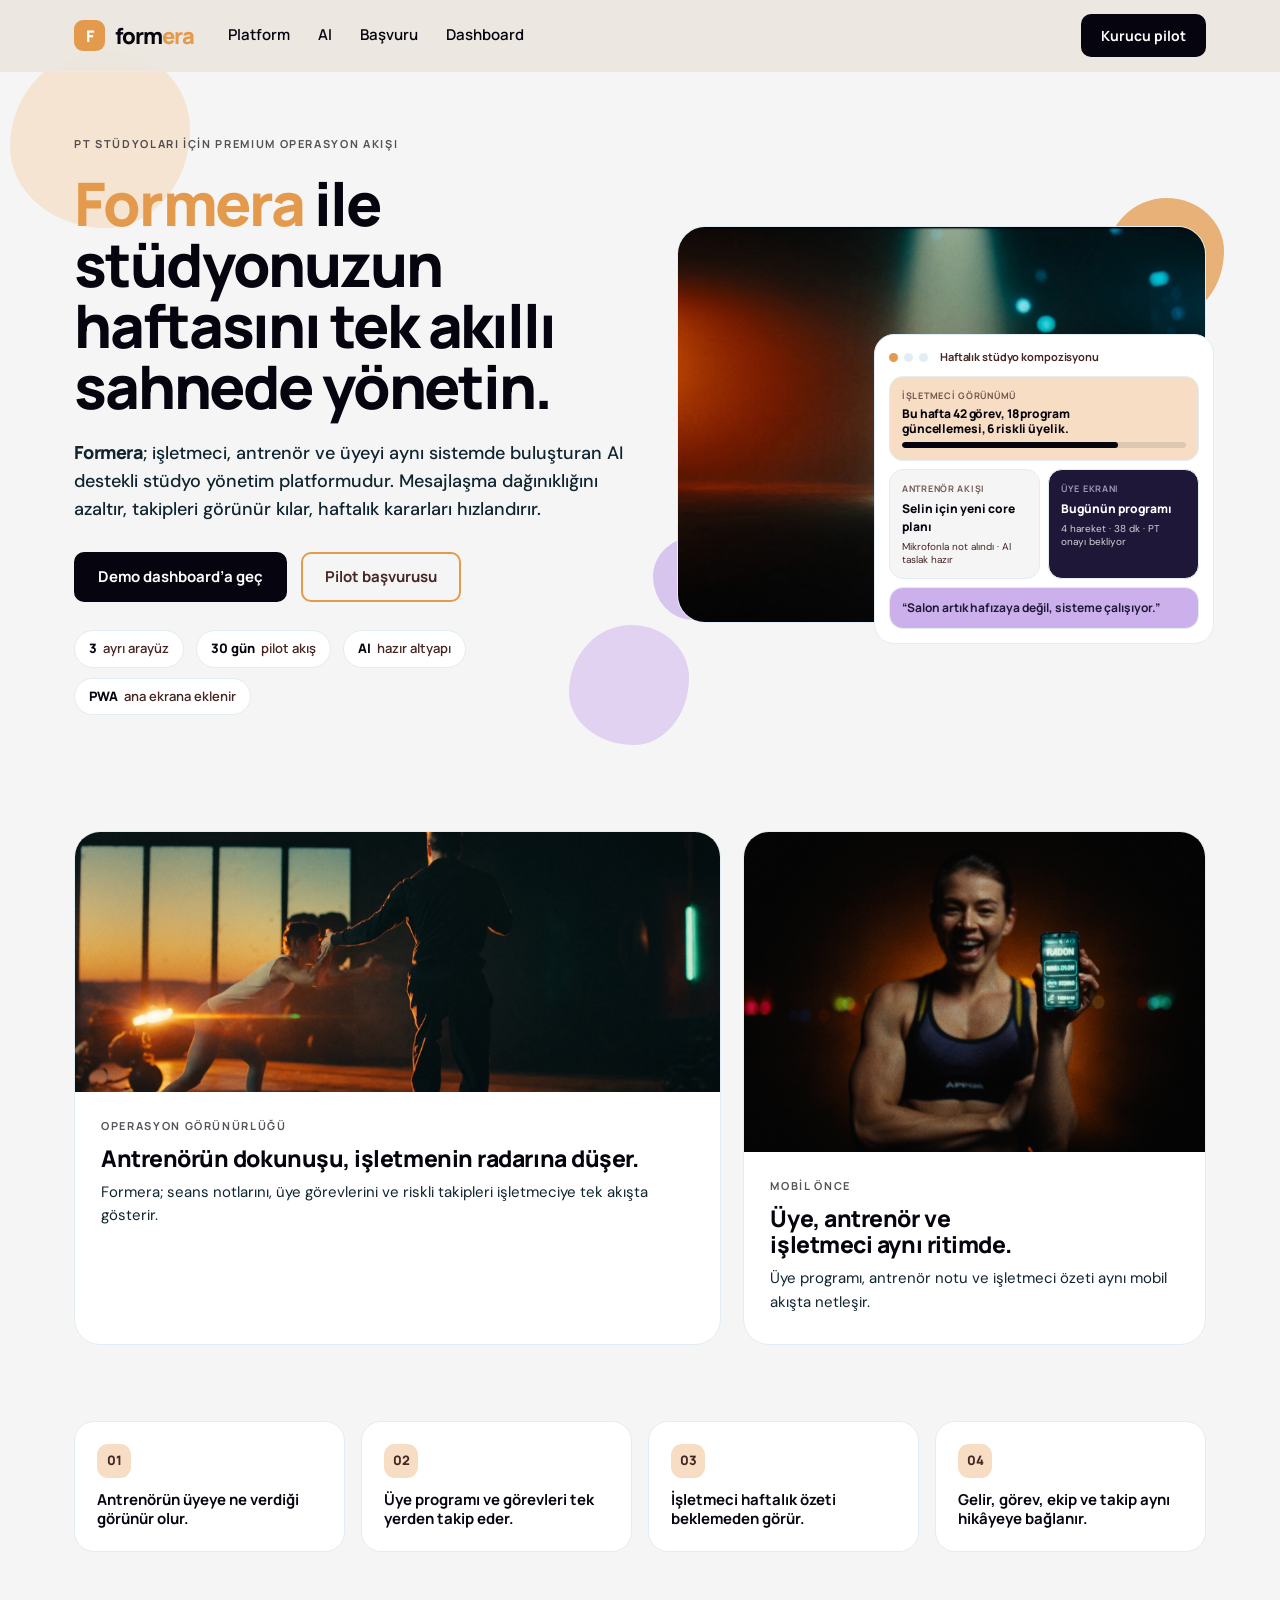
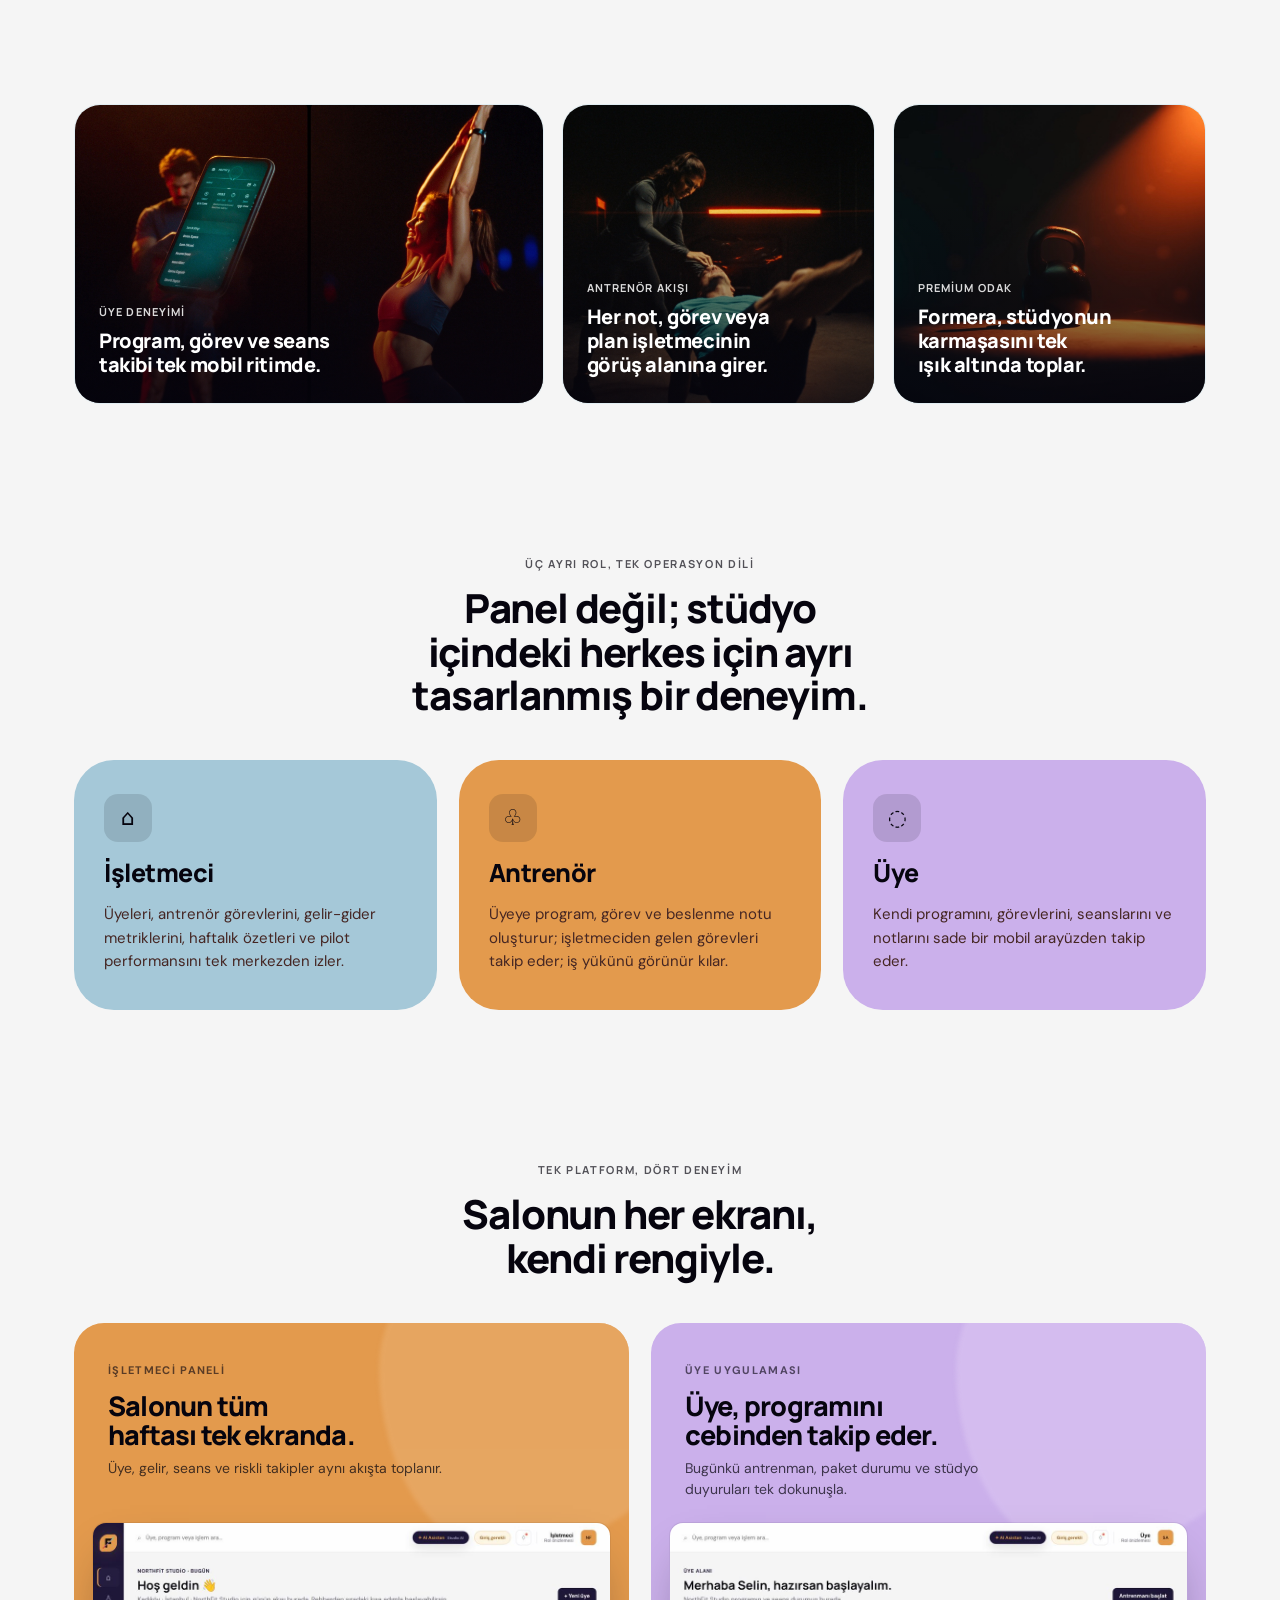
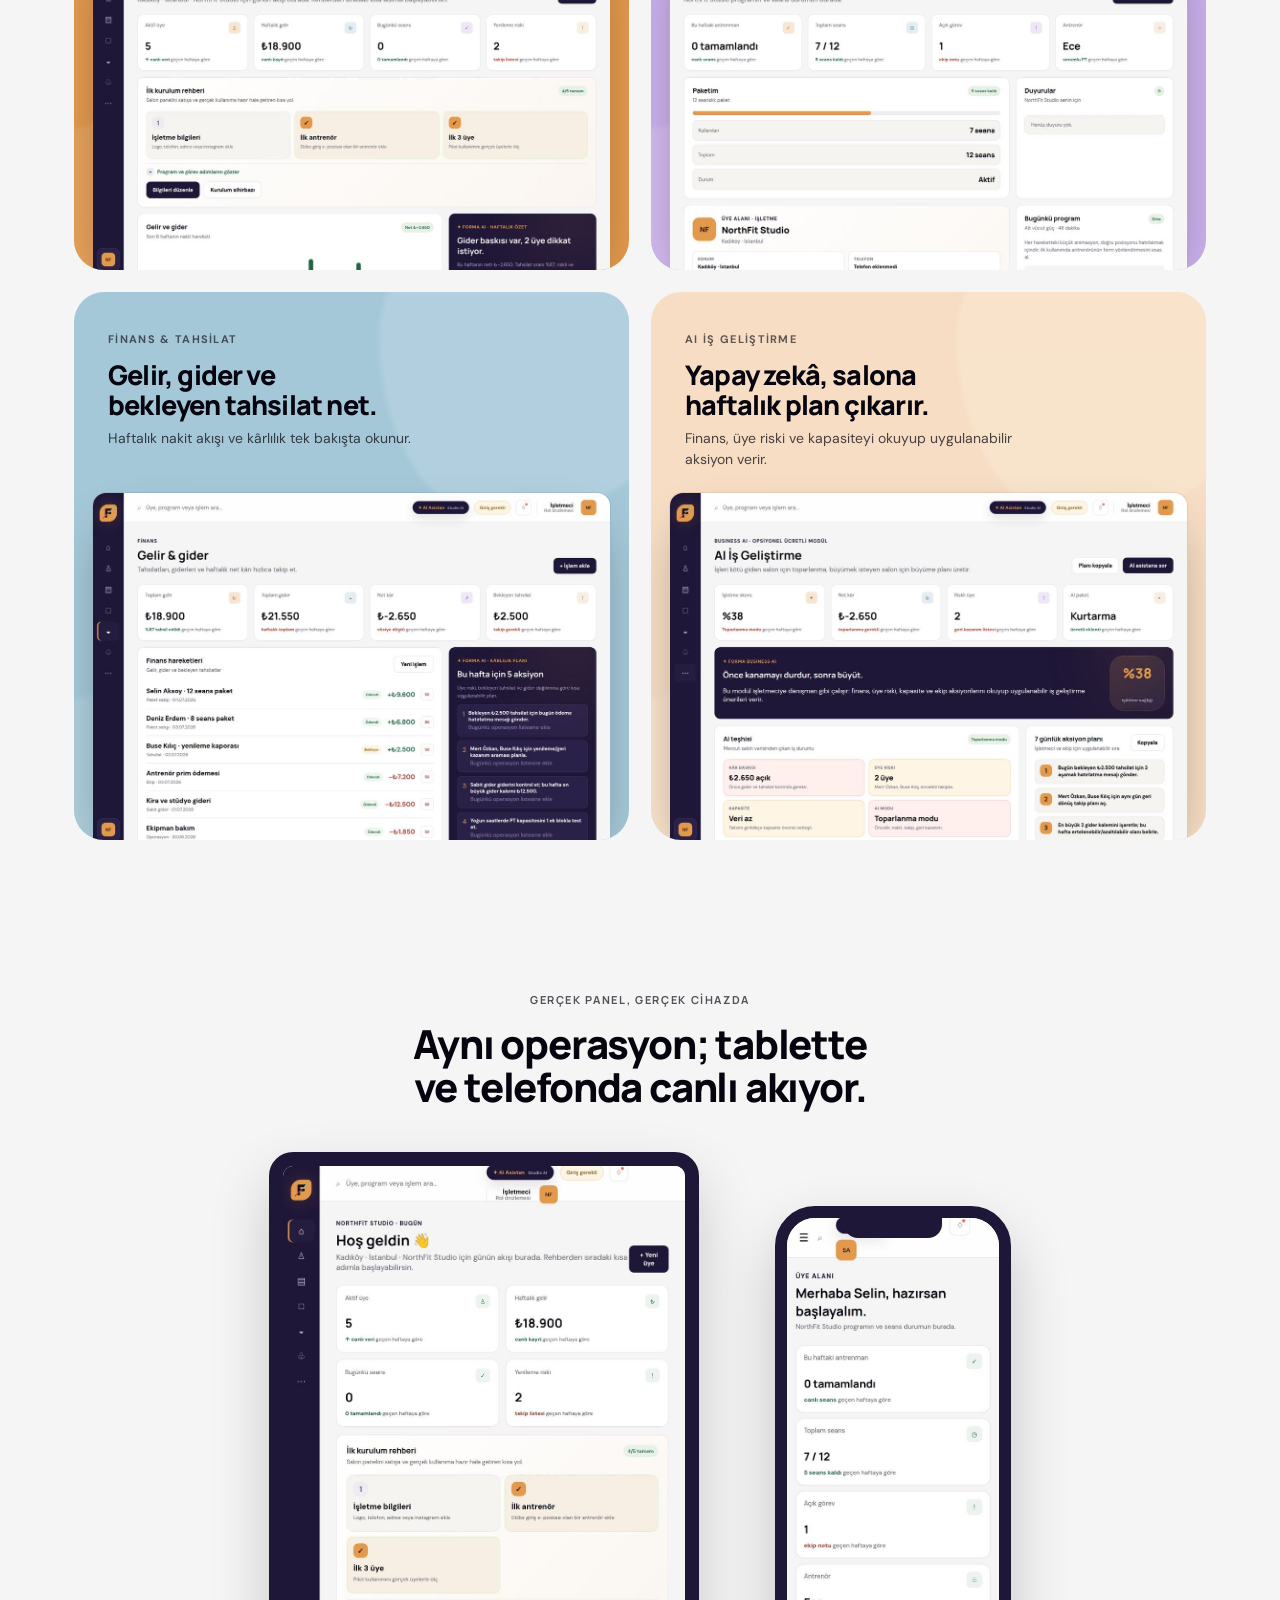
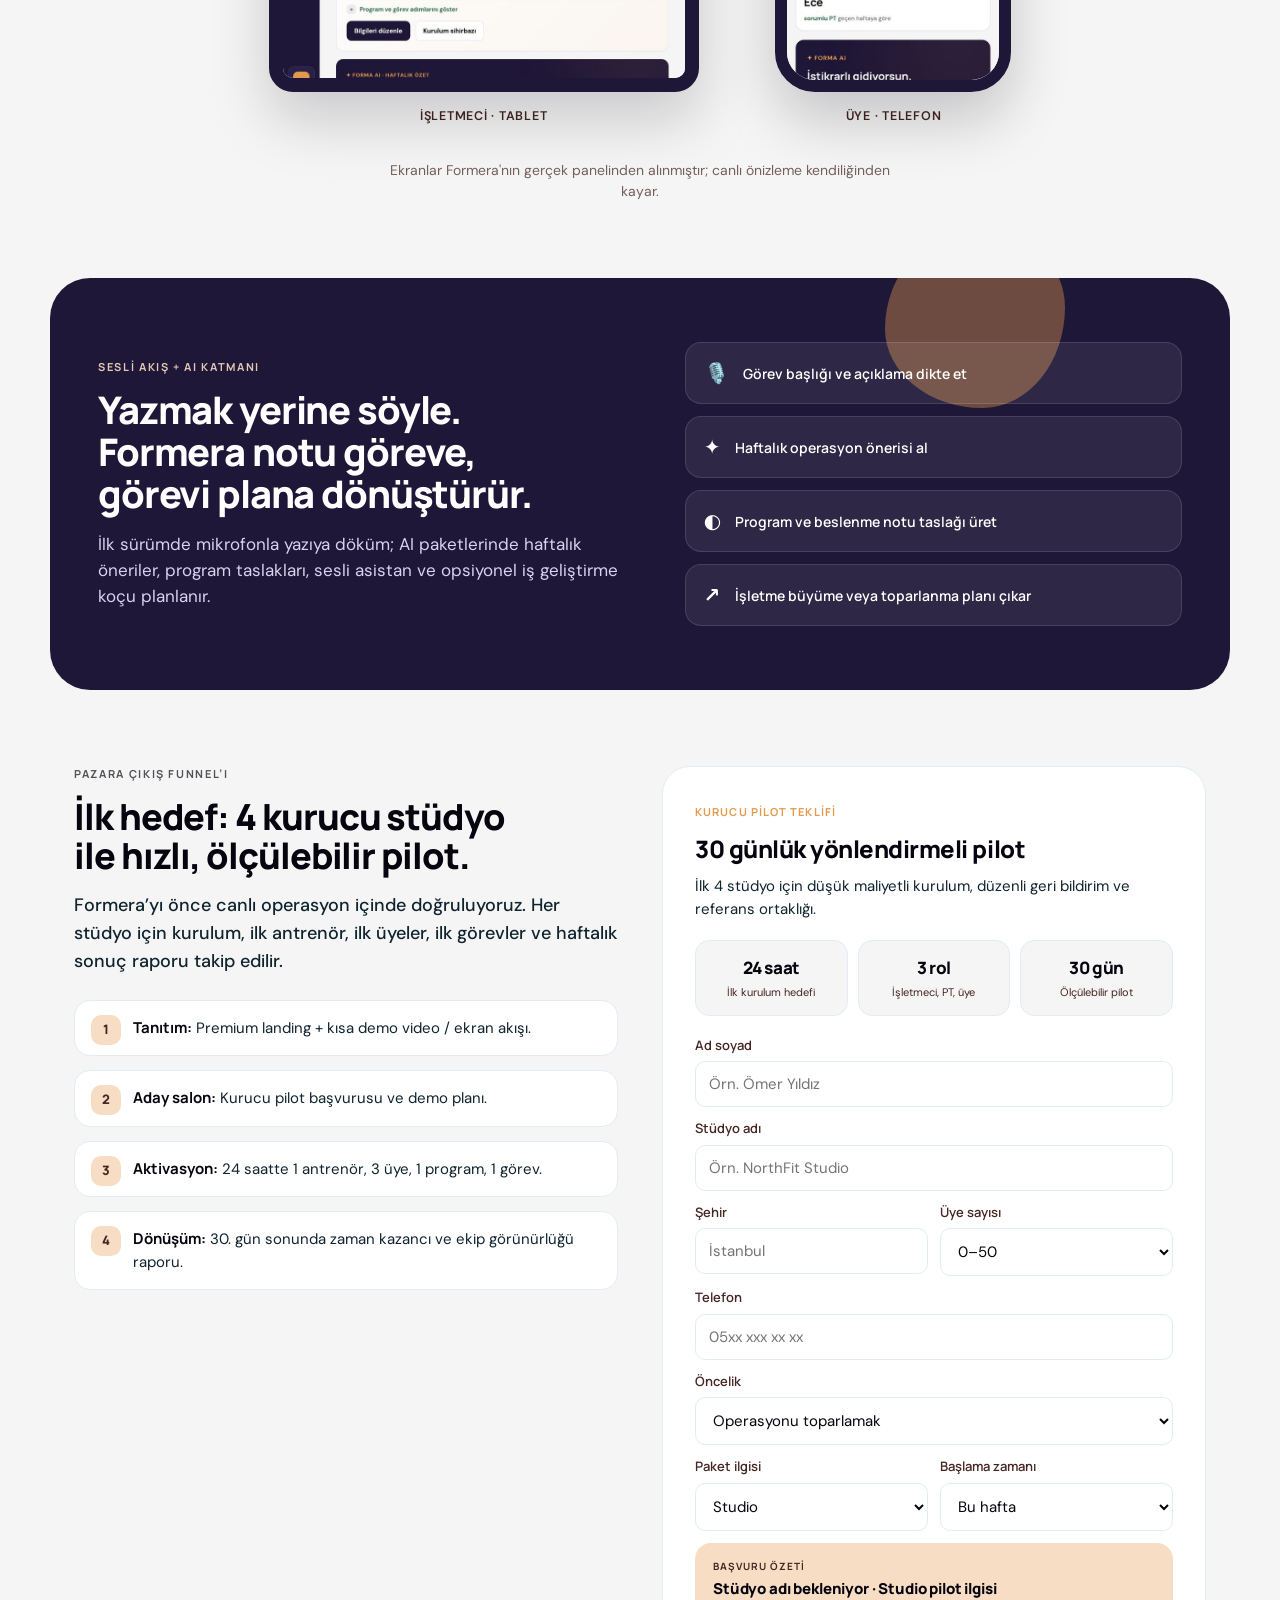
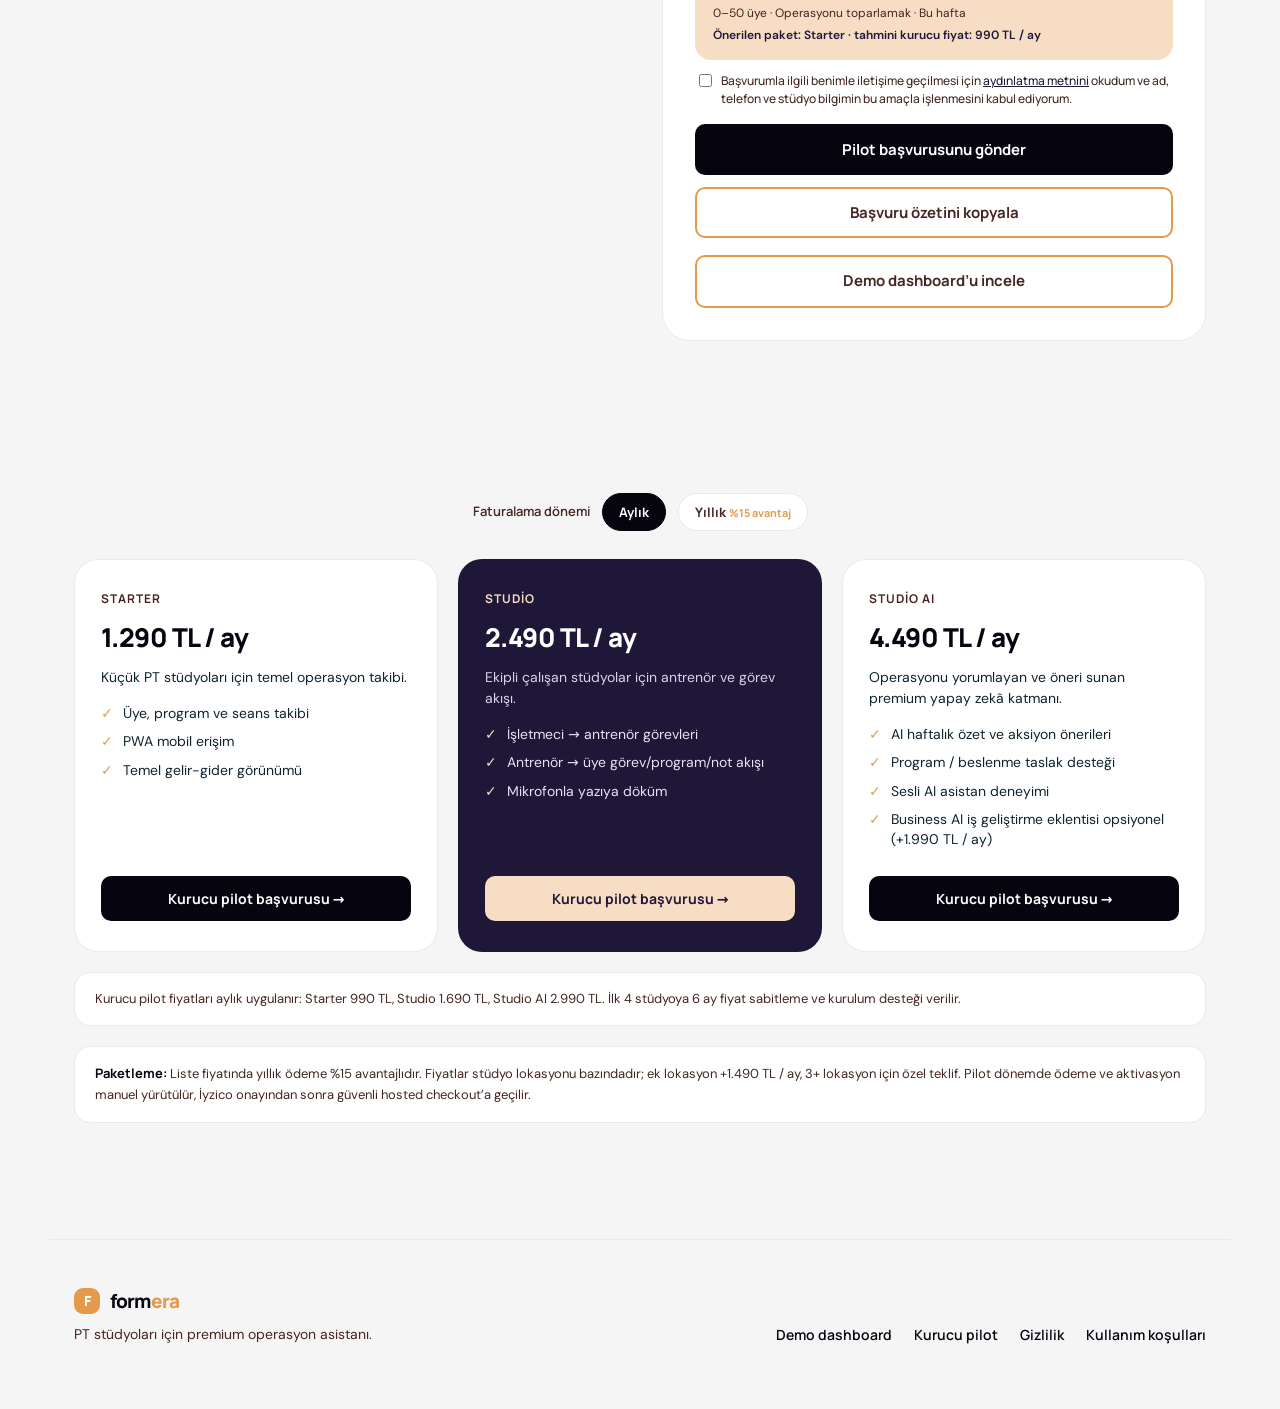
==== index.html @ 99219052 "feat(landing): Podia tarzı renkli ürün kartları — gerçek panel görselleri + blob Landing'e '#platfor" ====
<!doctype html>
<html lang="tr">
<head>
  <meta charset="UTF-8" />
  <meta name="viewport" content="width=device-width, initial-scale=1.0" />
  <meta name="theme-color" content="#f5f5f5" />
  <meta name="description" content="Formera, PT stüdyoları için işletmeci, antrenör ve üyeyi aynı akışta buluşturan AI destekli premium yönetim platformudur." />
  <meta name="apple-mobile-web-app-capable" content="yes" />
  <meta name="apple-mobile-web-app-title" content="Formera" />
  <meta name="apple-mobile-web-app-status-bar-style" content="black-translucent" />
  <title>Formera — PT Stüdyoları İçin Operasyon Asistanı</title>
  <link rel="canonical" href="https://formera.me/" />

  <!-- Link önizlemesi: WhatsApp / Instagram DM / LinkedIn paylaşımlarında
       başlık, açıklama ve görsel çıkması için. Bunlar olmadan paylaşılan
       bağlantı boş bir kart olarak görünüyordu. -->
  <meta property="og:type" content="website" />
  <meta property="og:site_name" content="Formera" />
  <meta property="og:locale" content="tr_TR" />
  <meta property="og:url" content="https://formera.me/" />
  <meta property="og:title" content="Formera — PT stüdyoları için operasyon asistanı" />
  <meta property="og:description" content="İşletmeci, antrenör ve üyeyi tek akışta buluşturan panel: üye takibi, program, seans planı, gelir-gider ve haftalık rapor." />
  <meta property="og:image" content="https://formera.me/assets/kettlebell-stage.jpg" />
  <meta property="og:image:width" content="1800" />
  <meta property="og:image:height" content="1012" />
  <meta property="og:image:alt" content="Formera panelinin tanıtım görseli" />
  <meta name="twitter:card" content="summary_large_image" />
  <meta name="twitter:title" content="Formera — PT stüdyoları için operasyon asistanı" />
  <meta name="twitter:description" content="İşletmeci, antrenör ve üyeyi tek akışta buluşturan panel: üye takibi, program, seans planı, gelir-gider ve haftalık rapor." />
  <meta name="twitter:image" content="https://formera.me/assets/kettlebell-stage.jpg" />

  <link rel="manifest" href="manifest.webmanifest?v=20260726-2" />
  <link rel="icon" href="favicon.svg?v=20260828-5" type="image/svg+xml" />
  <link rel="shortcut icon" href="favicon.svg?v=20260828-5" type="image/svg+xml" />
  <link rel="apple-touch-icon" href="favicon.svg?v=20260828-5" />

  <!-- Yazı tipleri kendi origin'imizden; Google Fonts hotlink'i KVKK gereği kaldırıldı. -->
  <link rel="preload" as="font" type="font/woff2" href="assets/fonts/dm-sans-latin-ext-400-normal.woff2" crossorigin>
  <link rel="stylesheet" href="assets/fonts/fonts.css?v=20260818-1">
  <link rel="stylesheet" href="landing.css?v=20260828-5" />
  <script>try{if(window.matchMedia&&!matchMedia("(prefers-reduced-motion:reduce)").matches)document.documentElement.classList.add("reveal-ready")}catch(e){}</script>
</head>
<body>
  <div class="noise" aria-hidden="true"></div>
  <header class="site-header">
    <a class="brand wordmark" href="./" aria-label="Formera ana sayfa">
      <span class="brand-mark" aria-hidden="true">F</span>
      <span class="brand-word-logo">form<b>era</b></span>
    </a>
    <nav aria-label="Tanıtım menüsü">
      <a href="#platform">Platform</a>
      <a href="#ai">AI</a>
      <a href="#pilot">Başvuru</a>
      <a href="dashboard.html">Dashboard</a>
    </nav>
    <a class="header-cta" href="#pilot">Kurucu pilot</a>
  </header>

  <main>
    <section class="hero">
      <div class="hero-copy" data-reveal>
        <span class="eyebrow">PT STÜDYOLARI İÇİN PREMIUM OPERASYON AKIŞI</span>
        <h1><span class="brand-word">Formera</span> ile stüdyonuzun haftasını tek akıllı sahnede yönetin.</h1>
        <p><span class="brand-word small">Formera</span>; işletmeci, antrenör ve üyeyi aynı sistemde buluşturan AI destekli stüdyo yönetim platformudur. Mesajlaşma dağınıklığını azaltır, takipleri görünür kılar, haftalık kararları hızlandırır.</p>
        <div class="hero-actions">
          <a class="primary" href="dashboard.html?demo=1">Demo dashboard’a geç</a>
          <a class="secondary" href="#pilot">Pilot başvurusu</a>
        </div>
        <div class="trust-row" aria-label="Öne çıkan metrikler">
          <span><strong>3</strong> ayrı arayüz</span>
          <span><strong>30 gün</strong> pilot akış</span>
          <span><strong>AI</strong> hazır altyapı</span>
          <span><strong>PWA</strong> ana ekrana eklenir</span>
        </div>
      </div>

      <div class="hero-stage" data-reveal data-reveal-d="1" aria-label="Formera ürün sahnesi">
        <div class="hero-media" aria-hidden="true">
          <!-- Video koşullu yüklenir: 7 MB'lık dosya dar ekranda, veri
               tasarrufu açıkken, yavaş bağlantıda veya hareket azaltma
               tercihinde hiç indirilmez; poster görüntüsü gösterilir.
               Yükleme mantığı landing.js > setupHeroVideo. -->
          <video id="heroVideo" muted loop playsinline preload="none"
                 poster="assets/kettlebell-stage.jpg"
                 data-src="assets/formera-hero.mp4" aria-hidden="true"></video>
        </div>
        <div class="light-orb orb-one"></div>
        <div class="light-orb orb-two"></div>
        <div class="motion-strip strip-one" aria-hidden="true"><span></span><span></span><span></span><span></span><span></span></div>
        <div class="motion-strip strip-two" aria-hidden="true"><span></span><span></span><span></span><span></span><span></span></div>
        <div class="cinema-frame">
          <div class="frame-top">
            <span></span><span></span><span></span>
            <b>Haftalık stüdyo kompozisyonu</b>
          </div>
          <div class="screen-grid">
            <article class="glass-card wide">
              <small>İşletmeci görünümü</small>
              <h3>Bu hafta 42 görev, 18 program güncellemesi, 6 riskli üyelik.</h3>
              <div class="meter"><span style="width:76%"></span></div>
            </article>
            <article class="glass-card">
              <small>Antrenör akışı</small>
              <strong>Selin için yeni core planı</strong>
              <p>Mikrofonla not alındı · AI taslak hazır</p>
            </article>
            <article class="glass-card dark">
              <small>Üye ekranı</small>
              <strong>Bugünün programı</strong>
              <p>4 hareket · 38 dk · PT onayı bekliyor</p>
            </article>
            <article class="glass-card quote">
              <span>“Salon artık hafızaya değil, sisteme çalışıyor.”</span>
            </article>
          </div>
        </div>
      </div>
    </section>

    <section class="visual-story" data-reveal aria-label="Formera görsel hikaye alanı">
      <article class="visual-card studio-still">
        <figure class="visual-photo">
          <img src="assets/studio-flow.jpg" alt="Antrenör eşliğinde butik stüdyo antrenmanı" loading="lazy">
        </figure>
        <div>
          <span class="eyebrow">OPERASYON GÖRÜNÜRLÜĞÜ</span>
          <h3>Antrenörün dokunuşu, işletmenin radarına düşer.</h3>
          <p>Formera; seans notlarını, üye görevlerini ve riskli takipleri işletmeciye tek akışta gösterir.</p>
        </div>
      </article>
      <article class="visual-card phone-still">
        <figure class="visual-photo portrait">
          <img src="assets/member-app.jpg" alt="Üye mobil uygulama deneyimini gösteriyor" loading="lazy">
        </figure>
        <div>
          <span class="eyebrow">MOBİL ÖNCE</span>
          <h3>Üye, antrenör ve işletmeci aynı ritimde.</h3>
          <p>Üye programı, antrenör notu ve işletmeci özeti aynı mobil akışta netleşir.</p>
        </div>
      </article>
    </section>

    <section class="problem-strip" data-reveal aria-label="Formera'nın çözdüğü problemler">
      <div><span>01</span>Antrenörün üyeye ne verdiği görünür olur.</div>
      <div><span>02</span>Üye programı ve görevleri tek yerden takip eder.</div>
      <div><span>03</span>İşletmeci haftalık özeti beklemeden görür.</div>
      <div><span>04</span>Gelir, görev, ekip ve takip aynı hikâyeye bağlanır.</div>
    </section>

    <section class="brand-gallery" data-reveal aria-label="Formera marka atmosferi">
      <article class="gallery-card large">
        <img src="assets/app-split.jpg" alt="Mobil uygulama ve antrenman akışı" loading="lazy">
        <span>Üye deneyimi</span>
        <h3>Program, görev ve seans takibi tek mobil ritimde.</h3>
      </article>
      <article class="gallery-card">
        <img src="assets/coach-session.jpg" alt="Antrenörün üyeyi yönlendirdiği stüdyo sahnesi" loading="lazy">
        <span>Antrenör akışı</span>
        <h3>Her not, görev veya plan işletmecinin görüş alanına girer.</h3>
      </article>
      <article class="gallery-card">
        <img src="assets/kettlebell-spot.jpg" alt="Spot ışığında kettlebell" loading="lazy">
        <span>Premium odak</span>
        <h3>Formera, stüdyonun karmaşasını tek ışık altında toplar.</h3>
      </article>
    </section>

    <section class="section" id="platform">
      <div class="section-head">
        <span class="eyebrow">ÜÇ AYRI ROL, TEK OPERASYON DİLİ</span>
        <h2>Panel değil; stüdyo içindeki herkes için ayrı tasarlanmış bir deneyim.</h2>
      </div>
      <div class="role-grid" data-reveal>
        <article>
          <span class="role-icon">⌂</span>
          <h3>İşletmeci</h3>
          <p>Üyeleri, antrenör görevlerini, gelir-gider metriklerini, haftalık özetleri ve pilot performansını tek merkezden izler.</p>
        </article>
        <article>
          <span class="role-icon">♧</span>
          <h3>Antrenör</h3>
          <p>Üyeye program, görev ve beslenme notu oluşturur; işletmeciden gelen görevleri takip eder; iş yükünü görünür kılar.</p>
        </article>
        <article>
          <span class="role-icon">◌</span>
          <h3>Üye</h3>
          <p>Kendi programını, görevlerini, seanslarını ve notlarını sade bir mobil arayüzden takip eder.</p>
        </article>
      </div>
    </section>

    <section class="product-cards section" id="ekranlar" data-reveal aria-label="Formera panel ekranları">
      <div class="section-head">
        <span class="eyebrow">TEK PLATFORM, DÖRT DENEYİM</span>
        <h2>Salonun her ekranı, kendi rengiyle.</h2>
      </div>
      <div class="pc-grid">
        <article class="pc-card pc-card--terracotta" data-reveal data-reveal-d="1">
          <span class="pc-blob"></span><span class="pc-blob two"></span>
          <div class="pc-copy">
            <span class="pc-tag">İşletmeci paneli</span>
            <h3>Salonun tüm haftası tek ekranda.</h3>
            <p>Üye, gelir, seans ve riskli takipler aynı akışta toplanır.</p>
          </div>
          <figure class="pc-shot"><img src="assets/screen-owner.jpg?v=20260828-1" alt="Formera işletmeci paneli ekranı" loading="lazy"></figure>
        </article>

        <article class="pc-card pc-card--lavender" data-reveal data-reveal-d="2">
          <span class="pc-blob"></span><span class="pc-blob two"></span>
          <div class="pc-copy">
            <span class="pc-tag">Üye uygulaması</span>
            <h3>Üye, programını cebinden takip eder.</h3>
            <p>Bugünkü antrenman, paket durumu ve stüdyo duyuruları tek dokunuşla.</p>
          </div>
          <figure class="pc-shot"><img src="assets/screen-member.jpg?v=20260828-1" alt="Formera üye uygulaması ekranı" loading="lazy"></figure>
        </article>

        <article class="pc-card pc-card--sky" data-reveal data-reveal-d="1">
          <span class="pc-blob"></span><span class="pc-blob two"></span>
          <div class="pc-copy">
            <span class="pc-tag">Finans & tahsilat</span>
            <h3>Gelir, gider ve bekleyen tahsilat net.</h3>
            <p>Haftalık nakit akışı ve kârlılık tek bakışta okunur.</p>
          </div>
          <figure class="pc-shot"><img src="assets/screen-finance.jpg?v=20260828-1" alt="Formera finans ekranı" loading="lazy"></figure>
        </article>

        <article class="pc-card pc-card--cream" data-reveal data-reveal-d="2">
          <span class="pc-blob"></span><span class="pc-blob two"></span>
          <div class="pc-copy">
            <span class="pc-tag">AI iş geliştirme</span>
            <h3>Yapay zekâ, salona haftalık plan çıkarır.</h3>
            <p>Finans, üye riski ve kapasiteyi okuyup uygulanabilir aksiyon verir.</p>
          </div>
          <figure class="pc-shot"><img src="assets/screen-growth.jpg?v=20260828-1" alt="Formera AI iş geliştirme ekranı" loading="lazy"></figure>
        </article>
      </div>
    </section>

    <section class="device-showcase section" id="showcase" data-reveal aria-label="Formera panelinin cihazlardaki canlı görünümü">
      <div class="section-head">
        <span class="eyebrow">GERÇEK PANEL, GERÇEK CİHAZDA</span>
        <h2>Aynı operasyon; tablette ve telefonda canlı akıyor.</h2>
      </div>
      <div class="device-stage">
        <figure class="device tablet" data-reveal data-reveal-d="1" aria-label="İşletmeci paneli tablet görünümü">
          <div class="device-screen">
            <div class="device-scroll" role="img" aria-label="İşletmeci panelinin tablette kayan önizlemesi" style="background-image:url(assets/mockup-tablet.jpg?v=20260828-1)"></div>
          </div>
          <figcaption>İşletmeci · Tablet</figcaption>
        </figure>
        <figure class="device phone" data-reveal data-reveal-d="2" aria-label="Üye uygulaması telefon görünümü">
          <div class="device-notch" aria-hidden="true"></div>
          <div class="device-screen">
            <div class="device-scroll phone-scroll" role="img" aria-label="Üye uygulamasının telefonda kayan önizlemesi" style="background-image:url(assets/mockup-mobile.jpg?v=20260828-1)"></div>
          </div>
          <figcaption>Üye · Telefon</figcaption>
        </figure>
      </div>
      <p class="device-note">Ekranlar Formera'nın gerçek panelinden alınmıştır; canlı önizleme kendiliğinden kayar.</p>
    </section>

    <section class="cinematic-band" id="ai" data-reveal>
      <div>
        <span class="eyebrow">SESLİ AKIŞ + AI KATMANI</span>
        <h2>Yazmak yerine söyle. Formera notu göreve, görevi plana dönüştürür.</h2>
        <p>İlk sürümde mikrofonla yazıya döküm; AI paketlerinde haftalık öneriler, program taslakları, sesli asistan ve opsiyonel iş geliştirme koçu planlanır.</p>
      </div>
      <div class="ai-stack">
        <div><b>🎙️</b><span>Görev başlığı ve açıklama dikte et</span></div>
        <div><b>✦</b><span>Haftalık operasyon önerisi al</span></div>
        <div><b>◐</b><span>Program ve beslenme notu taslağı üret</span></div>
        <div><b>↗</b><span>İşletme büyüme veya toparlanma planı çıkar</span></div>
      </div>
      <div class="voice-orbit" aria-hidden="true">
        <span></span><span></span><span></span><span></span>
      </div>
    </section>

    <section class="funnel" id="pilot" data-reveal>
      <div class="funnel-copy">
        <span class="eyebrow">PAZARA ÇIKIŞ FUNNEL’I</span>
        <h2>İlk hedef: 4 kurucu stüdyo ile hızlı, ölçülebilir pilot.</h2>
        <p>Formera’yı önce canlı operasyon içinde doğruluyoruz. Her stüdyo için kurulum, ilk antrenör, ilk üyeler, ilk görevler ve haftalık sonuç raporu takip edilir.</p>
        <ol>
          <li><strong>Tanıtım:</strong> Premium landing + kısa demo video / ekran akışı.</li>
          <li><strong>Aday salon:</strong> Kurucu pilot başvurusu ve demo planı.</li>
          <li><strong>Aktivasyon:</strong> 24 saatte 1 antrenör, 3 üye, 1 program, 1 görev.</li>
          <li><strong>Dönüşüm:</strong> 30. gün sonunda zaman kazancı ve ekip görünürlüğü raporu.</li>
        </ol>
      </div>
      <aside class="pilot-card">
        <span>Kurucu pilot teklifi</span>
        <h3>30 günlük yönlendirmeli pilot</h3>
        <p data-placeholder="pilot-kontenjani">İlk 4 stüdyo için düşük maliyetli kurulum, düzenli geri bildirim ve referans ortaklığı.</p>
        <div class="pilot-benefits" aria-label="Pilot kazanımları">
          <div data-placeholder="kurulum-suresi"><strong>24 saat</strong><small>İlk kurulum hedefi</small></div>
          <div><strong>3 rol</strong><small>İşletmeci, PT, üye</small></div>
          <div><strong>30 gün</strong><small>Ölçülebilir pilot</small></div>
        </div>
        <form class="lead-form" id="pilotLeadForm">
          <label>Ad soyad<input name="name" required placeholder="Örn. Ömer Yıldız"></label>
          <label>Stüdyo adı<input name="studio" required placeholder="Örn. NorthFit Studio"></label>
          <div class="lead-grid">
            <label>Şehir<input name="city" placeholder="İstanbul"></label>
            <label>Üye sayısı<select name="members"><option>0–50</option><option>51–150</option><option>151–300</option><option>300+</option></select></label>
          </div>
          <label>Telefon<input name="phone" inputmode="tel" placeholder="05xx xxx xx xx"></label>
          <label>Öncelik<select name="goal"><option>Operasyonu toparlamak</option><option>Antrenör takibini görünür yapmak</option><option>Üye program takibini artırmak</option><option>Gelir-gider ve raporları izlemek</option><option>AI destekli pilot denemek</option></select></label>
          <div class="lead-grid">
            <label>Paket ilgisi<select name="package"><option>Studio</option><option>Starter</option><option>Studio AI</option><option>Emin değilim</option></select></label>
            <label>Başlama zamanı<select name="timeline"><option>Bu hafta</option><option>1–2 hafta içinde</option><option>Bu ay</option><option>Sadece bilgi almak istiyorum</option></select></label>
          </div>
          <div class="lead-preview" aria-live="polite">
            <span>Başvuru özeti</span>
            <strong id="leadPreviewTitle">Stüdyo bilgilerini gir, pilot özetini hazırlayalım.</strong>
            <small id="leadPreviewMeta">Başvuru özeti, demo ve pilot akışına göre hazırlanır.</small>
            <small class="lead-recommendation" id="leadPreviewRecommendation">Paket önerisi üye sayısı ve önceliğe göre hesaplanır.</small>
          </div>
          <label class="lead-consent">
            <input type="checkbox" name="consent" id="leadConsent" required>
            <span>Başvurumla ilgili benimle iletişime geçilmesi için
              <a href="privacy.html" target="_blank" rel="noopener">aydınlatma metnini</a>
              okudum ve ad, telefon ve stüdyo bilgimin bu amaçla işlenmesini kabul ediyorum.</span>
          </label>
          <button class="primary full" type="submit">Pilot başvurusunu gönder</button>
          <button class="secondary full" type="button" id="copyLeadMessage">Başvuru özetini kopyala</button>
          <p class="lead-status" id="leadStatus" role="status"></p>
        </form>
        <a class="secondary full" href="dashboard.html?demo=1">Demo dashboard’u incele</a>
      </aside>
    </section>

    <section class="pricing-teaser" id="pricing" data-reveal aria-label="Paket taslağı">
      <div class="pricing-controls" role="group" aria-label="Faturalama dönemi">
        <span>Faturalama dönemi</span>
        <button class="billing-toggle is-active" type="button" data-billing="monthly" aria-pressed="true">Aylık</button>
        <button class="billing-toggle" type="button" data-billing="yearly" aria-pressed="false">Yıllık <small>%15 avantaj</small></button>
      </div>
      <article>
        <span>Starter</span>
        <h3 data-price-plan="Starter" data-monthly="1.290 TL / ay" data-yearly="13.158 TL / yıl">1.290 TL / ay</h3>
        <p>Küçük PT stüdyoları için temel operasyon takibi.</p>
        <ul>
          <li>Üye, program ve seans takibi</li>
          <li>PWA mobil erişim</li>
          <li>Temel gelir-gider görünümü</li>
        </ul>
        <button class="price-cta" type="button" data-plan-select="Starter">Kurucu pilot başvurusu →</button>
      </article>
      <article class="featured">
        <span>Studio</span>
        <h3 data-price-plan="Studio" data-monthly="2.490 TL / ay" data-yearly="25.398 TL / yıl">2.490 TL / ay</h3>
        <p>Ekipli çalışan stüdyolar için antrenör ve görev akışı.</p>
        <ul>
          <li>İşletmeci → antrenör görevleri</li>
          <li>Antrenör → üye görev/program/not akışı</li>
          <li>Mikrofonla yazıya döküm</li>
        </ul>
        <button class="price-cta" type="button" data-plan-select="Studio">Kurucu pilot başvurusu →</button>
      </article>
      <article>
        <span>Studio AI</span>
        <h3 data-price-plan="Studio AI" data-monthly="4.490 TL / ay" data-yearly="45.798 TL / yıl">4.490 TL / ay</h3>
        <p>Operasyonu yorumlayan ve öneri sunan premium yapay zekâ katmanı.</p>
        <ul>
          <li>AI haftalık özet ve aksiyon önerileri</li>
          <li>Program / beslenme taslak desteği</li>
          <li>Sesli AI asistan deneyimi</li>
          <li>Business AI iş geliştirme eklentisi opsiyonel (+1.990 TL / ay)</li>
        </ul>
        <button class="price-cta" type="button" data-plan-select="Studio AI">Kurucu pilot başvurusu →</button>
      </article>
      <p class="package-note">Kurucu pilot fiyatları aylık uygulanır: Starter 990 TL, Studio 1.690 TL, Studio AI 2.990 TL. İlk 4 stüdyoya 6 ay fiyat sabitleme ve kurulum desteği verilir.</p>
      <p class="payment-note"><strong>Paketleme:</strong> Liste fiyatında yıllık ödeme %15 avantajlıdır. Fiyatlar stüdyo lokasyonu bazındadır; ek lokasyon +1.490 TL / ay, 3+ lokasyon için özel teklif. Pilot dönemde ödeme ve aktivasyon manuel yürütülür, İyzico onayından sonra güvenli hosted checkout’a geçilir.</p>
    </section>
  </main>

  <dialog class="payment-modal" id="planPaymentModal" aria-labelledby="planPaymentTitle">
    <div class="payment-modal-head">
      <div><span class="eyebrow">PİLOT PAKETİ</span><h2 id="planPaymentTitle">Planını seç</h2></div>
      <button class="modal-close" type="button" id="closePlanPayment" aria-label="Kapat">×</button>
    </div>
    <p id="planPaymentSummary">Seçtiğin plan için 30 günlük kurucu pilot başvurusunu başlatalım.</p>
    <div class="payment-status-card"><span>Kurucu pilot fiyatı</span><strong id="planPilotPrice">1.690 TL / ay</strong><small>Görüşme → ödeme teyidi → admin aktivasyonu</small></div>
    <div class="payment-modal-actions">
      <button class="secondary" type="button" id="closePlanPaymentSecondary">Daha sonra</button>
      <button class="primary" type="button" id="continuePlanToPilot">Pilot başvurusuna geç →</button>
    </div>
    <small class="payment-disclaimer">Kurucu pilot aylık faturalandırılır. İyzico hesabı ve ödeme linki hazır olduğunda otomatik checkout, pilot sonrasında yıllık ödeme seçeneğiyle birlikte etkinleştirilecektir.</small>
  </dialog>

  <footer class="site-footer">
    <div>
      <a class="brand wordmark" href="./" aria-label="Formera ana sayfa">
        <span class="brand-mark" aria-hidden="true">F</span>
        <span class="brand-word-logo">form<b>era</b></span>
      </a>
      <p>PT stüdyoları için premium operasyon asistanı.</p>
    </div>
    <div class="footer-actions">
      <a href="dashboard.html?demo=1">Demo dashboard</a>
      <a href="#pilot">Kurucu pilot</a>
      <a href="privacy.html">Gizlilik</a>
      <a href="terms.html">Kullanım koşulları</a>
    </div>
  </footer>
  <!-- config.js landing'de de gerekli: başvuru Supabase'e buradaki bağlantı
       bilgisiyle, WhatsApp'a ise FORMERA_CONTACT.whatsapp ile gidiyor. -->
  <script src="config.js?v=20260817-1"></script>
  <script src="landing.js?v=20260828-1"></script>
  <script src="pwa.js?v=20260726-2"></script>
</body>
</html>
---- assets/fonts/fonts.css ----
/* Formera yazı tipleri — kendi origin'imizden servis edilir.
   Google Fonts hotlink'i kaldırıldı: her ziyaretçinin IP'si Google'a gidiyordu
   (KVKK/GDPR). Dosyalar @fontsource paketlerinden alındı, lisanslar yanında.
   unicode-range ile latin ve latin-ext ayrı: Türkçe karakterler latin-ext'te. */

/* --- DM Sans (gövde) --- */
@font-face{font-family:"DM Sans";font-style:normal;font-weight:400;font-display:swap;
  src:url("dm-sans-latin-400-normal.woff2") format("woff2");
  unicode-range:U+0000-00FF,U+0131,U+0152-0153,U+02BB-02BC,U+02C6,U+02DA,U+02DC,U+2000-206F,U+2074,U+20AC,U+2122,U+2191,U+2193,U+2212,U+2215,U+FEFF,U+FFFD}
@font-face{font-family:"DM Sans";font-style:normal;font-weight:400;font-display:swap;
  src:url("dm-sans-latin-ext-400-normal.woff2") format("woff2");
  unicode-range:U+0100-024F,U+0259,U+1E00-1EFF,U+2020,U+20A0-20AB,U+20AD-20CF,U+2113,U+2C60-2C7F,U+A720-A7FF}
@font-face{font-family:"DM Sans";font-style:normal;font-weight:500;font-display:swap;
  src:url("dm-sans-latin-500-normal.woff2") format("woff2");
  unicode-range:U+0000-00FF,U+0131,U+0152-0153,U+02BB-02BC,U+02C6,U+02DA,U+02DC,U+2000-206F,U+2074,U+20AC,U+2122,U+2191,U+2193,U+2212,U+2215,U+FEFF,U+FFFD}
@font-face{font-family:"DM Sans";font-style:normal;font-weight:500;font-display:swap;
  src:url("dm-sans-latin-ext-500-normal.woff2") format("woff2");
  unicode-range:U+0100-024F,U+0259,U+1E00-1EFF,U+2020,U+20A0-20AB,U+20AD-20CF,U+2113,U+2C60-2C7F,U+A720-A7FF}
@font-face{font-family:"DM Sans";font-style:normal;font-weight:600;font-display:swap;
  src:url("dm-sans-latin-600-normal.woff2") format("woff2");
  unicode-range:U+0000-00FF,U+0131,U+0152-0153,U+02BB-02BC,U+02C6,U+02DA,U+02DC,U+2000-206F,U+2074,U+20AC,U+2122,U+2191,U+2193,U+2212,U+2215,U+FEFF,U+FFFD}
@font-face{font-family:"DM Sans";font-style:normal;font-weight:600;font-display:swap;
  src:url("dm-sans-latin-ext-600-normal.woff2") format("woff2");
  unicode-range:U+0100-024F,U+0259,U+1E00-1EFF,U+2020,U+20A0-20AB,U+20AD-20CF,U+2113,U+2C60-2C7F,U+A720-A7FF}
@font-face{font-family:"DM Sans";font-style:normal;font-weight:700;font-display:swap;
  src:url("dm-sans-latin-700-normal.woff2") format("woff2");
  unicode-range:U+0000-00FF,U+0131,U+0152-0153,U+02BB-02BC,U+02C6,U+02DA,U+02DC,U+2000-206F,U+2074,U+20AC,U+2122,U+2191,U+2193,U+2212,U+2215,U+FEFF,U+FFFD}
@font-face{font-family:"DM Sans";font-style:normal;font-weight:700;font-display:swap;
  src:url("dm-sans-latin-ext-700-normal.woff2") format("woff2");
  unicode-range:U+0100-024F,U+0259,U+1E00-1EFF,U+2020,U+20A0-20AB,U+20AD-20CF,U+2113,U+2C60-2C7F,U+A720-A7FF}

/* --- Manrope (başlık) --- */
@font-face{font-family:"Manrope";font-style:normal;font-weight:500;font-display:swap;
  src:url("manrope-latin-500-normal.woff2") format("woff2");
  unicode-range:U+0000-00FF,U+0131,U+0152-0153,U+02BB-02BC,U+02C6,U+02DA,U+02DC,U+2000-206F,U+2074,U+20AC,U+2122,U+2191,U+2193,U+2212,U+2215,U+FEFF,U+FFFD}
@font-face{font-family:"Manrope";font-style:normal;font-weight:500;font-display:swap;
  src:url("manrope-latin-ext-500-normal.woff2") format("woff2");
  unicode-range:U+0100-024F,U+0259,U+1E00-1EFF,U+2020,U+20A0-20AB,U+20AD-20CF,U+2113,U+2C60-2C7F,U+A720-A7FF}
@font-face{font-family:"Manrope";font-style:normal;font-weight:600;font-display:swap;
  src:url("manrope-latin-600-normal.woff2") format("woff2");
  unicode-range:U+0000-00FF,U+0131,U+0152-0153,U+02BB-02BC,U+02C6,U+02DA,U+02DC,U+2000-206F,U+2074,U+20AC,U+2122,U+2191,U+2193,U+2212,U+2215,U+FEFF,U+FFFD}
@font-face{font-family:"Manrope";font-style:normal;font-weight:600;font-display:swap;
  src:url("manrope-latin-ext-600-normal.woff2") format("woff2");
  unicode-range:U+0100-024F,U+0259,U+1E00-1EFF,U+2020,U+20A0-20AB,U+20AD-20CF,U+2113,U+2C60-2C7F,U+A720-A7FF}
@font-face{font-family:"Manrope";font-style:normal;font-weight:700;font-display:swap;
  src:url("manrope-latin-700-normal.woff2") format("woff2");
  unicode-range:U+0000-00FF,U+0131,U+0152-0153,U+02BB-02BC,U+02C6,U+02DA,U+02DC,U+2000-206F,U+2074,U+20AC,U+2122,U+2191,U+2193,U+2212,U+2215,U+FEFF,U+FFFD}
@font-face{font-family:"Manrope";font-style:normal;font-weight:700;font-display:swap;
  src:url("manrope-latin-ext-700-normal.woff2") format("woff2");
  unicode-range:U+0100-024F,U+0259,U+1E00-1EFF,U+2020,U+20A0-20AB,U+20AD-20CF,U+2113,U+2C60-2C7F,U+A720-A7FF}
@font-face{font-family:"Manrope";font-style:normal;font-weight:800;font-display:swap;
  src:url("manrope-latin-800-normal.woff2") format("woff2");
  unicode-range:U+0000-00FF,U+0131,U+0152-0153,U+02BB-02BC,U+02C6,U+02DA,U+02DC,U+2000-206F,U+2074,U+20AC,U+2122,U+2191,U+2193,U+2212,U+2215,U+FEFF,U+FFFD}
@font-face{font-family:"Manrope";font-style:normal;font-weight:800;font-display:swap;
  src:url("manrope-latin-ext-800-normal.woff2") format("woff2");
  unicode-range:U+0100-024F,U+0259,U+1E00-1EFF,U+2020,U+20A0-20AB,U+20AD-20CF,U+2113,U+2C60-2C7F,U+A720-A7FF}
---- landing.css ----
/* Formera landing — "papercraft" (Podia esinli) sıcak açık tema.
   Mat, gölgesiz; yükseklik renk ve yarıçapla verilir. Organik lekeler
   atmosfer taşır. Tek aile Manrope (self-hosted), gövde DM Sans.
   Yayın kuralı: harici çalışma-zamanı bağımlılığı yok, fontlar kendi
   origin'imizden, hareket prefers-reduced-motion ile kapanır, JS'siz de
   tüm içerik görünür. */

:root{
  --ink:#06040e;
  --deep-teal:#10242f;
  --graphite:#452623;
  --fog:#f5f5f5;
  --paper:#ffffff;
  --mist:#e1edf2;
  --terracotta:#e39a4d;
  --lavender:#cbb0eb;
  --plum:#1f1738;
  --sky:#a5c8d8;
  --cream:#f6ddc4;

  --maxw:1180px;
  --display:"Manrope", ui-sans-serif, system-ui, -apple-system, "Segoe UI", Roboto, sans-serif;
  --body:"DM Sans", "Manrope", ui-sans-serif, system-ui, -apple-system, sans-serif;
}

*{box-sizing:border-box}
html{-webkit-text-size-adjust:100%; scroll-behavior:smooth}
@media (prefers-reduced-motion:reduce){ html{scroll-behavior:auto} }

body{
  margin:0;
  background:var(--fog);
  color:var(--ink);
  font-family:var(--body);
  font-size:16px;
  line-height:1.5;
  font-weight:400;
  -webkit-font-smoothing:antialiased;
  overflow-x:hidden;
}
a{color:inherit; text-decoration:none}
img{max-width:100%; display:block}
h1,h2,h3,h4{margin:0; font-family:var(--display); font-weight:800; letter-spacing:-0.025em; text-wrap:balance; color:var(--ink)}
p{margin:0}
:focus-visible{outline:3px solid var(--terracotta); outline-offset:3px; border-radius:6px}

/* Matte: eski film greni kapalı. */
.noise{display:none !important}

.eyebrow{
  font-family:var(--display);
  font-size:11px; font-weight:700; letter-spacing:0.15em;
  text-transform:uppercase; color:var(--ink); opacity:.68; display:block;
}
.brand-word{font-family:var(--display); font-weight:800; letter-spacing:-0.03em}

/* Organik leke — imza öğe */
.blob{position:absolute; border-radius:52% 48% 46% 54% / 56% 44% 56% 44%; opacity:.7}

/* ---------- Butonlar ---------- */
.primary,.secondary,.header-cta,.price-cta,.billing-toggle{
  font-family:var(--display); font-weight:700; cursor:pointer;
  border-radius:10px; transition:transform .15s ease, opacity .15s ease, background .15s ease;
}
.primary:active,.secondary:active,.header-cta:active,.price-cta:active{transform:translateY(1px)}
.primary{
  display:inline-flex; align-items:center; justify-content:center; gap:8px;
  background:var(--ink); color:var(--paper); font-size:15px; padding:14px 24px; border:0;
}
.primary:hover{opacity:.9}
.primary.full{width:100%; padding:15px 24px; margin-top:4px}
.secondary{
  display:inline-flex; align-items:center; justify-content:center; gap:8px;
  background:transparent; color:var(--graphite); border:2px solid var(--terracotta);
  font-size:15px; padding:12px 22px;
}
.secondary:hover{background:rgba(227,154,77,.12)}
.secondary.full{width:100%; padding:13px 22px}
.header-cta{background:var(--ink); color:var(--paper); font-size:14px; padding:11px 20px; border:0}
.header-cta:hover{opacity:.9}

/* ---------- Header ---------- */
.site-header{
  position:sticky; top:0; z-index:40;
  display:flex; align-items:center; gap:26px;
  padding:14px max(24px, calc((100% - var(--maxw)) / 2 + 24px));
  background:rgba(235,231,223,.92);
  border-bottom:1px solid var(--mist);
  backdrop-filter:saturate(140%) blur(10px);
}
.site-header .brand{display:flex; align-items:center}
.brand-logo{height:26px; width:auto}
.brand.wordmark{display:inline-flex; align-items:center; gap:10px}
.brand-mark{width:31px; height:31px; border-radius:9px; background:var(--terracotta); color:#fff;
  display:grid; place-items:center; font:800 16px/1 var(--display); letter-spacing:-0.03em}
.brand-word-logo{font:800 22px/1 var(--display); letter-spacing:-0.045em; color:var(--ink)}
.brand-word-logo b{color:var(--terracotta); font-weight:800}
.site-footer .brand-mark{width:26px; height:26px; font-size:14px}
.site-footer .brand-word-logo{font-size:19px}
.site-header nav{display:flex; gap:28px; margin-left:8px}
.site-header nav a{font-family:var(--display); font-size:15px; font-weight:600; color:var(--ink)}
.site-header nav a:hover{opacity:.6}
.site-header .header-cta{margin-left:auto}

/* ---------- Hero ---------- */
.hero{
  position:relative; max-width:var(--maxw); margin:0 auto;
  padding:64px 24px 40px;
  display:grid; grid-template-columns:1.02fr .98fr; gap:52px; align-items:center;
}
.hero::before,.hero::after{content:""; position:absolute; z-index:0; pointer-events:none}
.hero::before{width:180px; height:180px; background:var(--cream); opacity:.7; top:-24px; left:-40px;
  border-radius:54% 46% 47% 53% / 55% 45% 55% 45%}
.hero::after{width:120px; height:120px; background:var(--lavender); opacity:.5; bottom:10px; left:44%;
  border-radius:52% 48% 46% 54% / 56% 44% 56% 44%}
.hero-copy{position:relative; z-index:2}
.hero-copy .eyebrow{margin-bottom:20px}
.hero-copy h1{
  font-size:clamp(38px,5.2vw,60px); line-height:1.02; letter-spacing:-0.035em; font-weight:800;
}
.hero-copy h1 .brand-word{color:var(--terracotta)}
.hero-copy > p{
  font-family:var(--body); font-size:18px; line-height:1.55; color:var(--deep-teal);
  margin:22px 0 0; max-width:46ch; font-weight:500;
}
.hero-actions{display:flex; gap:14px; margin-top:28px; flex-wrap:wrap}
.trust-row{
  display:flex; flex-wrap:wrap; gap:10px 12px; margin-top:28px;
  font-family:var(--display); font-size:13px; color:var(--graphite); font-weight:600;
}
.trust-row span{display:inline-flex; align-items:center; gap:6px;
  background:var(--paper); border:1px solid var(--mist); border-radius:999px; padding:8px 14px}
.trust-row strong{color:var(--ink); font-weight:800}

/* Hero sahne: video kağıt çerçevede + üstte küçük panel kartları */
.hero-stage{position:relative; z-index:2; min-height:400px}
.hero-media{
  position:relative; border-radius:28px; overflow:hidden; background:var(--sky);
  aspect-ratio:4/3; border:1px solid var(--mist); z-index:2;
}
.hero-media video{width:100%; height:100%; object-fit:cover; display:block}
.light-orb{position:absolute; z-index:1; pointer-events:none}
.orb-one{width:120px; height:120px; background:var(--terracotta); opacity:.75; top:-28px; right:-18px;
  border-radius:52% 48% 46% 54% / 56% 44% 56% 44%}
.orb-two{width:84px; height:84px; background:var(--lavender); opacity:.7; bottom:6px; left:-24px;
  border-radius:54% 46% 52% 48% / 48% 56% 44% 52%}
.motion-strip{display:none}

.cinema-frame{
  position:absolute; right:-8px; bottom:-18px; z-index:3;
  width:min(74%,340px); background:var(--paper); border:1px solid var(--mist);
  border-radius:20px; padding:14px;
}
.frame-top{display:flex; align-items:center; gap:6px; margin-bottom:10px}
.frame-top span{width:9px; height:9px; border-radius:50%; background:var(--mist)}
.frame-top span:first-child{background:var(--terracotta)}
.frame-top b{font-family:var(--display); font-size:11px; font-weight:700; color:var(--graphite); margin-left:6px; letter-spacing:-0.01em}
.screen-grid{display:grid; grid-template-columns:1fr 1fr; gap:8px}
.glass-card{
  background:var(--fog); border:1px solid var(--mist); border-radius:14px; padding:12px;
  display:flex; flex-direction:column; gap:4px;
}
.glass-card small{font-family:var(--display); font-size:9px; font-weight:700; letter-spacing:0.08em; text-transform:uppercase; color:var(--graphite); opacity:.75}
.glass-card h3{font-size:12px; line-height:1.25; letter-spacing:-0.01em}
.glass-card strong{font-family:var(--display); font-size:12px; font-weight:800}
.glass-card p{font-size:10px; color:var(--graphite); line-height:1.3}
.glass-card.wide{grid-column:1 / -1; background:var(--cream)}
.glass-card.dark{background:var(--plum)}
.glass-card.dark small{color:#c9c2df}
.glass-card.dark strong,.glass-card.dark p{color:var(--paper)}
.glass-card.dark p{opacity:.8}
.glass-card.quote{grid-column:1 / -1; background:var(--lavender); font-family:var(--display); font-weight:700; font-size:12px; color:var(--plum); line-height:1.35}
.glass-card.quote span{color:var(--plum)}
.meter{height:6px; border-radius:999px; background:rgba(6,4,14,.1); overflow:hidden; margin-top:2px}
.meter span{display:block; height:100%; background:var(--ink); border-radius:999px}

/* ---------- Bölüm iskeleti ---------- */
.section, .visual-story, .problem-strip, .brand-gallery, .cinematic-band, .funnel, .pricing-teaser{
  max-width:var(--maxw); margin:0 auto; padding:76px 24px;
}
.section-head{max-width:44ch; margin:0 auto 44px; text-align:center}
.section-head .eyebrow{margin-bottom:14px}
.section-head h2{font-size:clamp(28px,4vw,40px); line-height:1.08; letter-spacing:-0.03em}

/* ---------- Görsel hikaye ---------- */
.visual-story{display:grid; grid-template-columns:1.4fr 1fr; gap:22px; align-items:stretch}
.visual-card{
  background:var(--paper); border:1px solid var(--mist); border-radius:26px; overflow:hidden;
  display:flex; flex-direction:column;
}
.visual-photo{margin:0; overflow:hidden}
.visual-photo img{width:100%; height:260px; object-fit:cover}
.visual-photo.portrait img{height:320px}
.visual-card > div{padding:26px 26px 30px}
.visual-card .eyebrow{margin-bottom:10px}
.visual-card h3{font-size:23px; line-height:1.14; letter-spacing:-0.02em}
.visual-card p{font-family:var(--body); font-size:15px; color:var(--deep-teal); line-height:1.55; margin-top:10px}

/* ---------- Problem şeridi (gerçek liste → numaralı) ---------- */
.problem-strip{display:grid; grid-template-columns:repeat(4,1fr); gap:16px; padding-top:0}
.problem-strip > div{
  background:var(--paper); border:1px solid var(--mist); border-radius:20px; padding:22px;
  font-family:var(--display); font-weight:700; font-size:15px; line-height:1.3; color:var(--ink);
  display:flex; flex-direction:column; gap:12px;
}
.problem-strip span{
  display:inline-grid; place-items:center; width:34px; height:34px; border-radius:11px;
  background:var(--cream); color:var(--graphite); font-size:13px; font-weight:800;
}

/* ---------- Marka galerisi ---------- */
.brand-gallery{display:grid; grid-template-columns:1.5fr 1fr 1fr; gap:18px}
.gallery-card{
  position:relative; border-radius:26px; overflow:hidden; min-height:300px; border:1px solid var(--mist);
  display:flex; flex-direction:column; justify-content:flex-end; color:var(--paper);
}
.gallery-card img{position:absolute; inset:0; width:100%; height:100%; object-fit:cover; z-index:0}
.gallery-card::after{content:""; position:absolute; inset:0; z-index:1;
  background:linear-gradient(180deg, rgba(6,4,14,0) 30%, rgba(6,4,14,.72) 100%)}
.gallery-card span, .gallery-card h3{position:relative; z-index:2; padding:0 24px}
.gallery-card span{font-family:var(--display); font-size:11px; font-weight:700; letter-spacing:0.1em; text-transform:uppercase; opacity:.85; margin-bottom:8px}
.gallery-card h3{font-size:20px; line-height:1.2; letter-spacing:-0.02em; color:var(--paper); padding-bottom:26px}

/* ---------- Rol üçlüsü (Podia ürün triad'ı) ---------- */
#platform .section-head h2{max-width:none}
.role-grid{display:grid; grid-template-columns:repeat(3,1fr); gap:22px}
.role-grid article{
  border-radius:40px; padding:34px 30px; display:flex; flex-direction:column; gap:12px; min-height:250px;
  border:0;
}
.role-grid article:nth-child(1){background:var(--sky)}
.role-grid article:nth-child(2){background:var(--terracotta)}
.role-grid article:nth-child(3){background:var(--lavender)}
.role-icon{
  display:inline-grid; place-items:center; width:48px; height:48px; border-radius:14px;
  background:rgba(6,4,14,.12); color:var(--ink); font-size:22px;
}
.role-grid h3{font-size:25px; letter-spacing:-0.02em}
.role-grid p{font-family:var(--body); font-size:15px; line-height:1.55; color:var(--graphite)}

/* ---------- AI bandı (koyu vurgu yüzeyi = Plum) ---------- */
.cinematic-band{
  position:relative; background:var(--plum); color:var(--paper); border-radius:40px;
  padding:64px 48px; overflow:hidden; display:grid; grid-template-columns:1.1fr 1fr; gap:40px; align-items:center;
}
.cinematic-band::before{content:""; position:absolute; width:180px; height:180px;
  background:var(--terracotta); opacity:.4; top:-50px; right:14%; border-radius:52% 48% 46% 54% / 56% 44% 56% 44%}
.cinematic-band > div:first-child{position:relative; z-index:2}
.cinematic-band .eyebrow{color:var(--cream); opacity:.9; margin-bottom:14px}
.cinematic-band h2{color:var(--paper); font-size:clamp(26px,3.6vw,38px); line-height:1.1; letter-spacing:-0.03em}
.cinematic-band > div:first-child p{font-family:var(--body); color:#d9d2ec; font-size:17px; line-height:1.55; margin-top:16px}
.ai-stack{position:relative; z-index:2; display:flex; flex-direction:column; gap:12px}
.ai-stack > div{
  display:flex; align-items:center; gap:14px; background:rgba(255,255,255,.07);
  border:1px solid rgba(255,255,255,.12); border-radius:16px; padding:15px 18px;
}
.ai-stack b{font-size:20px}
.ai-stack span{font-family:var(--display); font-weight:600; font-size:14px; color:var(--paper)}
.voice-orbit{display:none}

/* ---------- Funnel + pilot kartı ---------- */
.funnel{display:grid; grid-template-columns:1fr 1fr; gap:44px; align-items:start}
.funnel-copy .eyebrow{margin-bottom:14px}
.funnel-copy h2{font-size:clamp(26px,3.6vw,36px); line-height:1.1; letter-spacing:-0.03em}
.funnel-copy > p{font-family:var(--body); font-size:18px; color:var(--deep-teal); line-height:1.55; margin:16px 0 24px; font-weight:500}
.funnel-copy ol{margin:0; padding:0; list-style:none; display:flex; flex-direction:column; gap:14px; counter-reset:step}
.funnel-copy ol li{
  position:relative; padding:16px 18px 16px 58px; background:var(--paper); border:1px solid var(--mist);
  border-radius:16px; font-family:var(--body); font-size:15px; color:var(--deep-teal); line-height:1.5; counter-increment:step;
}
.funnel-copy ol li::before{
  content:counter(step); position:absolute; left:16px; top:14px;
  width:30px; height:30px; border-radius:10px; background:var(--cream); color:var(--graphite);
  display:grid; place-items:center; font-family:var(--display); font-weight:800; font-size:13px;
}
.funnel-copy ol li strong{color:var(--ink); font-family:var(--display); font-weight:700}

.pilot-card{
  background:var(--paper); border:1px solid var(--mist); border-radius:28px; padding:32px; position:relative;
}
.pilot-card > span{font-family:var(--display); font-size:11px; font-weight:700; letter-spacing:0.1em; text-transform:uppercase; color:var(--terracotta)}
.pilot-card h3{font-size:24px; margin:8px 0 8px; letter-spacing:-0.02em}
.pilot-card > p{font-family:var(--body); font-size:15px; color:var(--deep-teal); line-height:1.55}
.pilot-benefits{display:grid; grid-template-columns:repeat(3,1fr); gap:10px; margin:18px 0 20px}
.pilot-benefits > div{background:var(--fog); border:1px solid var(--mist); border-radius:14px; padding:14px 12px; text-align:center}
.pilot-benefits strong{display:block; font-family:var(--display); font-size:17px; font-weight:800; letter-spacing:-0.02em}
.pilot-benefits small{display:block; font-size:11px; color:var(--graphite); margin-top:4px}

/* ---------- Lead form ---------- */
.lead-form{display:flex; flex-direction:column; gap:12px; margin-top:4px}
.lead-form label{display:flex; flex-direction:column; gap:6px; font-family:var(--display); font-size:13px; font-weight:600; color:var(--graphite)}
.lead-form input,.lead-form select{
  font-family:var(--body); font-size:15px; color:var(--ink); background:var(--paper);
  border:1px solid var(--mist); border-radius:10px; padding:12px 13px; width:100%;
}
.lead-form input:focus,.lead-form select:focus{outline:none; border-color:var(--terracotta); box-shadow:0 0 0 3px rgba(227,154,77,.18)}
.lead-grid{display:grid; grid-template-columns:1fr 1fr; gap:12px}
.lead-preview{background:var(--cream); border-radius:16px; padding:16px 18px; display:flex; flex-direction:column; gap:4px}
.lead-preview > span{font-family:var(--display); font-size:10px; font-weight:700; letter-spacing:0.1em; text-transform:uppercase; color:var(--graphite)}
.lead-preview strong{font-family:var(--display); font-size:15px; font-weight:800; color:var(--ink); letter-spacing:-0.01em}
.lead-preview small{font-size:12px; color:var(--graphite)}
.lead-recommendation{color:var(--plum) !important; font-weight:600}
.lead-consent{flex-direction:row !important; align-items:flex-start; gap:10px; font-size:12px !important; color:var(--graphite) !important; font-weight:400 !important; line-height:1.5}
.lead-consent input{width:auto; flex:0 0 auto; margin-top:2px}
.lead-consent a{color:var(--plum); text-decoration:underline}
.lead-status{font-size:13px; margin-top:4px; min-height:1px}
.lead-status[data-type="success"]{color:#2e7d32}
.lead-status[data-type="warning"]{color:#b06a00}
.lead-status[data-type="info"]{color:var(--deep-teal)}

/* ---------- Fiyatlandırma ---------- */
.pricing-teaser{display:grid; grid-template-columns:repeat(3,1fr); gap:20px}
.pricing-controls{
  grid-column:1 / -1; display:flex; align-items:center; gap:12px; flex-wrap:wrap;
  justify-content:center; margin-bottom:8px;
}
.pricing-controls > span{font-family:var(--display); font-size:13px; font-weight:600; color:var(--graphite)}
.billing-toggle{background:var(--paper); border:1px solid var(--mist) !important; color:var(--graphite); font-size:13px; padding:9px 16px; border-radius:999px}
.billing-toggle small{color:var(--terracotta); font-weight:700}
.billing-toggle.is-active{background:var(--ink); color:var(--paper); border-color:var(--ink) !important}
.billing-toggle.is-active small{color:var(--cream)}
.pricing-teaser > article{
  background:var(--paper); border:1px solid var(--mist); border-radius:24px; padding:30px 26px;
  display:flex; flex-direction:column; gap:10px;
}
.pricing-teaser > article.featured{background:var(--plum); border-color:transparent; color:var(--paper)}
.pricing-teaser > article > span{font-family:var(--display); font-size:12px; font-weight:700; letter-spacing:0.08em; text-transform:uppercase; color:var(--graphite)}
.pricing-teaser > article.featured > span{color:var(--cream)}
.pricing-teaser h3{font-size:26px; letter-spacing:-0.02em}
.pricing-teaser > article.featured h3{color:var(--paper)}
.pricing-teaser > article > p{font-family:var(--body); font-size:14px; color:var(--deep-teal); line-height:1.5}
.pricing-teaser > article.featured > p{color:#d9d2ec}
.pricing-teaser ul{margin:6px 0 auto; padding:0; list-style:none; display:flex; flex-direction:column; gap:9px}
.pricing-teaser li{font-family:var(--body); font-size:14px; color:var(--deep-teal); padding-left:22px; position:relative; line-height:1.4}
.pricing-teaser li::before{content:"✓"; position:absolute; left:0; top:0; color:var(--terracotta); font-weight:800}
.pricing-teaser > article.featured li{color:#e7e2f2}
.pricing-teaser > article.featured li::before{color:var(--cream)}
.price-cta{margin-top:16px; background:var(--ink); color:var(--paper); font-size:14px; padding:13px 18px; width:100%; border:0}
.pricing-teaser > article.featured .price-cta{background:var(--cream); color:var(--plum)}
.price-cta:hover{opacity:.92}
.package-note,.payment-note{grid-column:1 / -1; font-family:var(--body); font-size:13px; color:var(--graphite); line-height:1.6; background:var(--paper); border:1px solid var(--mist); border-radius:16px; padding:16px 20px}
.package-note strong,.payment-note strong{color:var(--ink); font-family:var(--display); font-weight:700}

/* ---------- Ödeme modalı ---------- */
.payment-modal{
  border:0; border-radius:24px; padding:30px; max-width:440px; width:calc(100% - 32px);
  background:var(--paper); color:var(--ink); font-family:var(--body);
}
.payment-modal::backdrop{background:rgba(31,23,56,.4)}
.payment-modal-head{display:flex; justify-content:space-between; align-items:flex-start; gap:16px}
.payment-modal-head h2{font-size:24px; letter-spacing:-0.02em; margin-top:4px}
.payment-modal-head .eyebrow{color:var(--terracotta); opacity:1}
.modal-close{background:var(--fog); border:1px solid var(--mist); border-radius:10px; width:36px; height:36px; font-size:20px; cursor:pointer; color:var(--graphite)}
.payment-modal > p{font-size:15px; color:var(--deep-teal); margin:14px 0}
.payment-status-card{background:var(--cream); border-radius:16px; padding:16px 18px; display:flex; flex-direction:column; gap:4px}
.payment-status-card span{font-family:var(--display); font-size:10px; font-weight:700; letter-spacing:0.1em; text-transform:uppercase; color:var(--graphite)}
.payment-status-card strong{font-family:var(--display); font-size:20px; font-weight:800; letter-spacing:-0.02em}
.payment-status-card small{font-size:12px; color:var(--graphite)}
.payment-modal-actions{display:flex; gap:12px; margin:20px 0 12px}
.payment-modal-actions .secondary{border-color:var(--mist); color:var(--graphite)}
.payment-modal-actions .primary,.payment-modal-actions .secondary{flex:1}
.payment-disclaimer{font-size:12px; color:var(--graphite); line-height:1.5}

/* ---------- Footer ---------- */
.site-footer{
  max-width:var(--maxw); margin:40px auto 0; padding:48px 24px 64px;
  display:flex; justify-content:space-between; align-items:flex-end; gap:24px; flex-wrap:wrap;
  border-top:1px solid var(--mist);
}
.site-footer .brand-logo{height:22px}
.site-footer p{font-family:var(--body); font-size:14px; color:var(--graphite); margin-top:10px}
.footer-actions{display:flex; gap:22px; flex-wrap:wrap; font-family:var(--display); font-size:14px; font-weight:600}
.footer-actions a:hover{color:var(--terracotta)}

/* ---------- Scroll reveal ----------
   .reveal-ready yalnızca JS + hareket izniyle <html>'e eklenir; yoksa
   içerik ilk boyamada görünür (JS'siz / reduced-motion failsafe). */
.reveal-ready [data-reveal]{opacity:0; transform:translateY(26px);
  transition:opacity .7s cubic-bezier(.2,.7,.2,1), transform .7s cubic-bezier(.2,.7,.2,1)}
.reveal-ready [data-reveal].is-in{opacity:1; transform:none}
.reveal-ready [data-reveal][data-reveal-d="1"]{transition-delay:.08s}
.reveal-ready [data-reveal][data-reveal-d="2"]{transition-delay:.16s}
.reveal-ready [data-reveal][data-reveal-d="3"]{transition-delay:.24s}
@media (prefers-reduced-motion:reduce){
  .reveal-ready [data-reveal]{opacity:1 !important; transform:none !important; transition:none !important}
}

/* ---------- Responsive ---------- */
@media (max-width:960px){
  .hero{grid-template-columns:1fr; gap:36px}
  .hero-stage{min-height:340px}
  .visual-story{grid-template-columns:1fr}
  .brand-gallery{grid-template-columns:1fr 1fr}
  .role-grid{grid-template-columns:1fr}
  .cinematic-band{grid-template-columns:1fr; gap:28px; padding:48px 32px}
  .funnel{grid-template-columns:1fr; gap:32px}
  .pricing-teaser{grid-template-columns:1fr}
  .problem-strip{grid-template-columns:1fr 1fr}
}
@media (max-width:640px){
  .site-header nav{display:none}
  .brand-gallery{grid-template-columns:1fr}
  .pilot-benefits{grid-template-columns:1fr 1fr 1fr}
  .lead-grid{grid-template-columns:1fr}
  .cinema-frame{position:static; width:100%; margin-top:14px}
  .hero-copy h1{font-size:clamp(32px,9vw,44px)}
  .section, .visual-story, .problem-strip, .brand-gallery, .cinematic-band, .funnel, .pricing-teaser{padding:52px 20px}
}

/* ---------- Cihaz vitrini (gerçek panelin canlı önizlemesi) ---------- */
.device-showcase{text-align:center}
.device-stage{
  display:flex; align-items:flex-end; justify-content:center;
  gap:clamp(28px,6vw,80px); flex-wrap:wrap; margin-top:4px;
}
.device{margin:0; display:flex; flex-direction:column; align-items:center; gap:15px}
.device figcaption{
  font-family:var(--body); font-weight:600; font-size:12.5px; letter-spacing:.06em;
  text-transform:uppercase; color:var(--graphite);
}
.device-screen{position:relative; overflow:hidden; background:var(--paper)}
.device-scroll{
  width:100%; height:100%;
  background-repeat:no-repeat; background-size:100% auto; background-position:center top;
  will-change:background-position;
}
.device.tablet .device-screen{
  width:min(430px,76vw); height:min(560px,60vh); aspect-ratio:3/4;
  border-radius:24px; border:14px solid var(--plum);
  box-shadow:0 28px 60px rgba(6,4,14,.18);
}
.device.phone{position:relative}
.device.phone .device-screen{
  width:min(236px,60vw); height:min(500px,54vh); aspect-ratio:9/19;
  border-radius:40px; border:12px solid var(--plum);
  box-shadow:0 28px 60px rgba(6,4,14,.2);
}
.device-notch{
  position:absolute; top:12px; left:50%; transform:translateX(-50%);
  width:98px; height:20px; border-radius:0 0 14px 14px; background:var(--plum); z-index:2;
}
.device-note{
  font-family:var(--body); color:var(--graphite); opacity:.72; font-size:14px;
  margin:34px auto 0; max-width:54ch;
}
/* GIF benzeri kendiliğinden kayan hareket — yalnızca hareket izni varsa */
@media (prefers-reduced-motion:no-preference){
  .device.tablet .device-scroll{animation:device-pan 24s cubic-bezier(.42,0,.42,1) infinite alternate}
  .device.phone .device-scroll{animation:device-pan 18s cubic-bezier(.42,0,.42,1) infinite alternate .8s}
}
@keyframes device-pan{
  0%, 9%{background-position:center 0%}
  91%, 100%{background-position:center 100%}
}
@media (max-width:520px){
  .device-stage{gap:32px}
  .device.tablet .device-screen{width:min(430px,86vw); height:52vh}
  .device.phone .device-screen{width:min(236px,66vw); height:50vh}
}

/* ---------- Podia tarzı renkli ürün kartları (gerçek panel görselleri) ---------- */
.product-cards{text-align:center}
.pc-grid{display:grid; grid-template-columns:1fr 1fr; gap:22px; margin-top:8px; text-align:left}
.pc-card{position:relative; overflow:hidden; border-radius:30px; padding:34px 34px 0; min-height:430px; display:flex; flex-direction:column; isolation:isolate}
.pc-card--terracotta{background:var(--terracotta)}
.pc-card--lavender{background:var(--lavender)}
.pc-card--sky{background:var(--sky)}
.pc-card--cream{background:var(--cream)}
.pc-blob{position:absolute; z-index:-1; width:320px; height:320px; border-radius:47% 53% 62% 38% / 42% 45% 55% 58%; filter:blur(2px); opacity:.55; right:-70px; top:-90px}
.pc-card--terracotta .pc-blob{background:#eab072}
.pc-card--lavender .pc-blob{background:#dcc7f2}
.pc-card--sky .pc-blob{background:#bcd6e3}
.pc-card--cream .pc-blob{background:#fbe8d2}
.pc-blob.two{width:220px; height:220px; left:-80px; bottom:-70px; top:auto; right:auto; opacity:.4; border-radius:60% 40% 43% 57% / 51% 58% 42% 49%}
.pc-copy{position:relative; z-index:1; max-width:32ch}
.pc-tag{font:800 11px var(--body); letter-spacing:.12em; text-transform:uppercase; color:rgba(6,4,14,.62)}
.pc-copy h3{font:800 clamp(21px,2.4vw,27px)/1.1 var(--display); letter-spacing:-.03em; margin:10px 0 8px; text-wrap:balance}
.pc-copy p{margin:0; font-size:14px; line-height:1.5; color:rgba(6,4,14,.72)}
.pc-shot{margin:22px -6px 0; flex:1; display:flex; align-items:flex-end; justify-content:center}
.pc-shot img{width:104%; max-width:none; border-radius:14px 14px 0 0; border:1px solid rgba(6,4,14,.08); border-bottom:0; box-shadow:0 24px 50px -20px rgba(6,4,14,.45); display:block}
@media (prefers-reduced-motion:no-preference){
  .pc-blob{animation:pc-float 15s ease-in-out infinite alternate}
  .pc-blob.two{animation-duration:19s}
}
@keyframes pc-float{from{transform:translate(0,0) rotate(0)} to{transform:translate(-16px,14px) rotate(8deg)}}
@media (max-width:820px){
  .pc-grid{grid-template-columns:1fr}
  .pc-card{min-height:0; padding:28px 26px 0}
}
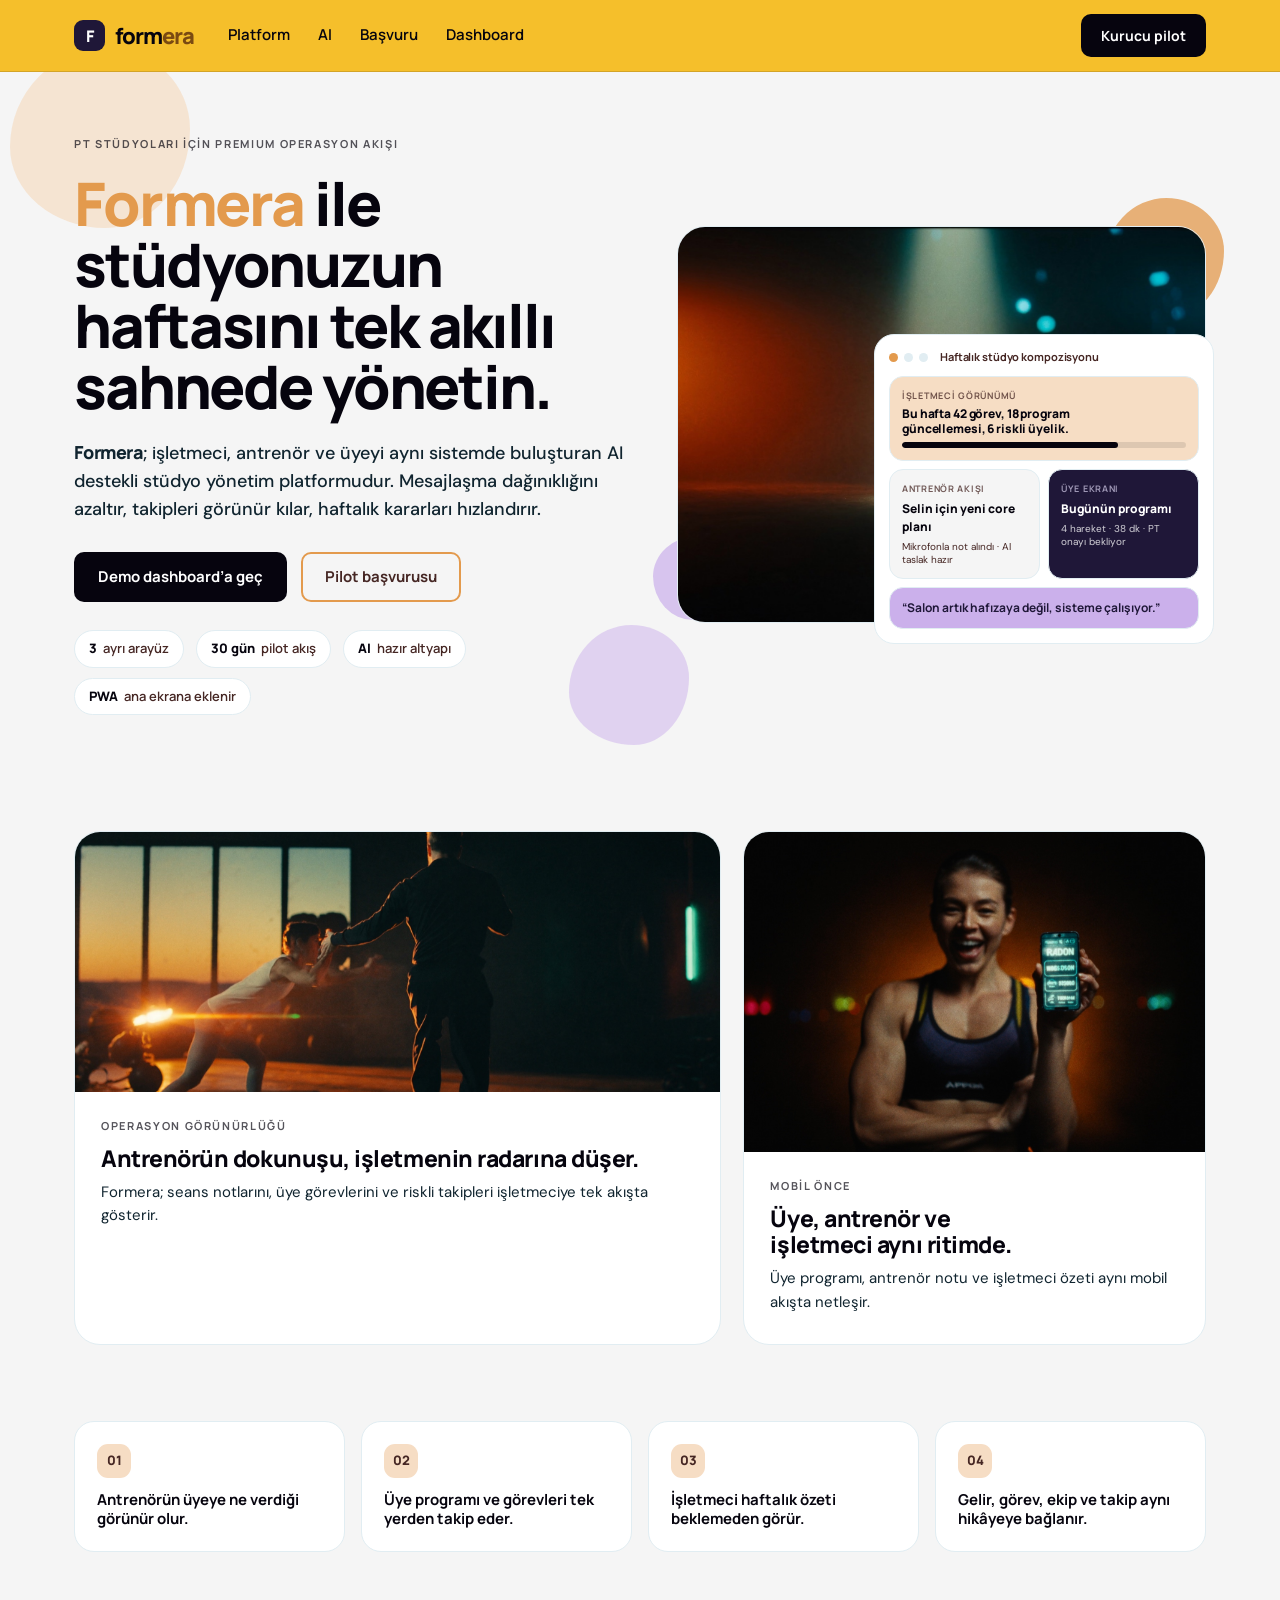
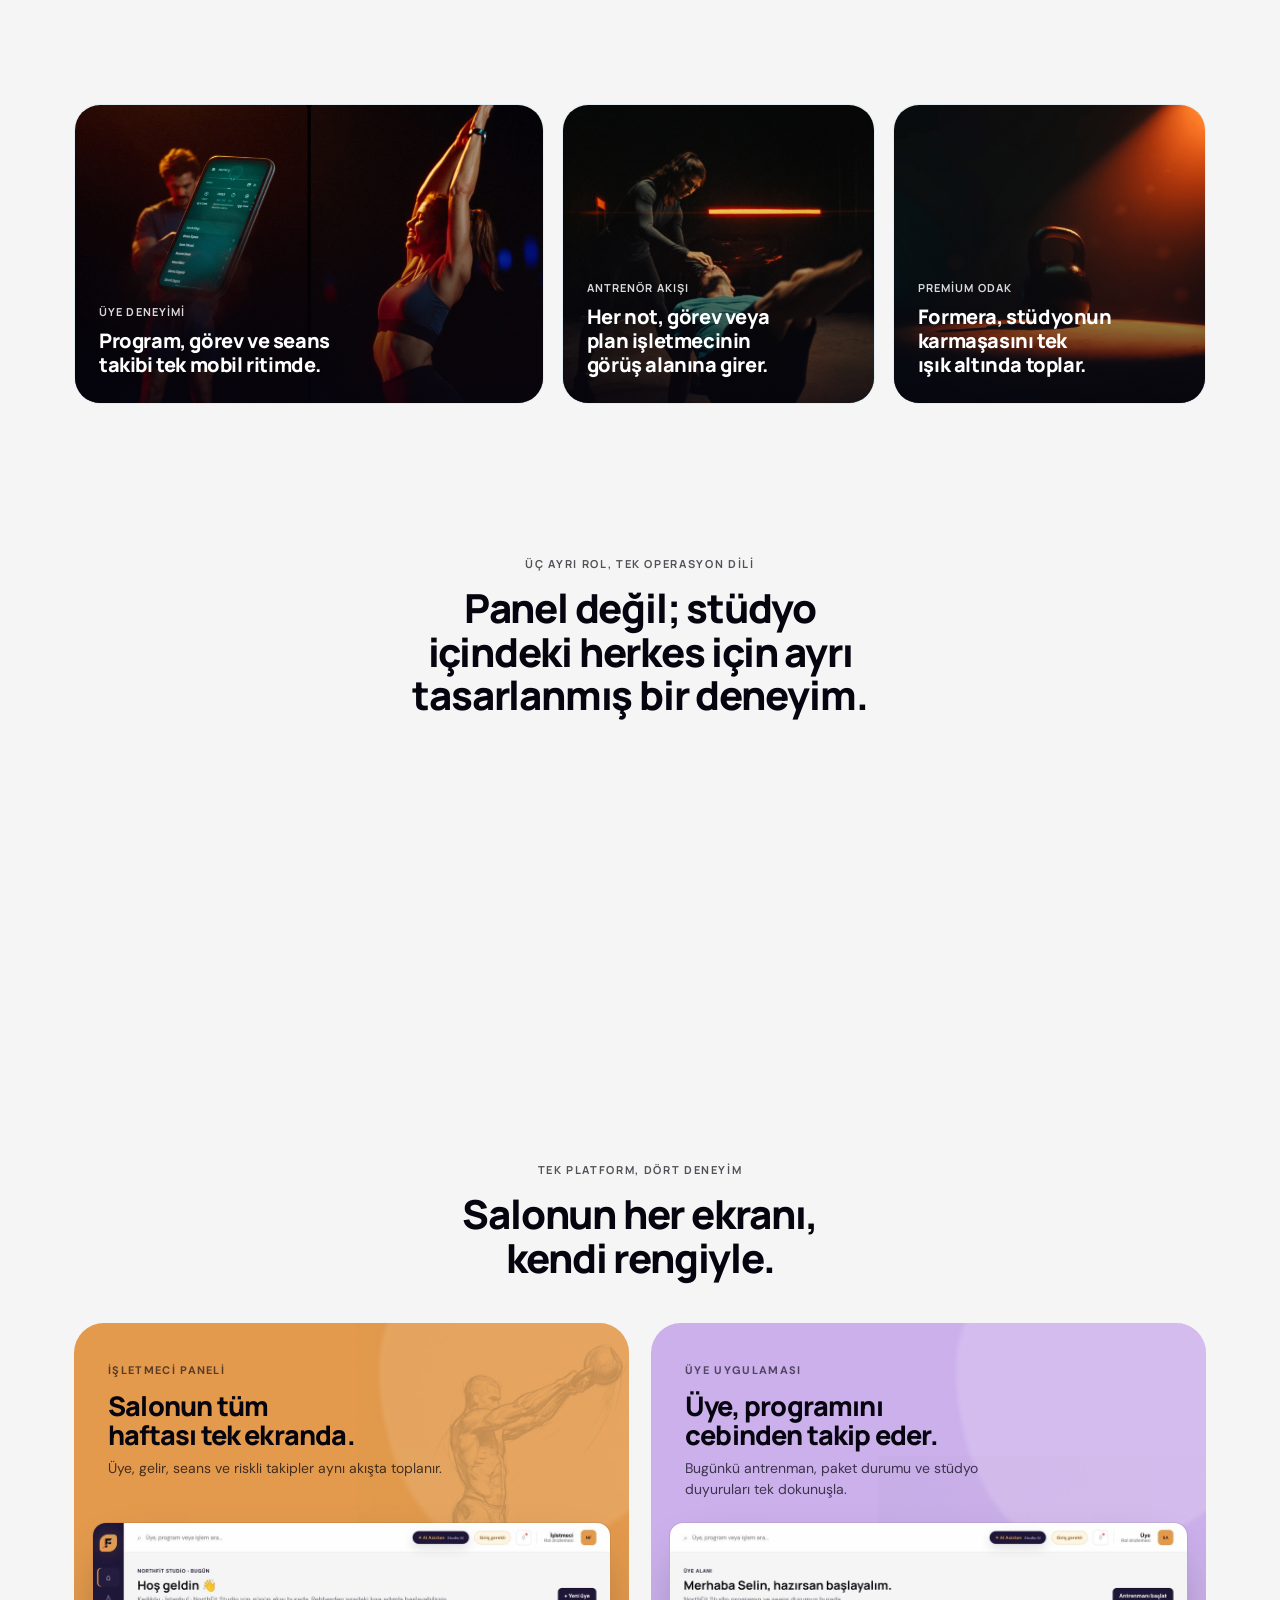
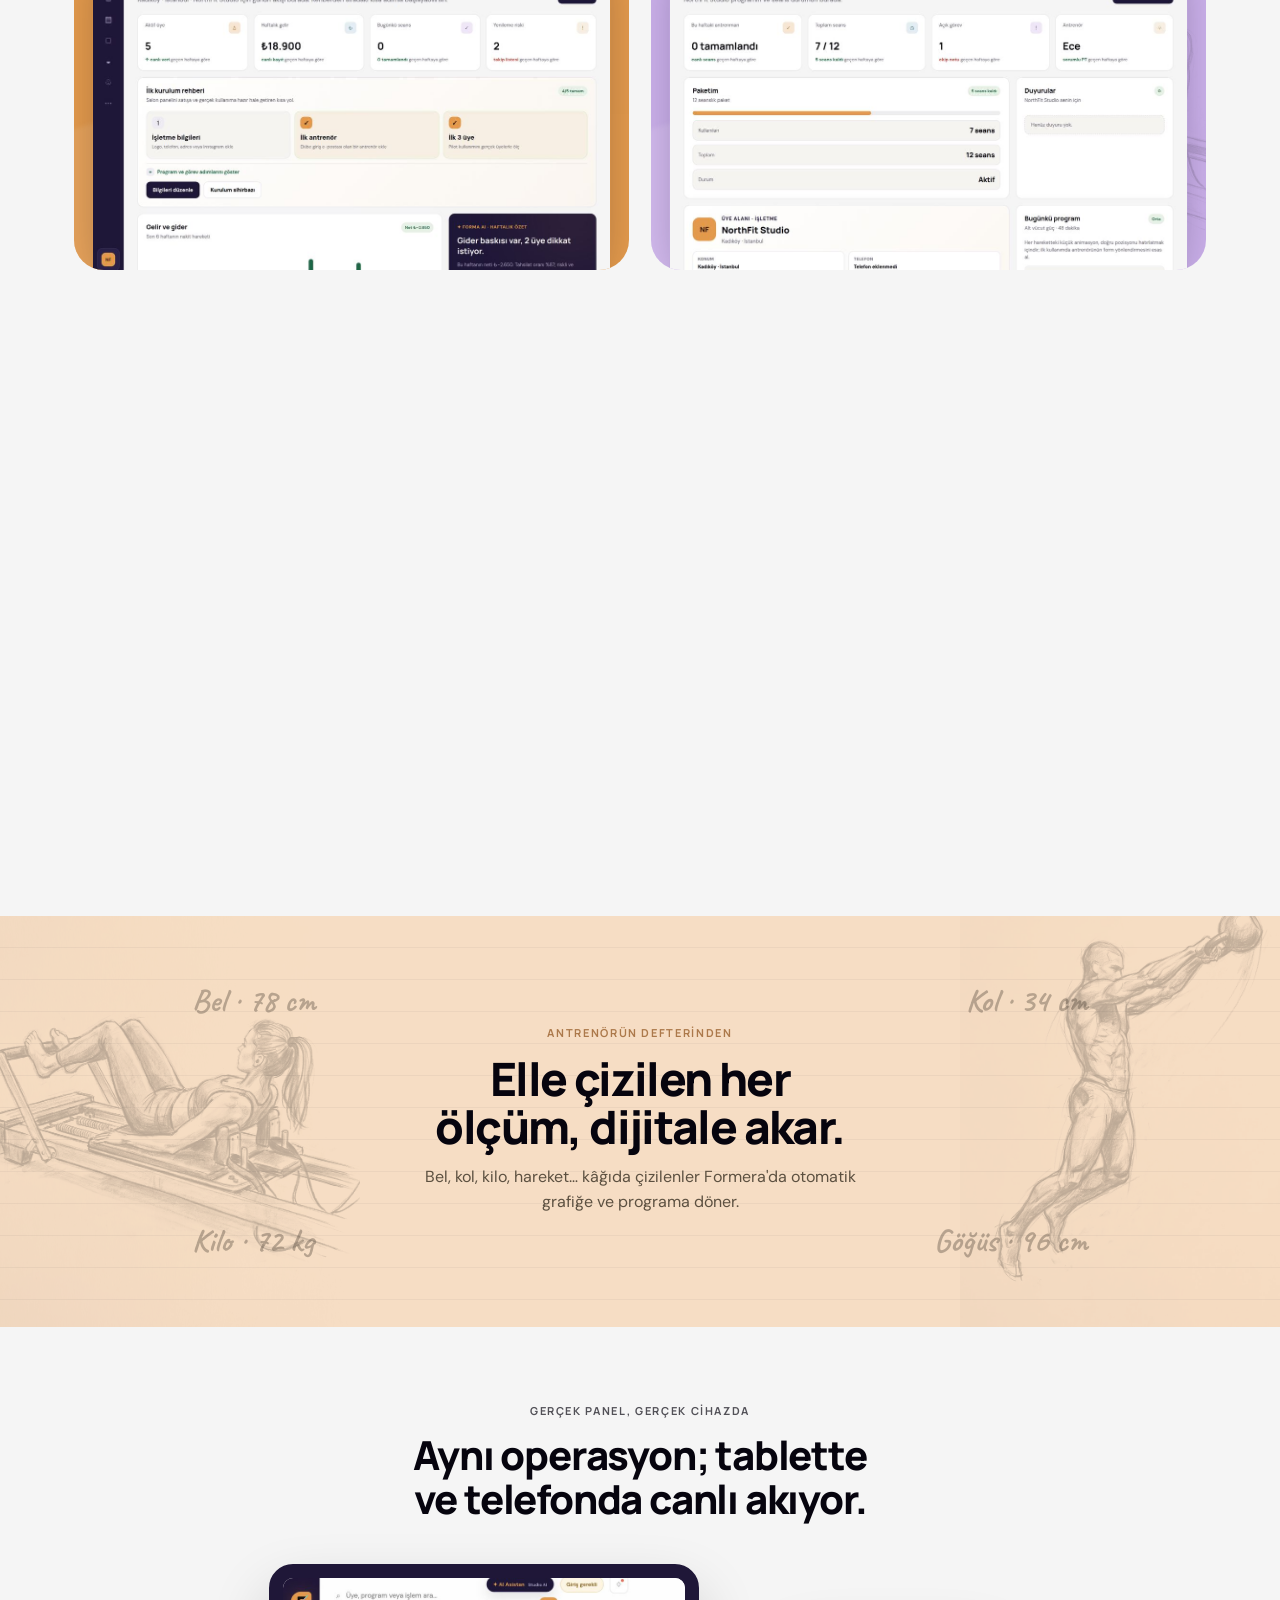
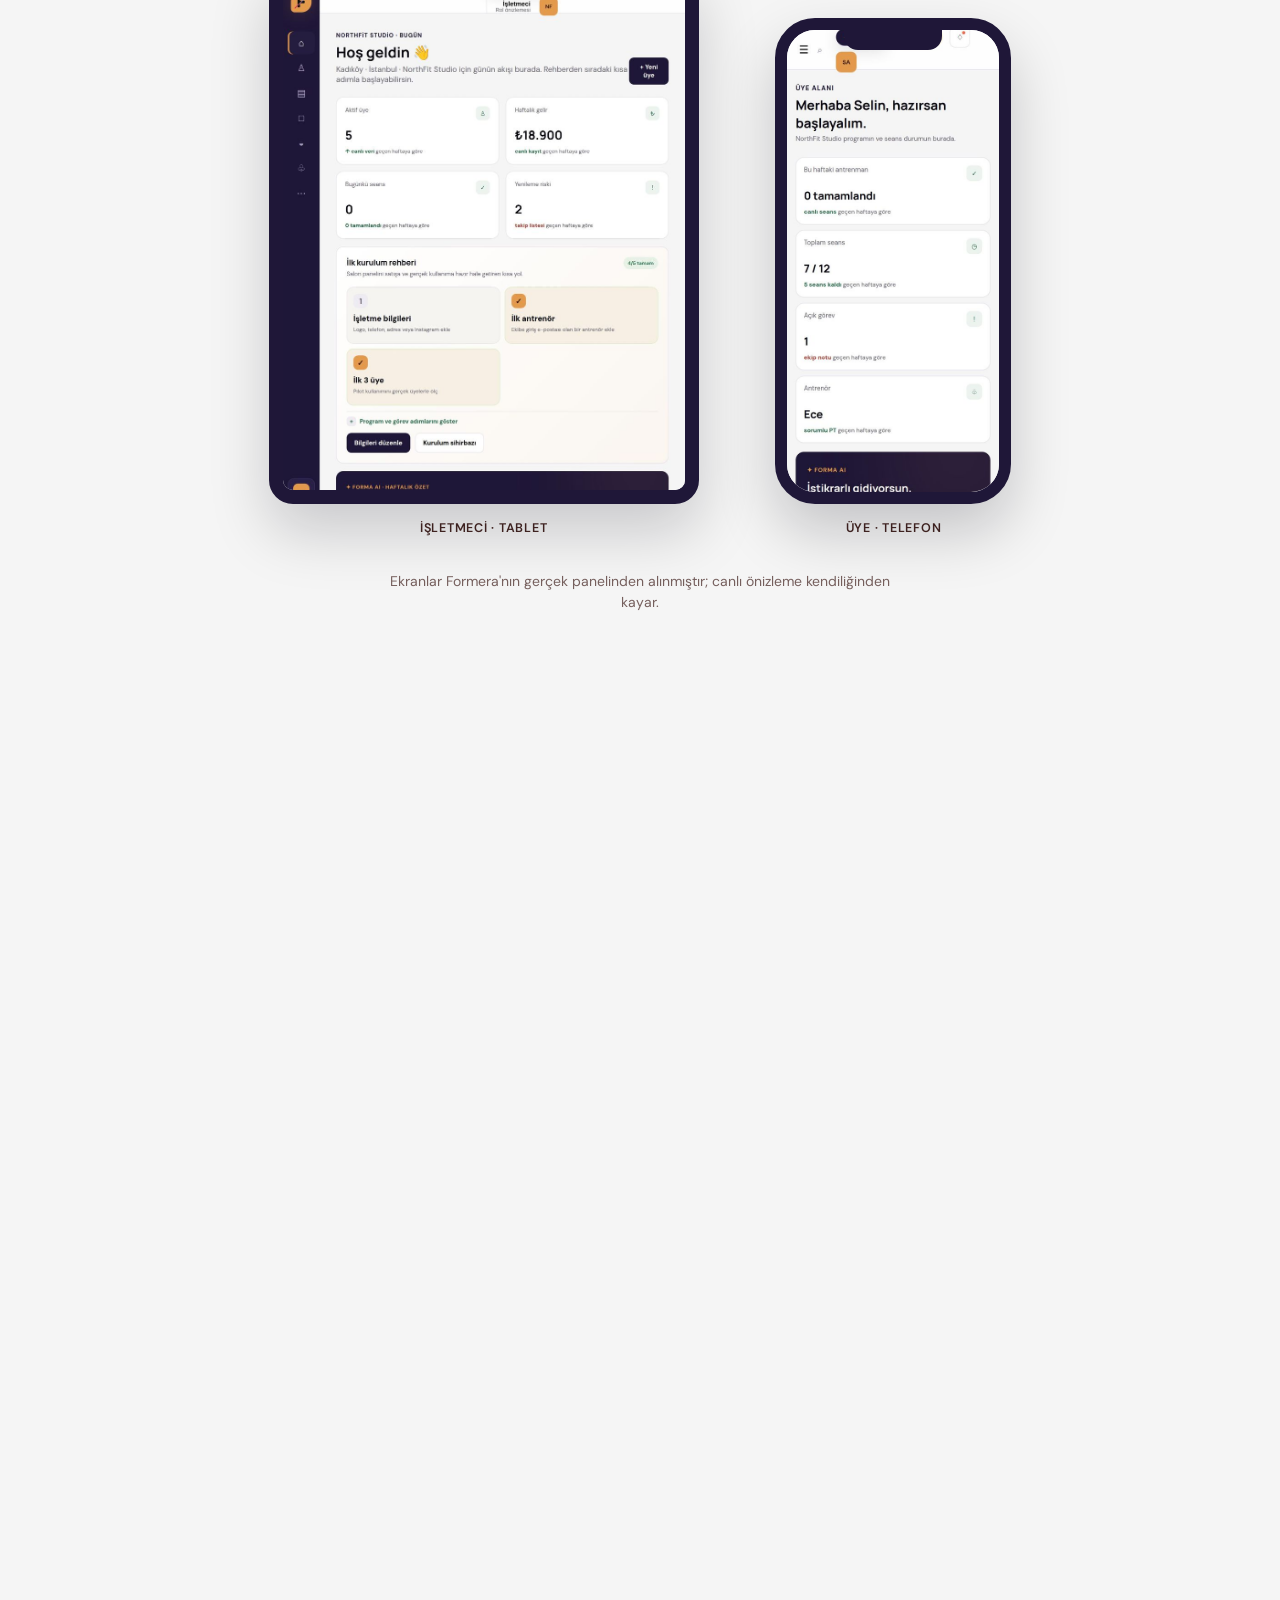
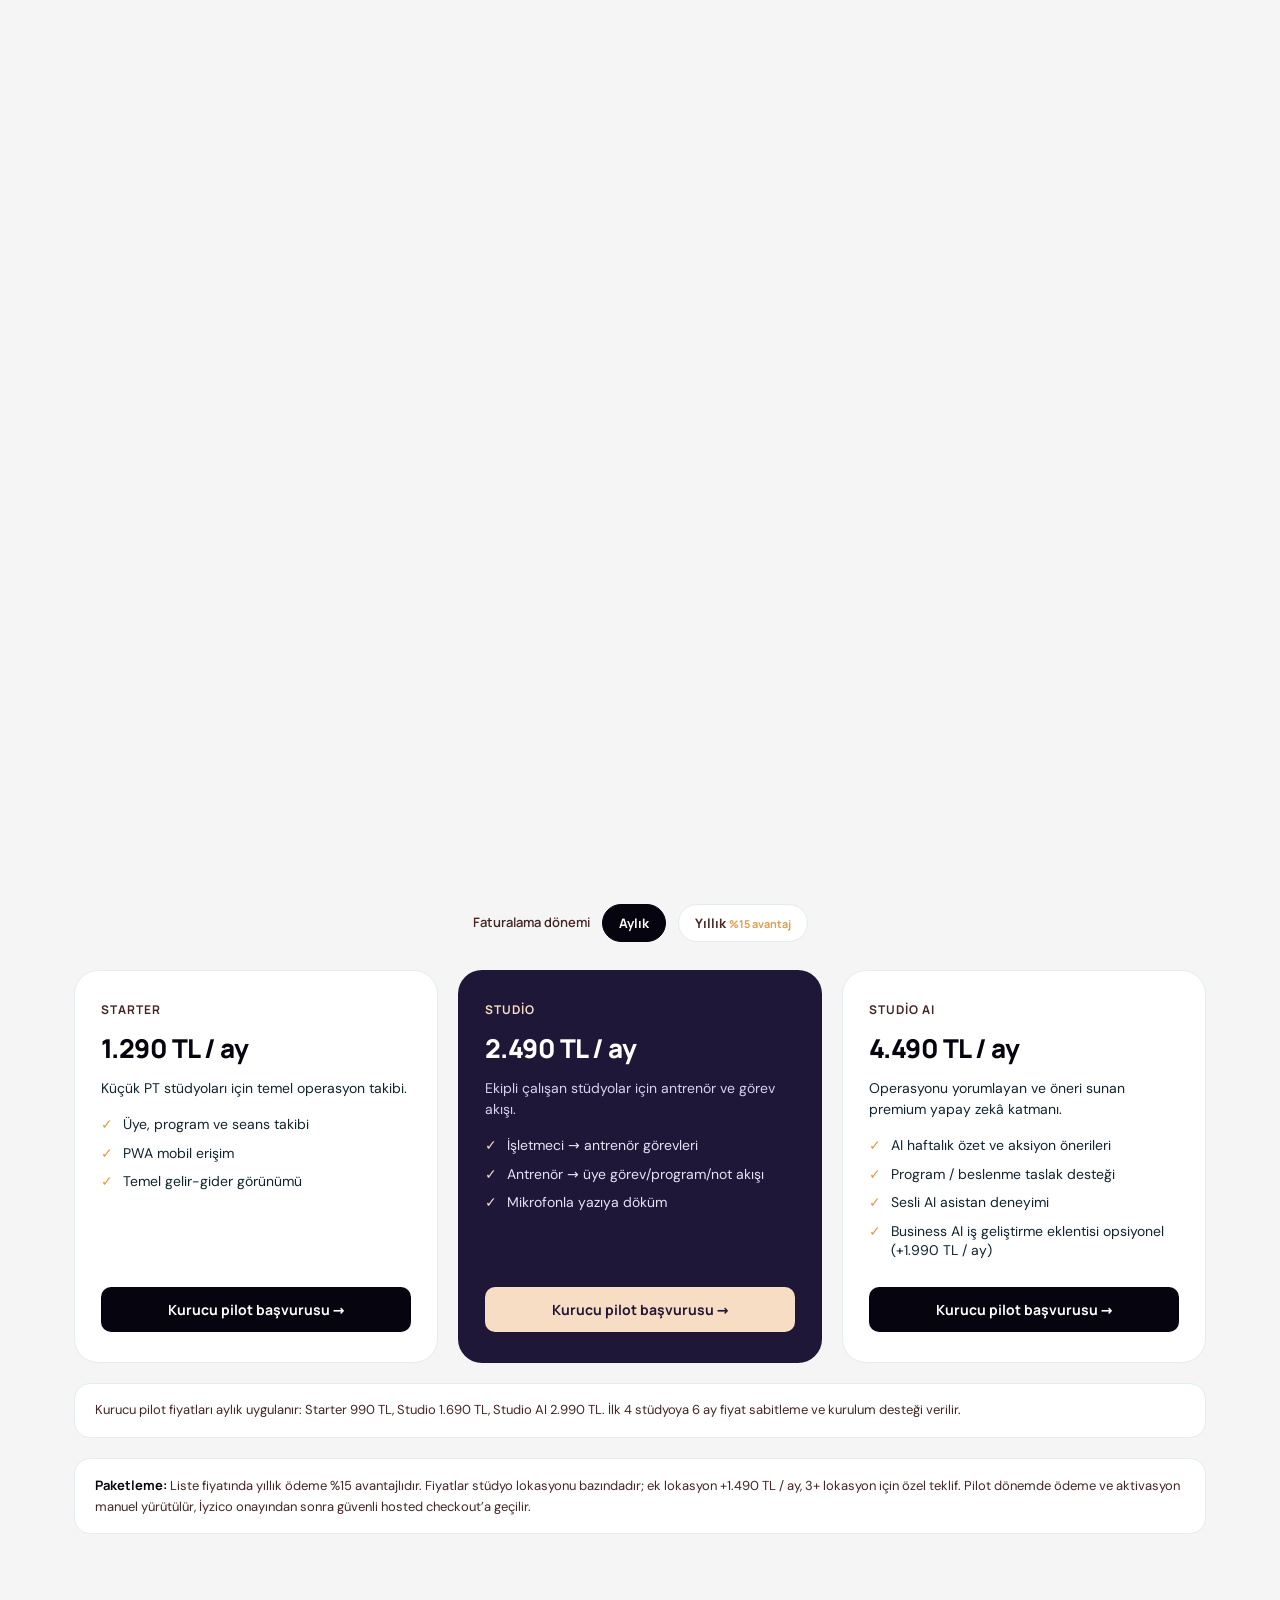
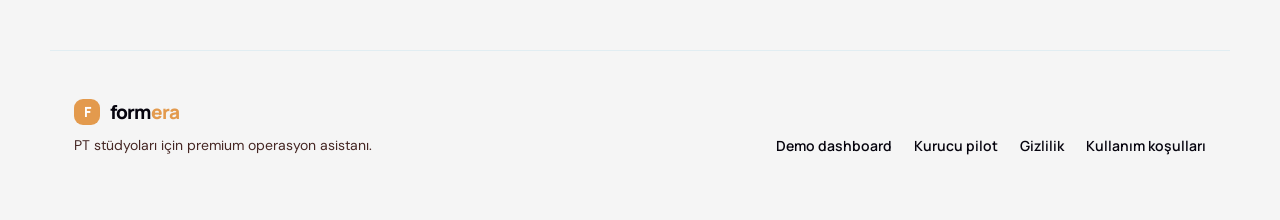
==== commit 98b0bdc7: "feat(landing): sarı üst bar + karakalem spor eskizleri (defter bandı + kart dokunuşu) - Üst bar Podi" ====
--- a/index.html
+++ b/index.html
@@ -36,8 +36,8 @@
 
   <!-- Yazı tipleri kendi origin'imizden; Google Fonts hotlink'i KVKK gereği kaldırıldı. -->
   <link rel="preload" as="font" type="font/woff2" href="assets/fonts/dm-sans-latin-ext-400-normal.woff2" crossorigin>
-  <link rel="stylesheet" href="assets/fonts/fonts.css?v=20260818-1">
-  <link rel="stylesheet" href="landing.css?v=20260828-5" />
+  <link rel="stylesheet" href="assets/fonts/fonts.css?v=20260828-2">
+  <link rel="stylesheet" href="landing.css?v=20260828-6" />
   <script>try{if(window.matchMedia&&!matchMedia("(prefers-reduced-motion:reduce)").matches)document.documentElement.classList.add("reveal-ready")}catch(e){}</script>
 </head>
 <body>
@@ -203,6 +203,7 @@
             <p>Üye, gelir, seans ve riskli takipler aynı akışta toplanır.</p>
           </div>
           <figure class="pc-shot"><img src="assets/screen-owner.jpg?v=20260828-1" alt="Formera işletmeci paneli ekranı" loading="lazy"></figure>
+          <img class="pc-art" src="assets/art-kettlebell.jpg?v=20260828-1" alt="" aria-hidden="true" loading="lazy">
         </article>
 
         <article class="pc-card pc-card--lavender" data-reveal data-reveal-d="2">
@@ -213,6 +214,7 @@
             <p>Bugünkü antrenman, paket durumu ve stüdyo duyuruları tek dokunuşla.</p>
           </div>
           <figure class="pc-shot"><img src="assets/screen-member.jpg?v=20260828-1" alt="Formera üye uygulaması ekranı" loading="lazy"></figure>
+          <img class="pc-art" src="assets/art-reformer.jpg?v=20260828-1" alt="" aria-hidden="true" loading="lazy">
         </article>
 
         <article class="pc-card pc-card--sky" data-reveal data-reveal-d="1">
@@ -223,6 +225,7 @@
             <p>Haftalık nakit akışı ve kârlılık tek bakışta okunur.</p>
           </div>
           <figure class="pc-shot"><img src="assets/screen-finance.jpg?v=20260828-1" alt="Formera finans ekranı" loading="lazy"></figure>
+          <img class="pc-art" src="assets/art-squat.jpg?v=20260828-1" alt="" aria-hidden="true" loading="lazy">
         </article>
 
         <article class="pc-card pc-card--cream" data-reveal data-reveal-d="2">
@@ -233,7 +236,22 @@
             <p>Finans, üye riski ve kapasiteyi okuyup uygulanabilir aksiyon verir.</p>
           </div>
           <figure class="pc-shot"><img src="assets/screen-growth.jpg?v=20260828-1" alt="Formera AI iş geliştirme ekranı" loading="lazy"></figure>
-        </article>
+          <img class="pc-art" src="assets/art-press.jpg?v=20260828-1" alt="" aria-hidden="true" loading="lazy">
+        </article>
+      </div>
+    </section>
+
+    <section class="notebook" data-reveal aria-label="Elle çizilen ölçümler dijitale">
+      <img class="nb-art l" src="assets/art-reformer.jpg?v=20260828-1" alt="" aria-hidden="true" loading="lazy">
+      <img class="nb-art r" src="assets/art-kettlebell.jpg?v=20260828-1" alt="" aria-hidden="true" loading="lazy">
+      <span class="nb-note tl">Bel · 78 cm</span>
+      <span class="nb-note tr">Kol · 34 cm</span>
+      <span class="nb-note bl">Kilo · 72 kg</span>
+      <span class="nb-note br">Göğüs · 96 cm</span>
+      <div class="nb-copy">
+        <span class="eyebrow">ANTRENÖRÜN DEFTERİNDEN</span>
+        <h2>Elle çizilen her ölçüm, dijitale akar.</h2>
+        <p>Bel, kol, kilo, hareket… kâğıda çizilenler Formera'da otomatik grafiğe ve programa döner.</p>
       </div>
     </section>
 
--- a/assets/fonts/fonts.css
+++ b/assets/fonts/fonts.css
@@ -54,3 +54,17 @@
 @font-face{font-family:"Manrope";font-style:normal;font-weight:800;font-display:swap;
   src:url("manrope-latin-ext-800-normal.woff2") format("woff2");
   unicode-range:U+0100-024F,U+0259,U+1E00-1EFF,U+2020,U+20A0-20AB,U+20AD-20CF,U+2113,U+2C60-2C7F,U+A720-A7FF}
+
+/* --- Caveat (el yazısı — ölçüm notları) --- */
+@font-face{font-family:"Caveat";font-style:normal;font-weight:600;font-display:swap;
+  src:url("caveat-latin-600-normal.woff2") format("woff2");
+  unicode-range:U+0000-00FF,U+0131,U+0152-0153,U+02BB-02BC,U+02C6,U+02DA,U+02DC,U+2000-206F,U+2074,U+20AC,U+2122,U+2191,U+2193,U+2212,U+2215,U+FEFF,U+FFFD}
+@font-face{font-family:"Caveat";font-style:normal;font-weight:600;font-display:swap;
+  src:url("caveat-latin-ext-600-normal.woff2") format("woff2");
+  unicode-range:U+0100-024F,U+0259,U+1E00-1EFF,U+2020,U+20A0-20AB,U+20AD-20CF,U+2113,U+2C60-2C7F,U+A720-A7FF}
+@font-face{font-family:"Caveat";font-style:normal;font-weight:700;font-display:swap;
+  src:url("caveat-latin-700-normal.woff2") format("woff2");
+  unicode-range:U+0000-00FF,U+0131,U+0152-0153,U+02BB-02BC,U+02C6,U+02DA,U+02DC,U+2000-206F,U+2074,U+20AC,U+2122,U+2191,U+2193,U+2212,U+2215,U+FEFF,U+FFFD}
+@font-face{font-family:"Caveat";font-style:normal;font-weight:700;font-display:swap;
+  src:url("caveat-latin-ext-700-normal.woff2") format("woff2");
+  unicode-range:U+0100-024F,U+0259,U+1E00-1EFF,U+2020,U+20A0-20AB,U+20AD-20CF,U+2113,U+2C60-2C7F,U+A720-A7FF}
--- a/landing.css
+++ b/landing.css
@@ -84,10 +84,12 @@
   position:sticky; top:0; z-index:40;
   display:flex; align-items:center; gap:26px;
   padding:14px max(24px, calc((100% - var(--maxw)) / 2 + 24px));
-  background:rgba(235,231,223,.92);
-  border-bottom:1px solid var(--mist);
-  backdrop-filter:saturate(140%) blur(10px);
-}
+  background:#f5bf2b;
+  border-bottom:1px solid rgba(6,4,14,.14);
+}
+/* Sarı barda marka kontrastı: plum "F" karesi + koyu "era" */
+.site-header .brand-mark{background:#1f1738; color:#fff}
+.site-header .brand-word-logo b{color:#7a4a12}
 .site-header .brand{display:flex; align-items:center}
 .brand-logo{height:26px; width:auto}
 .brand.wordmark{display:inline-flex; align-items:center; gap:10px}
@@ -487,3 +489,29 @@
   .pc-grid{grid-template-columns:1fr}
   .pc-card{min-height:0; padding:28px 26px 0}
 }
+
+/* ---------- Antrenörün defteri: karakalem bandı (tam genişlik) ---------- */
+.notebook{position:relative; overflow:hidden; padding:104px 24px 112px; text-align:center;
+  background:repeating-linear-gradient(#0000 0 31px, #0603120a 31px 32px), var(--cream)}
+.nb-art{position:absolute; bottom:0; mix-blend-mode:multiply; opacity:.24; pointer-events:none; filter:contrast(1.04)}
+.nb-art.l{left:-30px; height:116%}
+.nb-art.r{right:-24px; height:112%}
+.nb-note{position:absolute; font-family:"Caveat","Segoe Script",cursive; color:#2a2118; opacity:.3;
+  font-weight:700; font-size:clamp(22px,2.6vw,32px); line-height:1; white-space:nowrap}
+.nb-note.tl{left:15%; top:17%} .nb-note.tr{right:15%; top:17%}
+.nb-note.bl{left:15%; bottom:17%} .nb-note.br{right:15%; bottom:17%}
+.nb-copy{position:relative; z-index:2; max-width:40ch; margin:0 auto}
+.nb-copy .eyebrow{color:#8a4b12; margin-bottom:14px; display:inline-block}
+.nb-copy h2{font:800 clamp(28px,4.4vw,46px)/1.05 var(--display); letter-spacing:-.035em; margin:0 0 12px; text-wrap:balance}
+.nb-copy p{color:#5c5040; font-size:16px; line-height:1.6; margin:0 auto; max-width:40ch}
+@media(max-width:820px){
+  .notebook{padding:72px 20px 78px}
+  .nb-art{opacity:.16; height:78%}
+  .nb-art.l{left:-46px; bottom:0; height:60%} .nb-art.r{right:-40px; bottom:0; height:64%}
+  .nb-note{display:none}
+}
+
+/* ---------- Ürün kartlarında soluk karakalem ---------- */
+.pc-shot{position:relative; z-index:1}
+.pc-art{position:absolute; right:-30px; top:-14px; height:74%; mix-blend-mode:multiply; opacity:.16; pointer-events:none; z-index:0}
+.pc-card--lavender .pc-art,.pc-card--cream .pc-art{top:auto; bottom:-24px; height:80%}
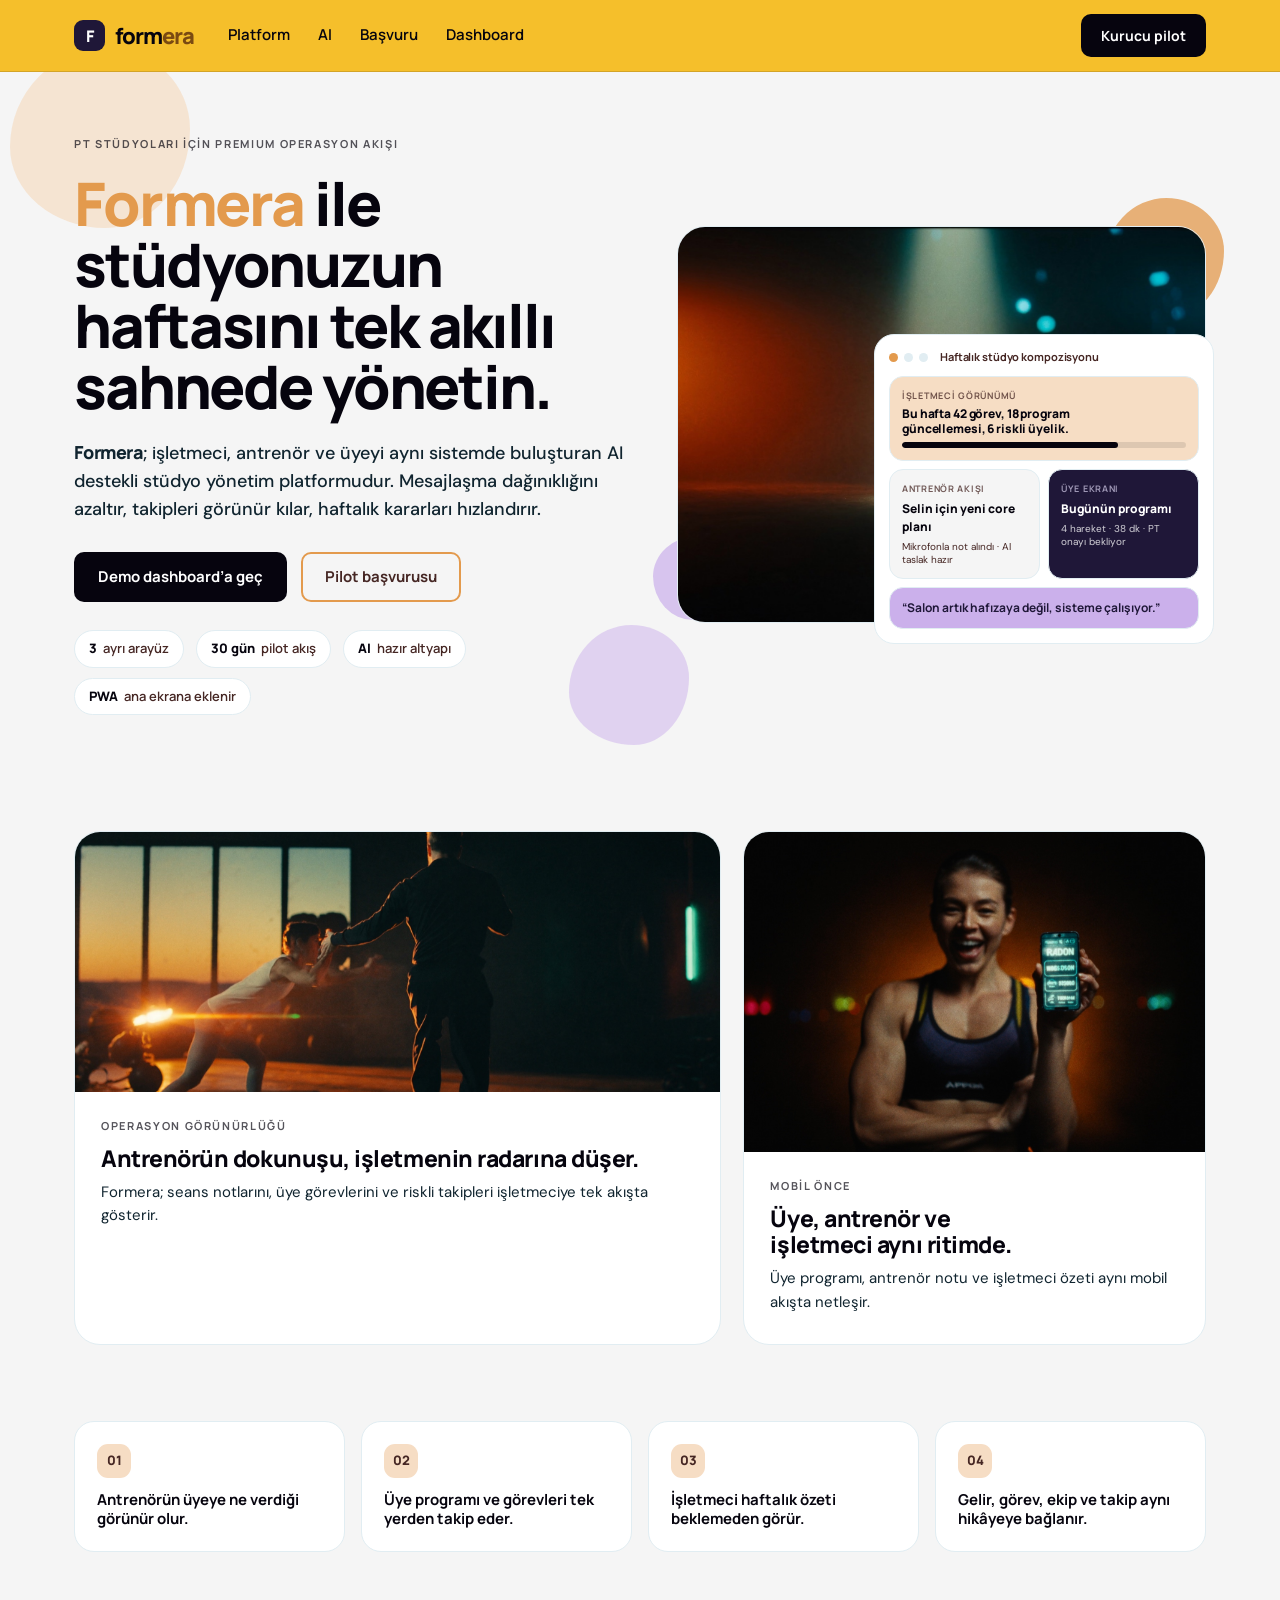
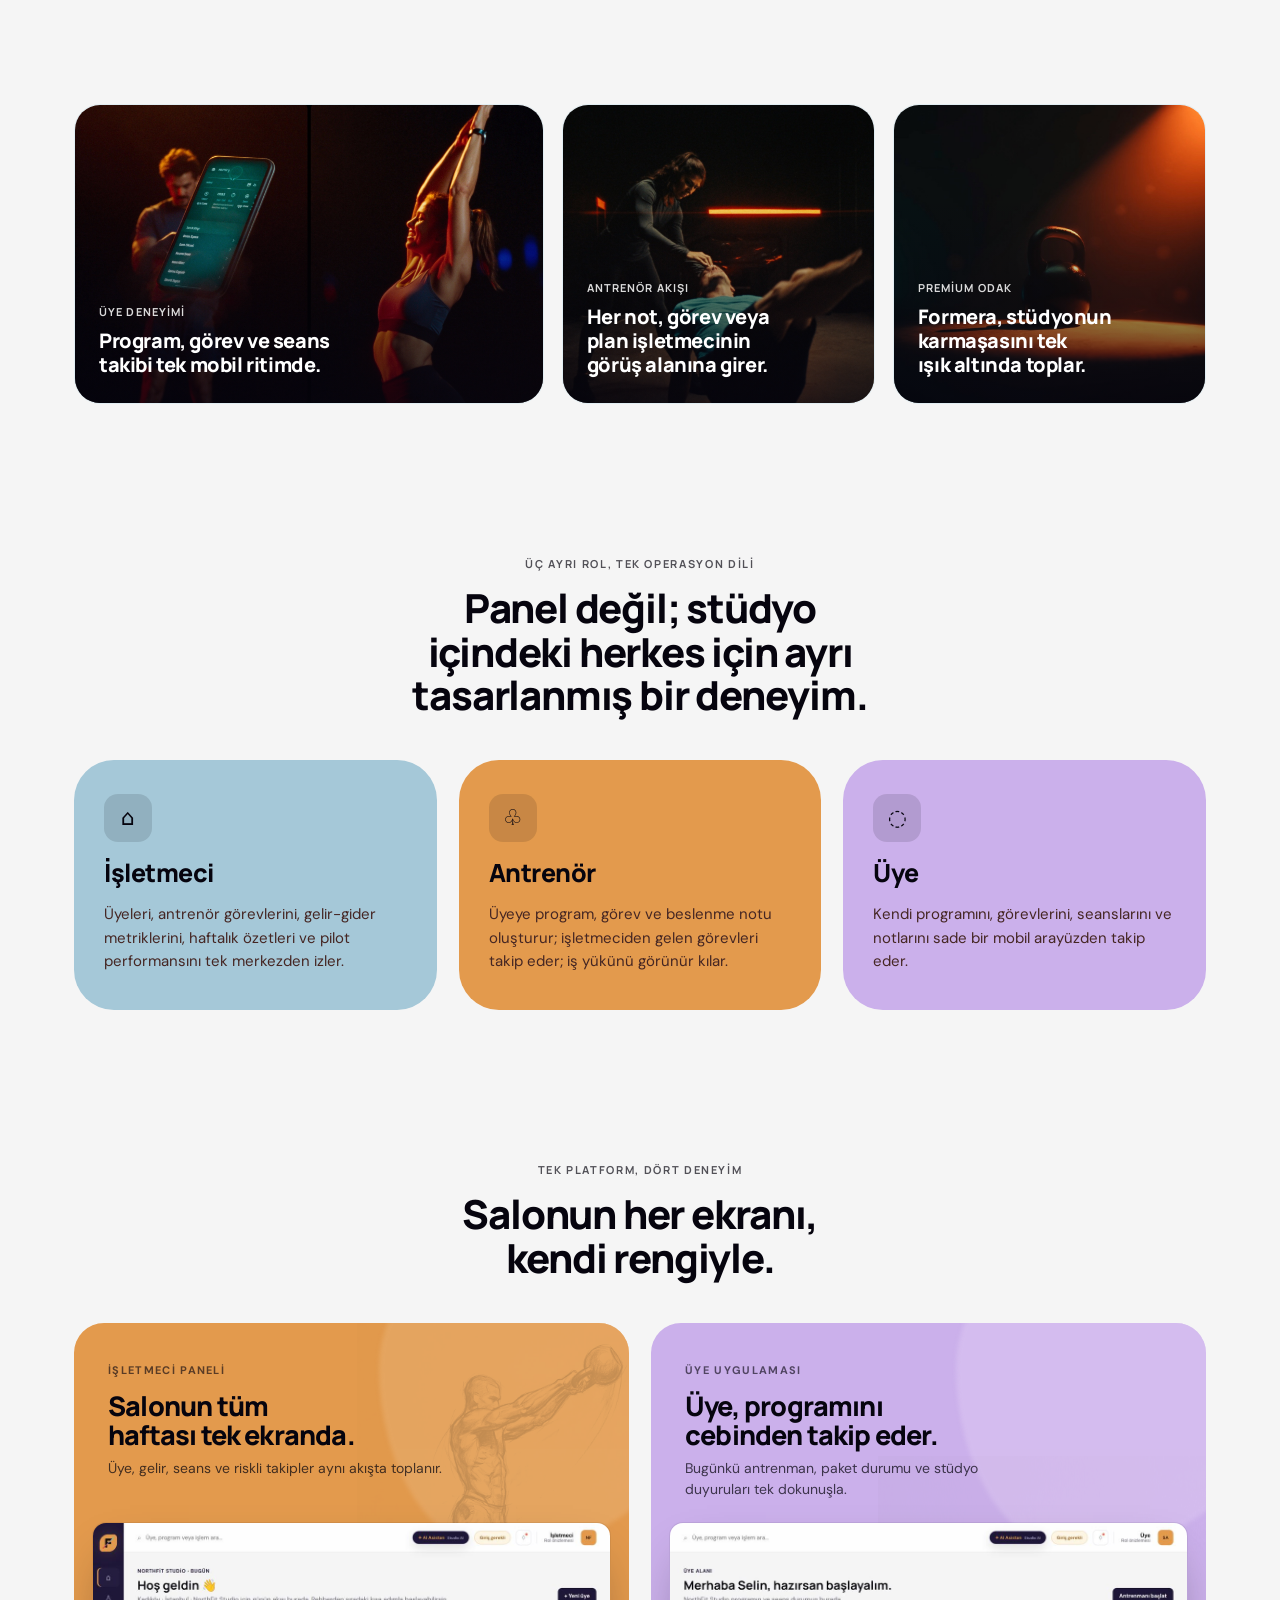
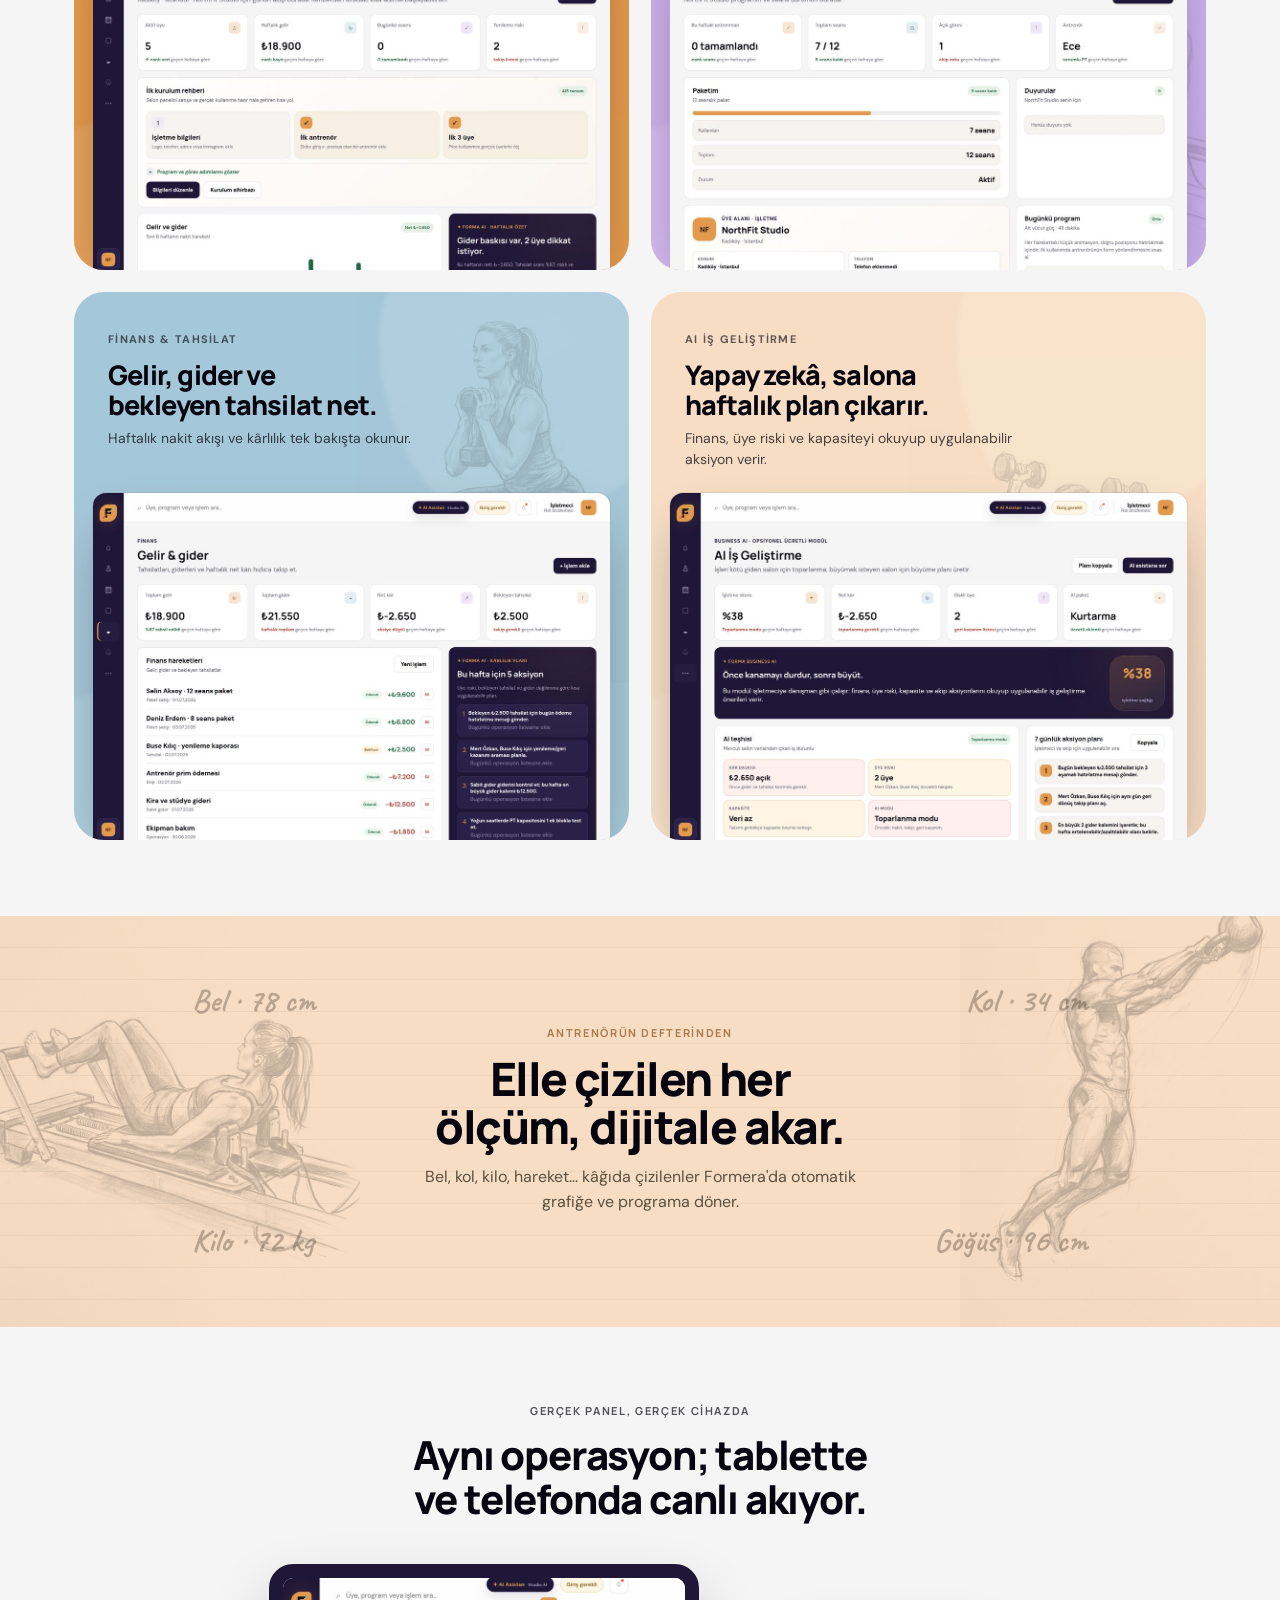
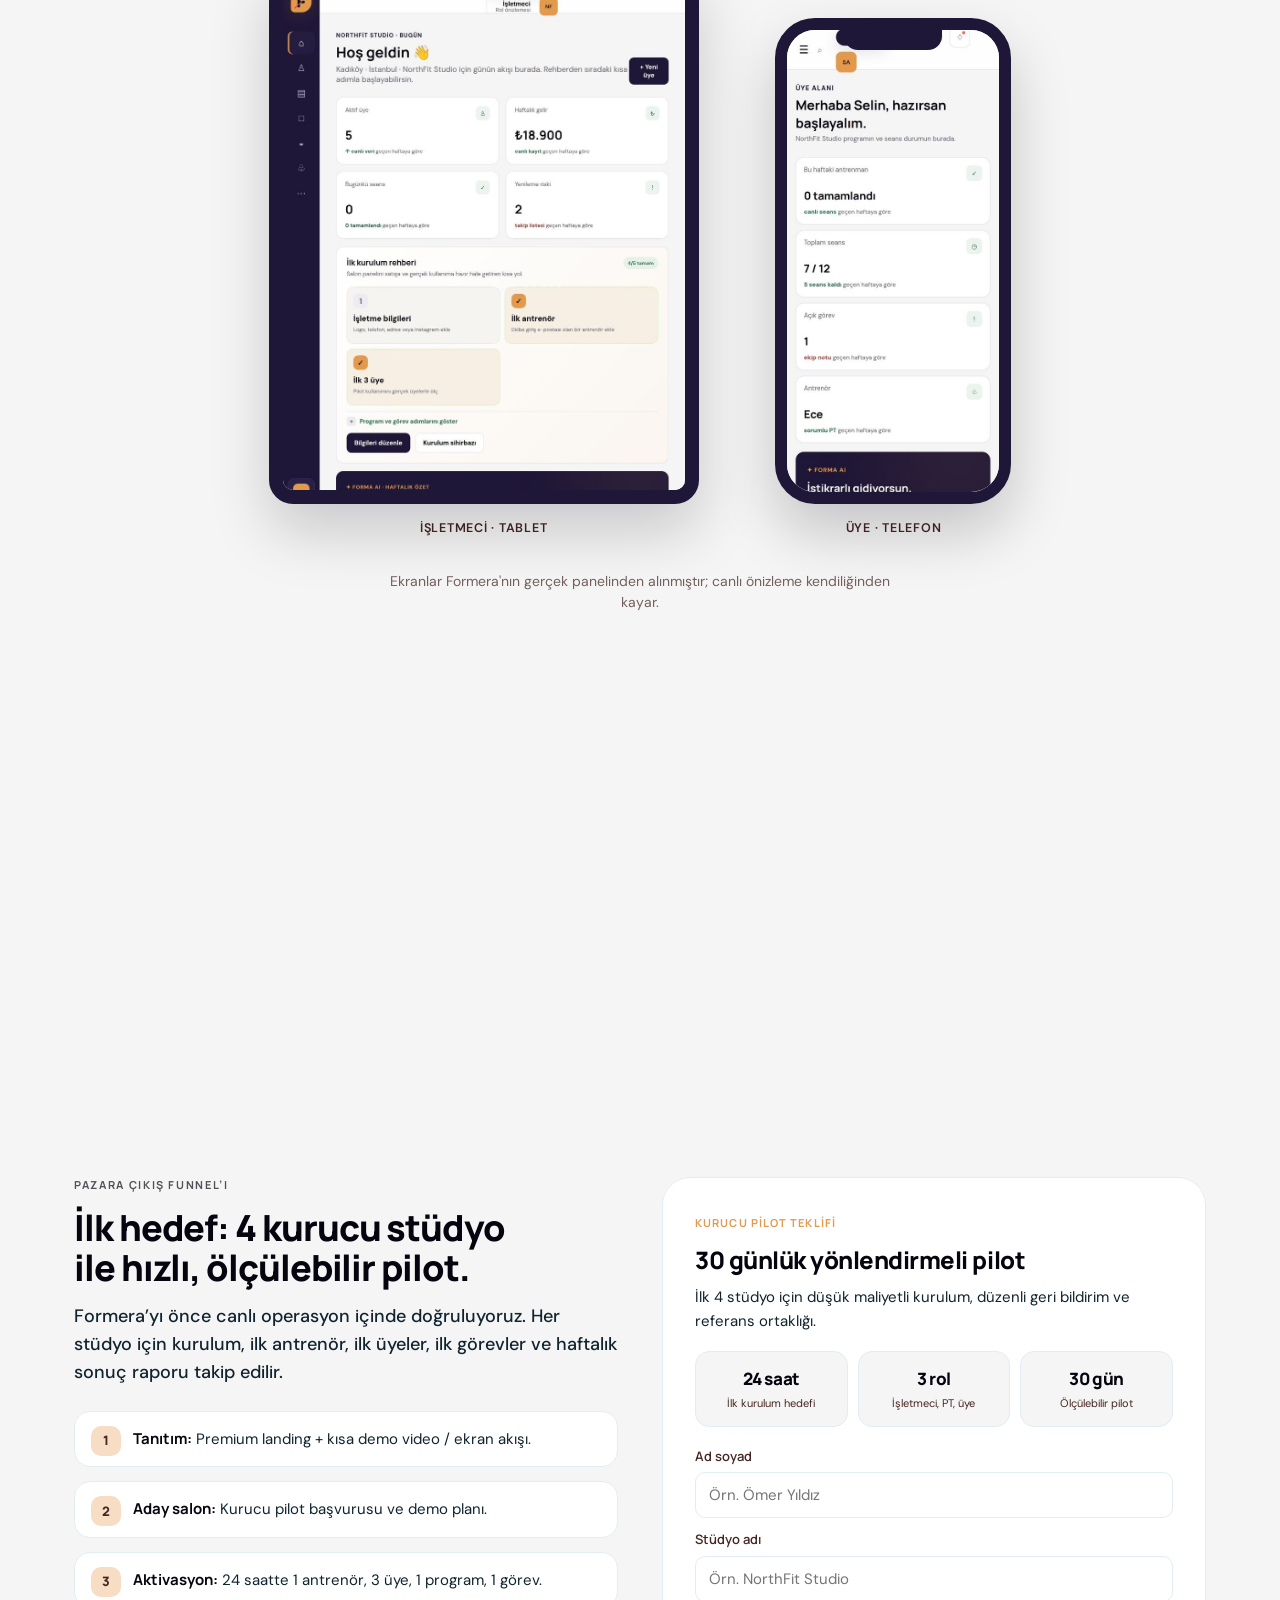
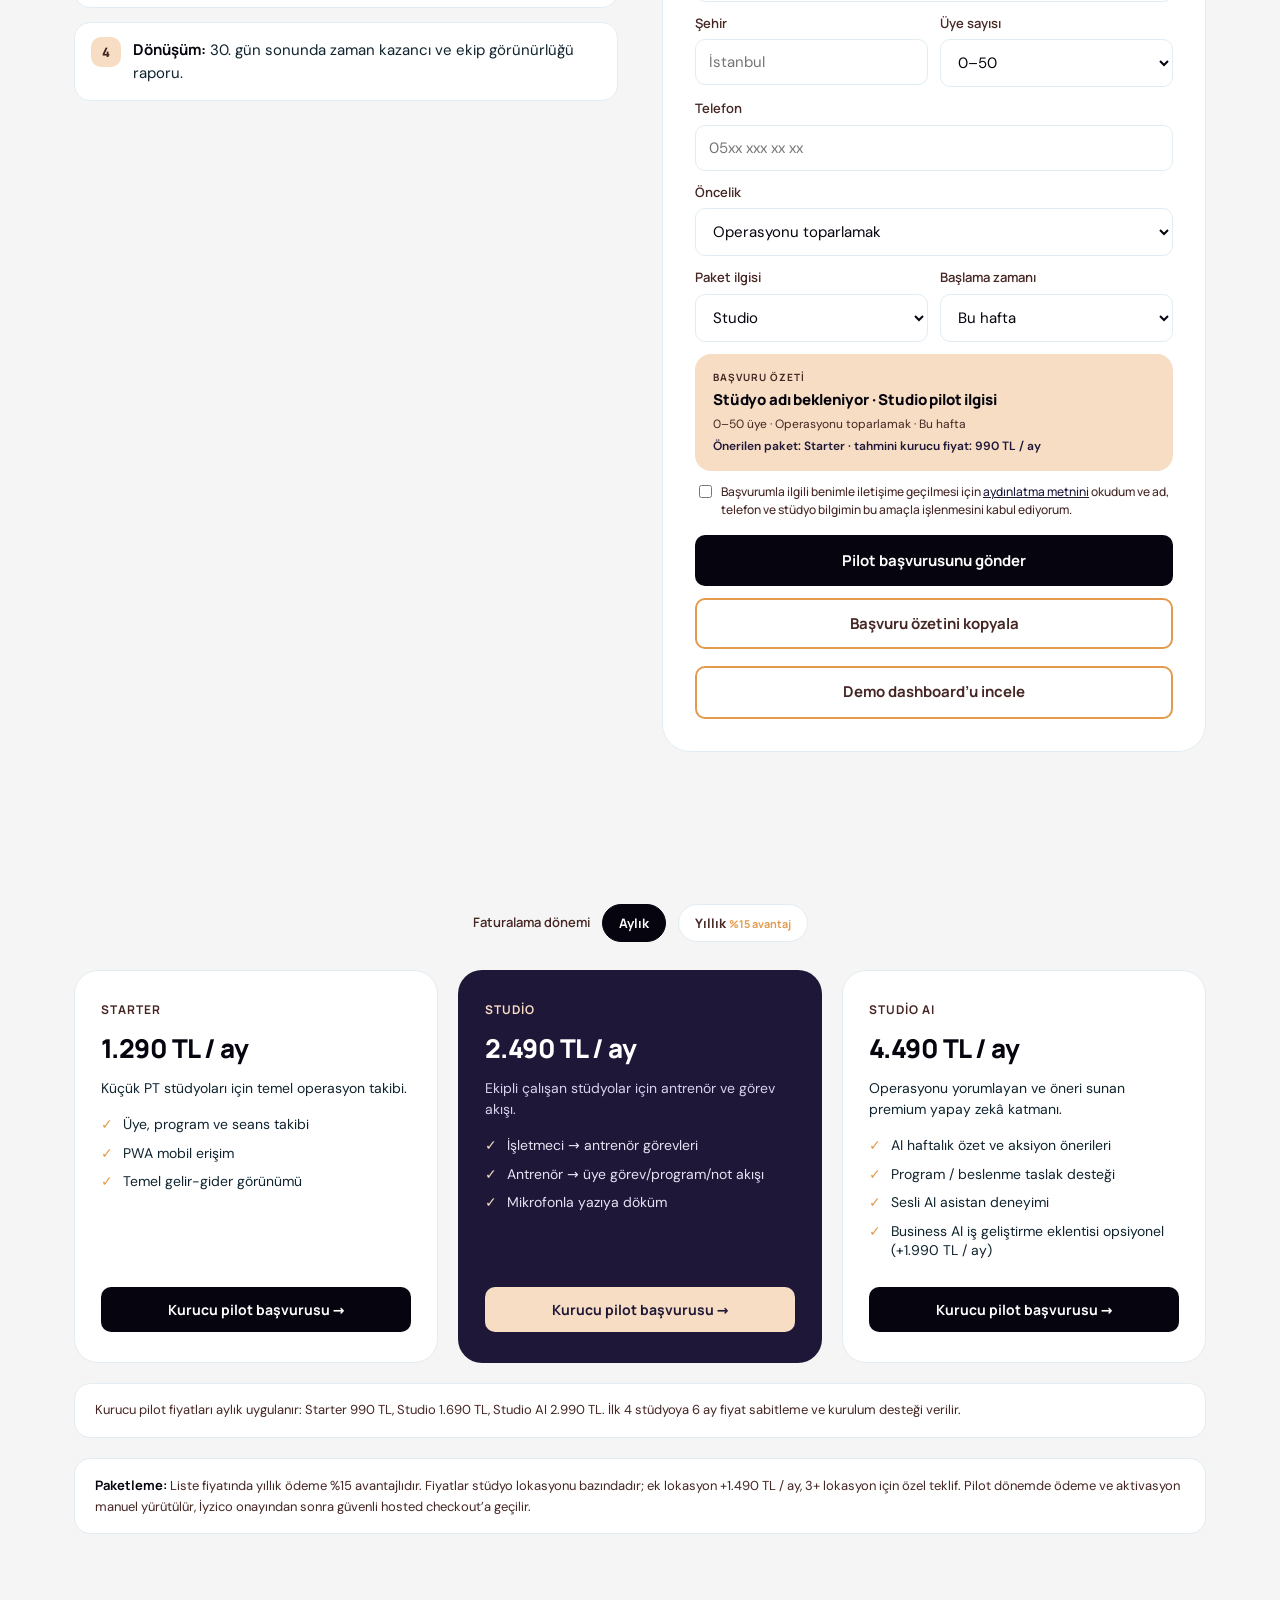
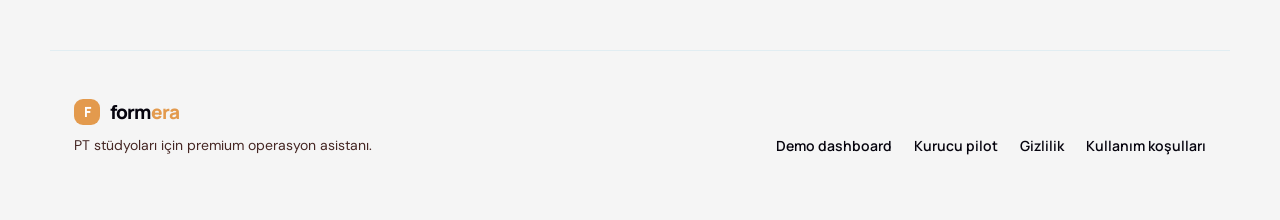
==== commit cb2a7fc2: "feat(landing): dashboard linkleri yeni sekmede açılsın (target=_blank) Landing'deki tüm dashboard.ht" ====
--- a/index.html
+++ b/index.html
@@ -51,7 +51,7 @@
       <a href="#platform">Platform</a>
       <a href="#ai">AI</a>
       <a href="#pilot">Başvuru</a>
-      <a href="dashboard.html">Dashboard</a>
+      <a href="dashboard.html" target="_blank" rel="noopener">Dashboard</a>
     </nav>
     <a class="header-cta" href="#pilot">Kurucu pilot</a>
   </header>
@@ -63,7 +63,7 @@
         <h1><span class="brand-word">Formera</span> ile stüdyonuzun haftasını tek akıllı sahnede yönetin.</h1>
         <p><span class="brand-word small">Formera</span>; işletmeci, antrenör ve üyeyi aynı sistemde buluşturan AI destekli stüdyo yönetim platformudur. Mesajlaşma dağınıklığını azaltır, takipleri görünür kılar, haftalık kararları hızlandırır.</p>
         <div class="hero-actions">
-          <a class="primary" href="dashboard.html?demo=1">Demo dashboard’a geç</a>
+          <a class="primary" href="dashboard.html?demo=1" target="_blank" rel="noopener">Demo dashboard’a geç</a>
           <a class="secondary" href="#pilot">Pilot başvurusu</a>
         </div>
         <div class="trust-row" aria-label="Öne çıkan metrikler">
@@ -345,7 +345,7 @@
           <button class="secondary full" type="button" id="copyLeadMessage">Başvuru özetini kopyala</button>
           <p class="lead-status" id="leadStatus" role="status"></p>
         </form>
-        <a class="secondary full" href="dashboard.html?demo=1">Demo dashboard’u incele</a>
+        <a class="secondary full" href="dashboard.html?demo=1" target="_blank" rel="noopener">Demo dashboard’u incele</a>
       </aside>
     </section>
 
@@ -417,7 +417,7 @@
       <p>PT stüdyoları için premium operasyon asistanı.</p>
     </div>
     <div class="footer-actions">
-      <a href="dashboard.html?demo=1">Demo dashboard</a>
+      <a href="dashboard.html?demo=1" target="_blank" rel="noopener">Demo dashboard</a>
       <a href="#pilot">Kurucu pilot</a>
       <a href="privacy.html">Gizlilik</a>
       <a href="terms.html">Kullanım koşulları</a>
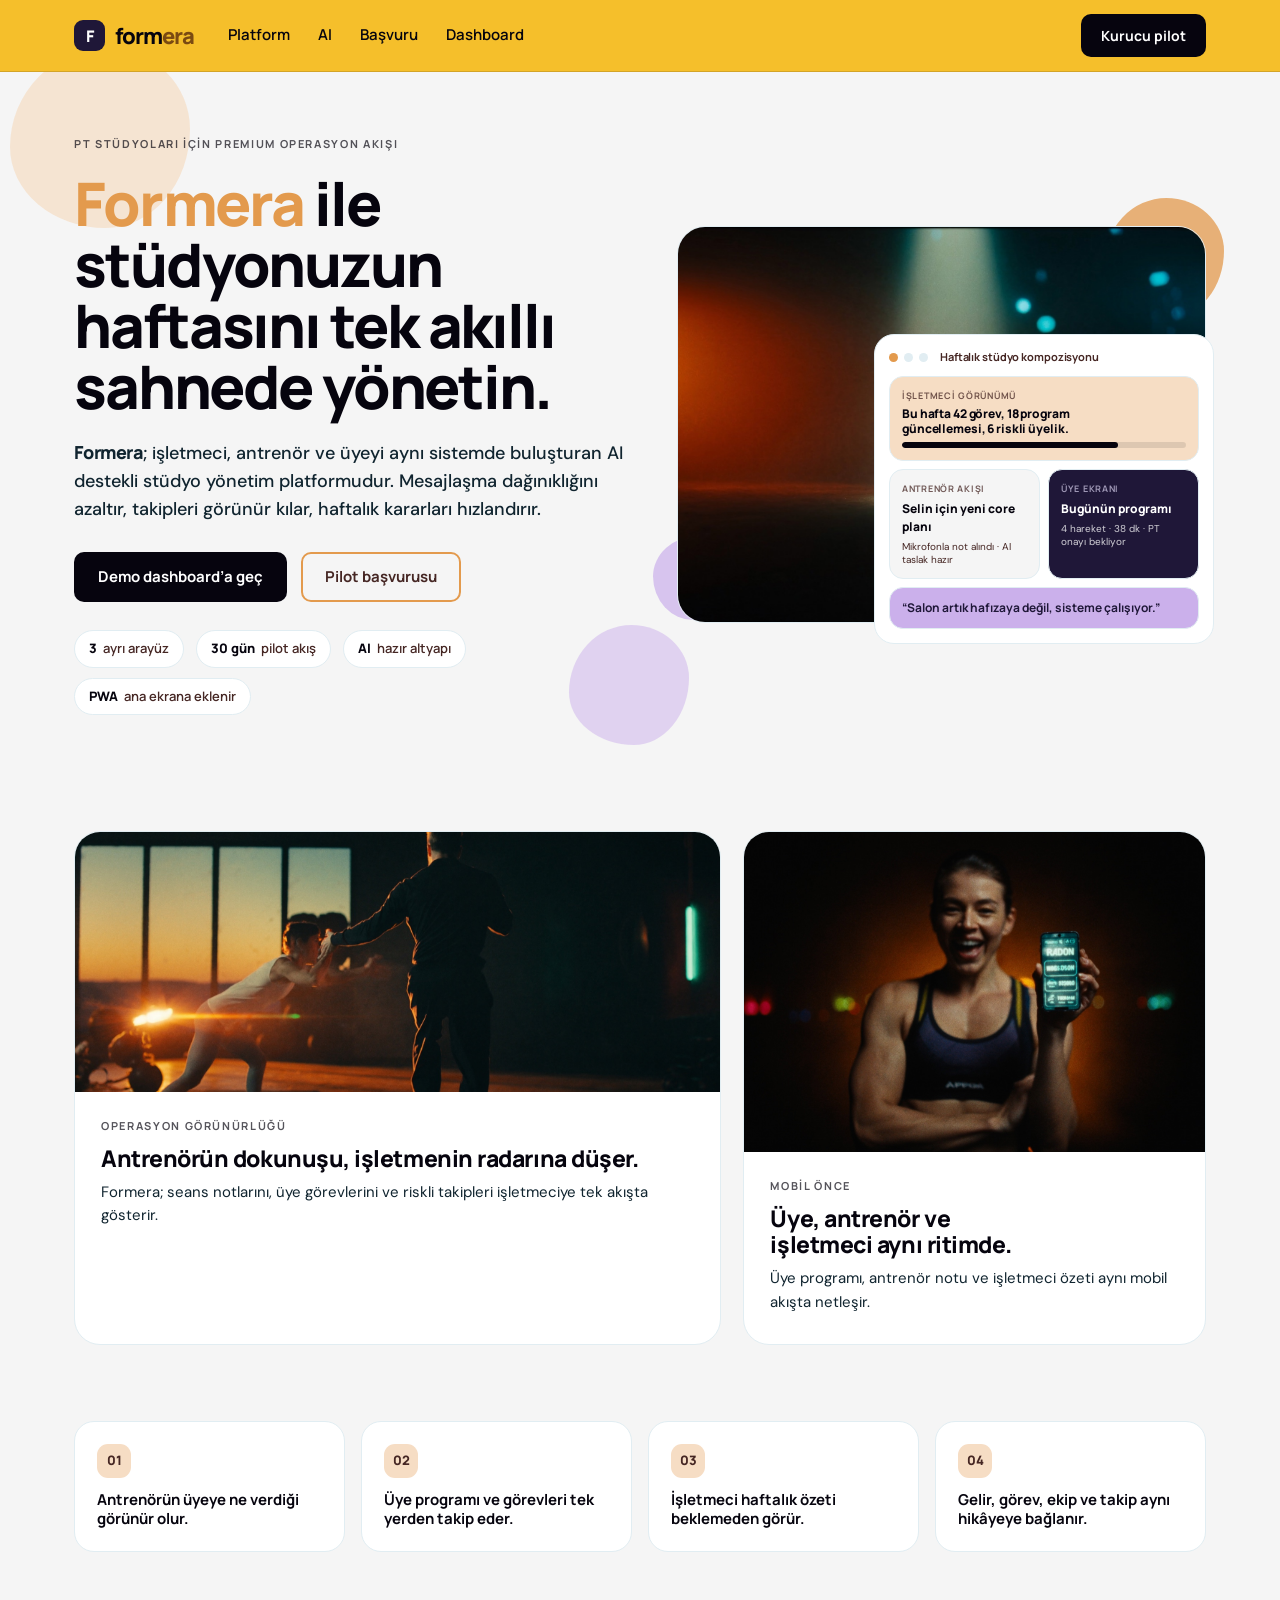
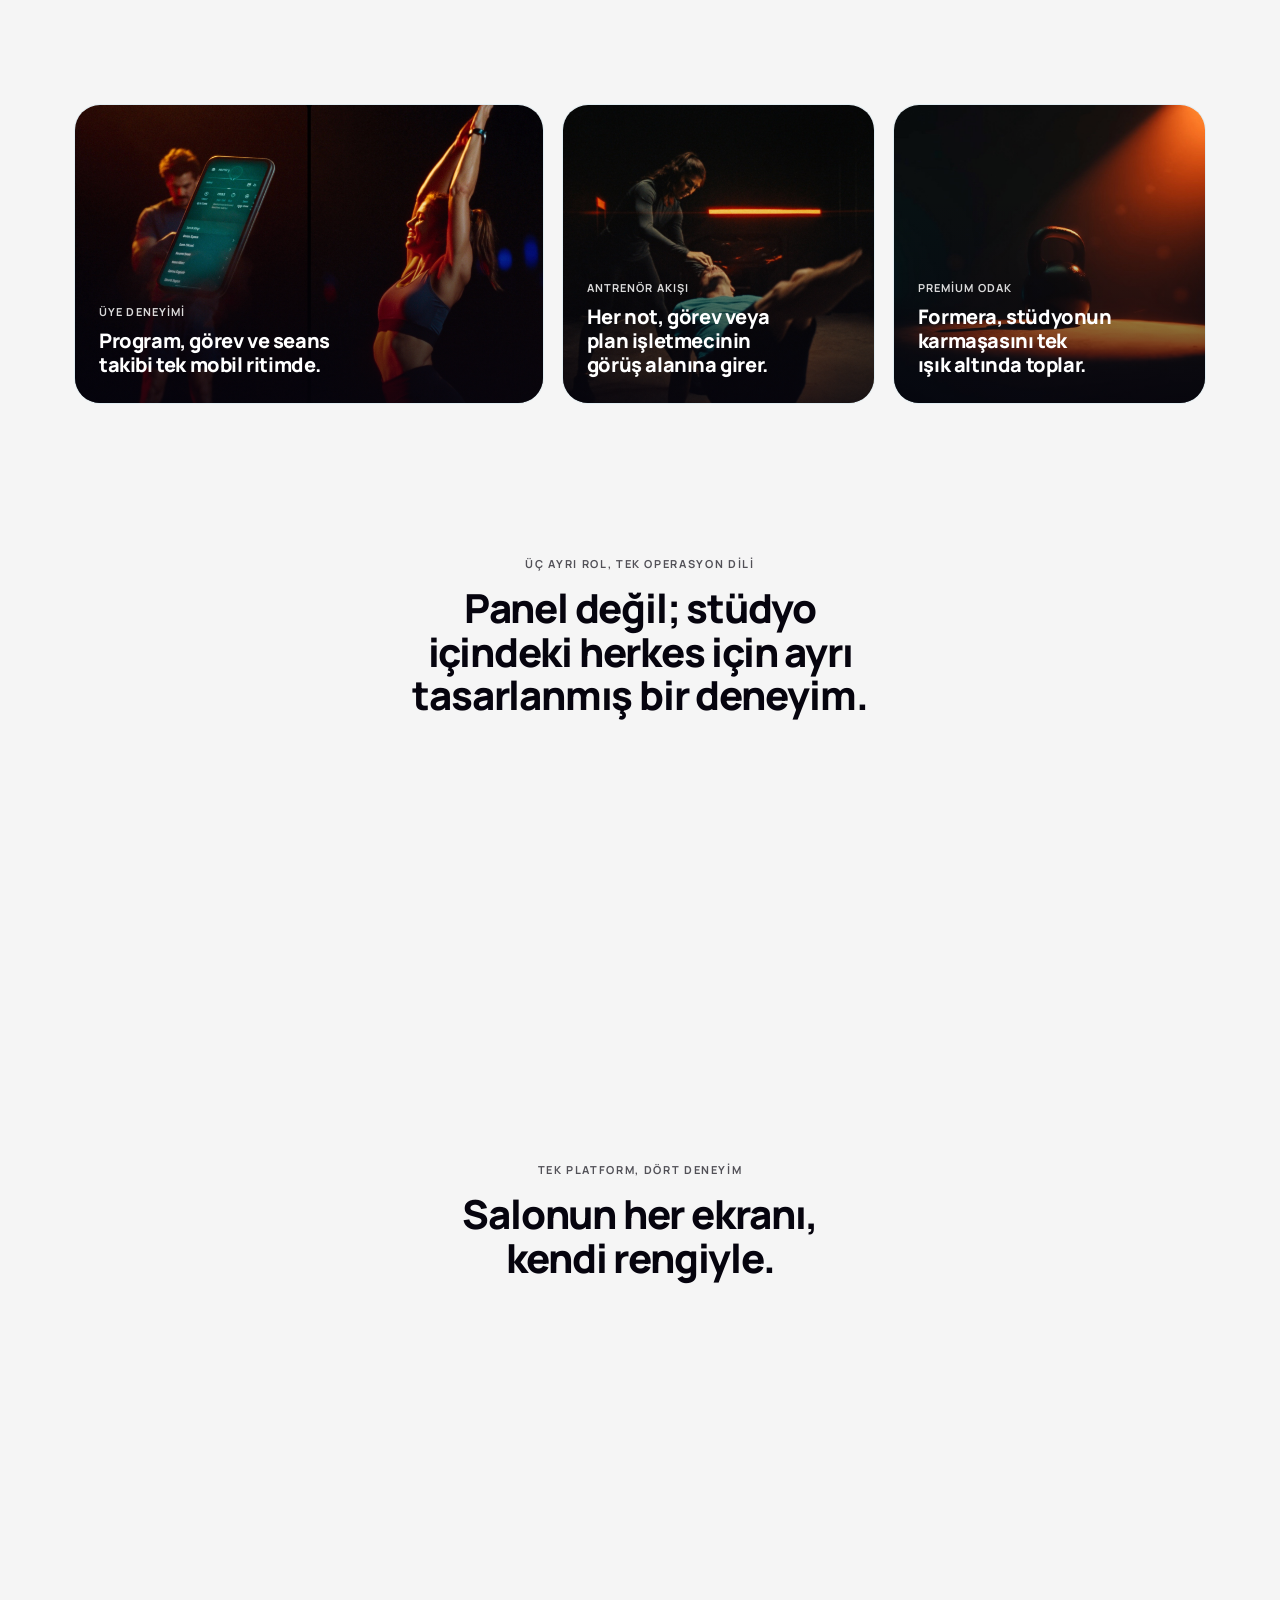
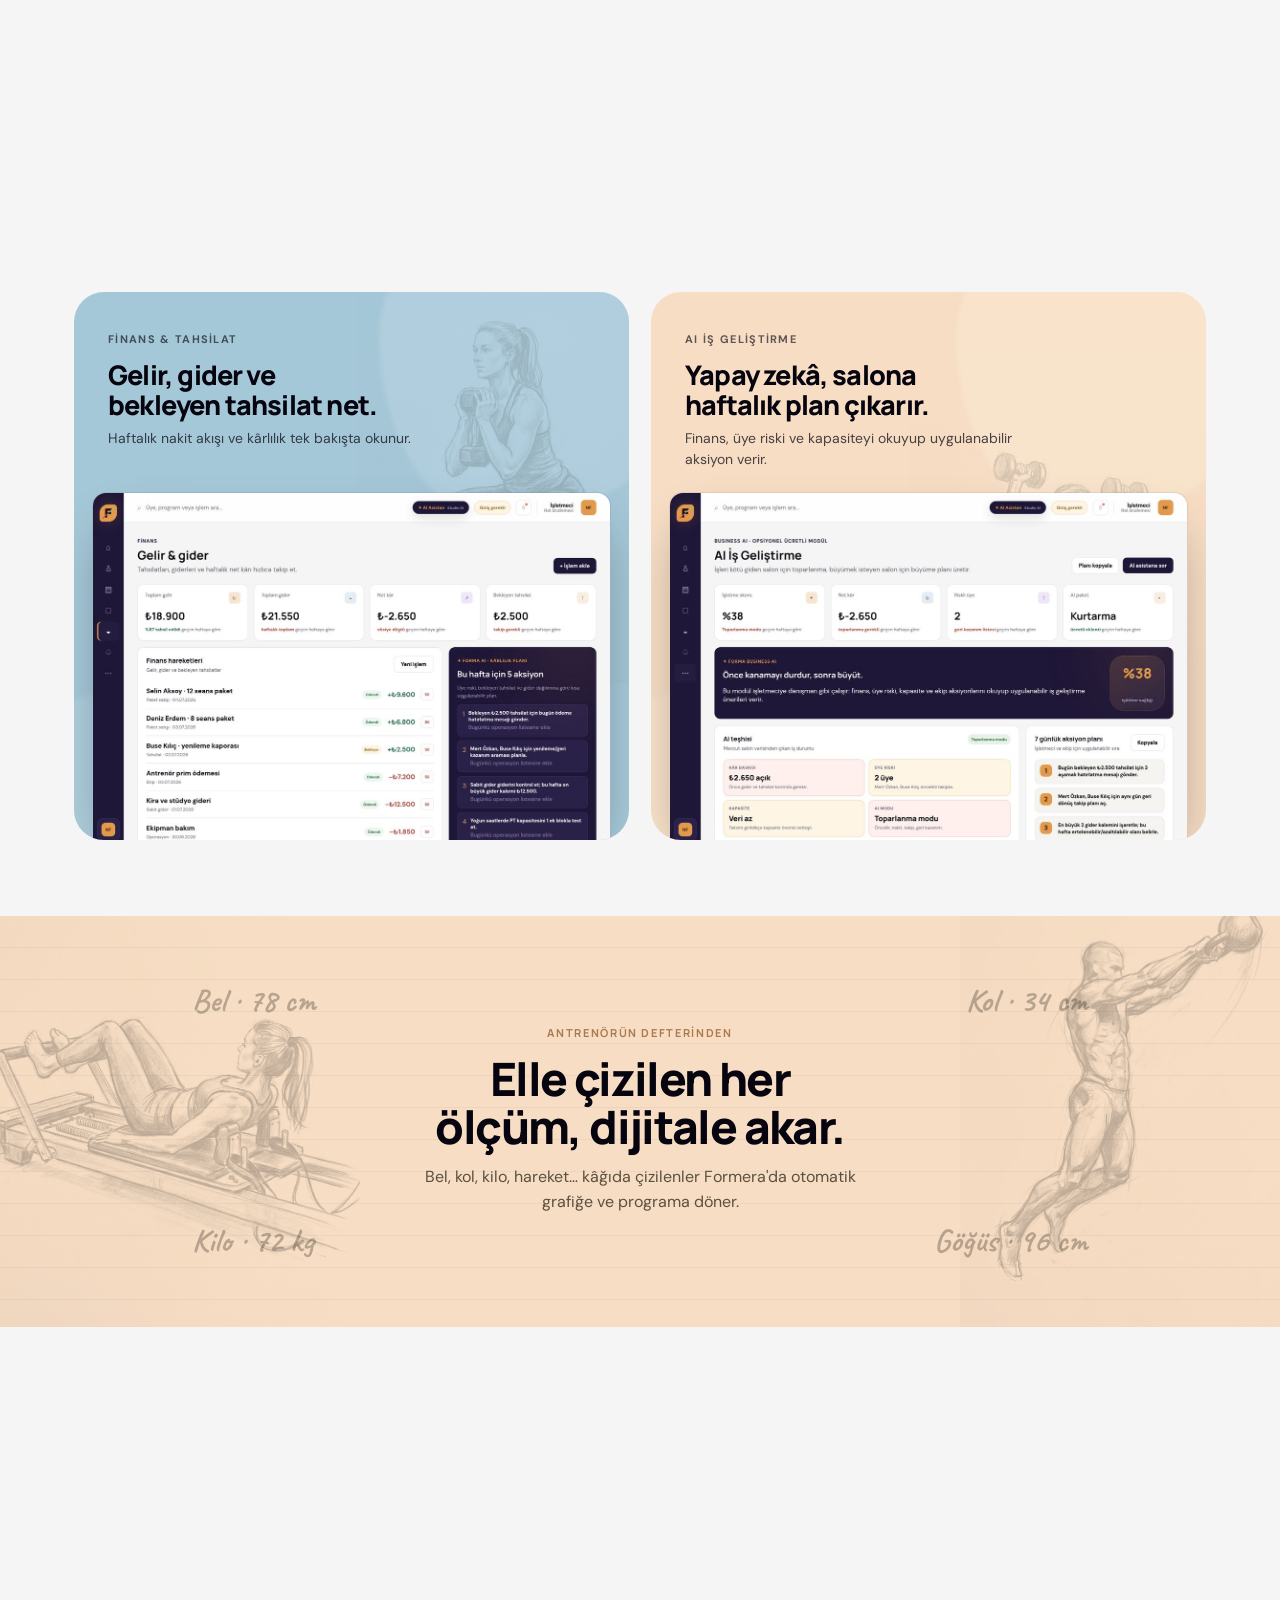
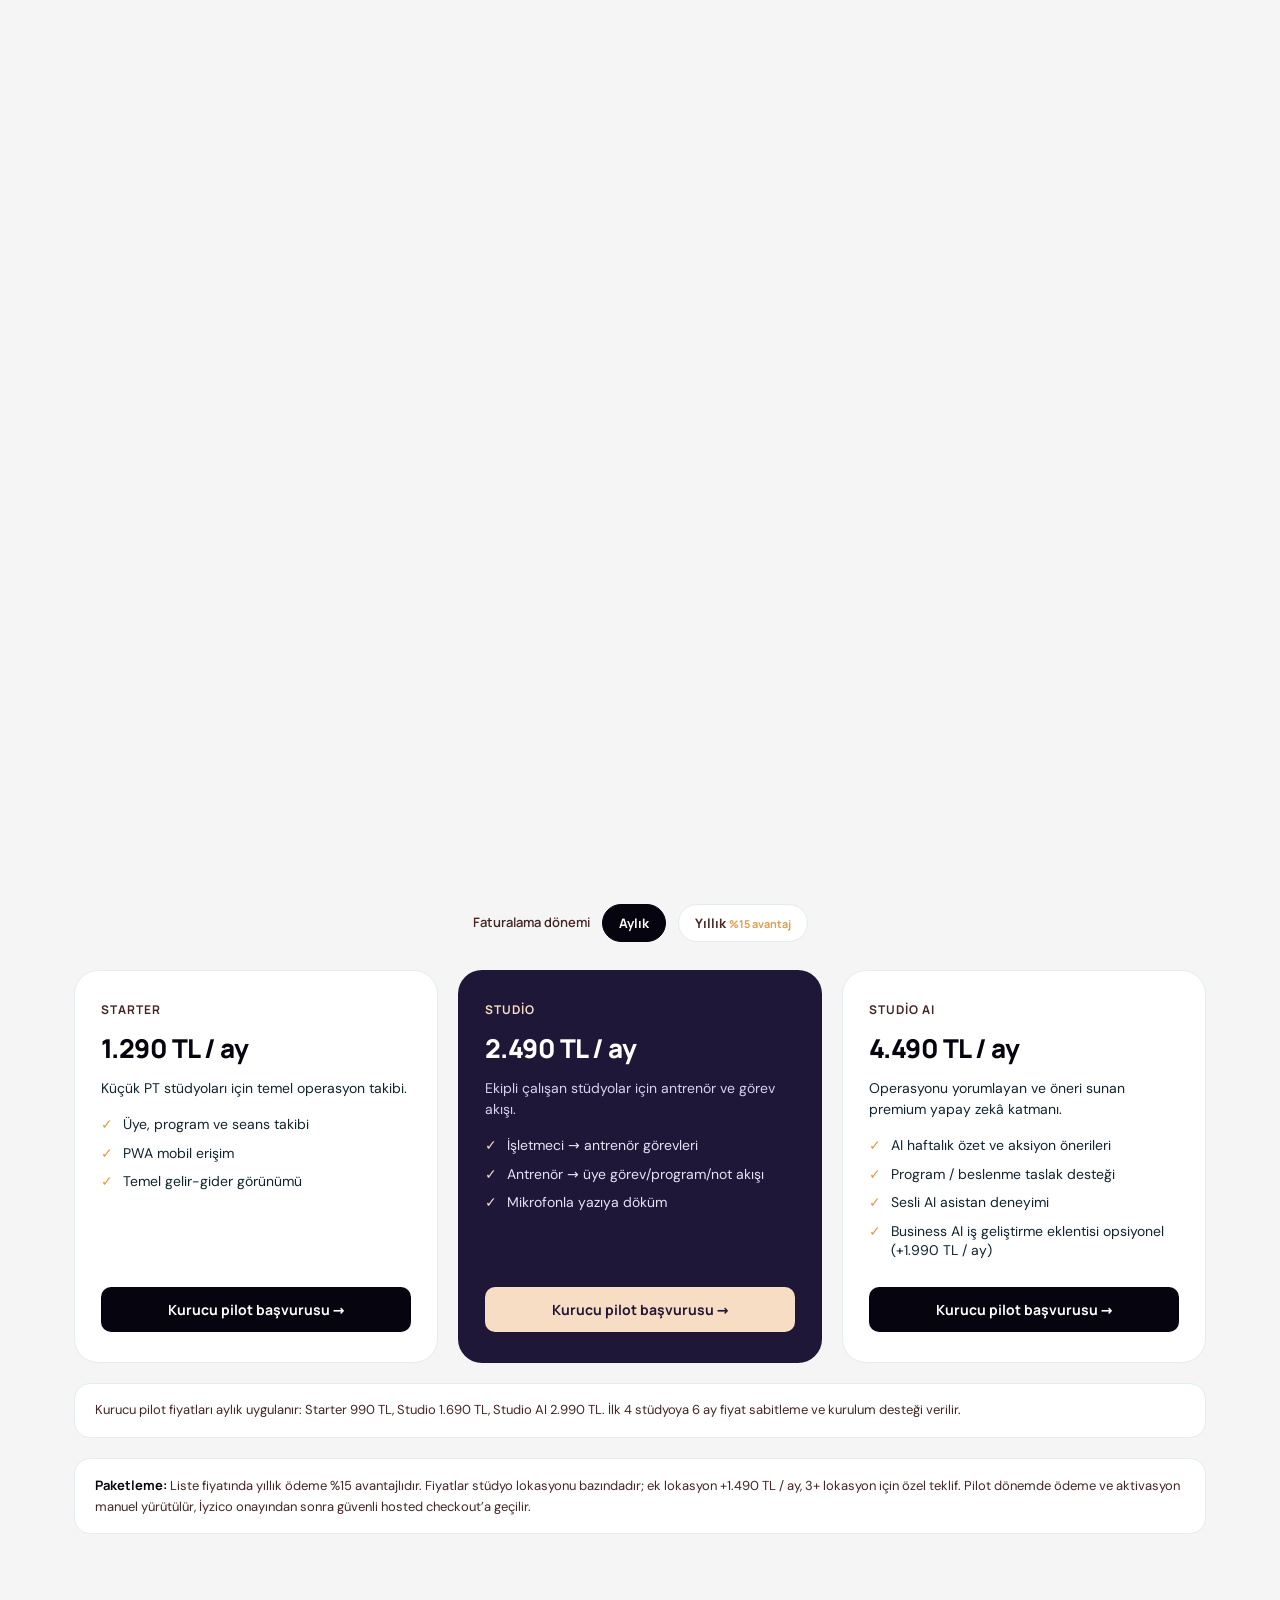
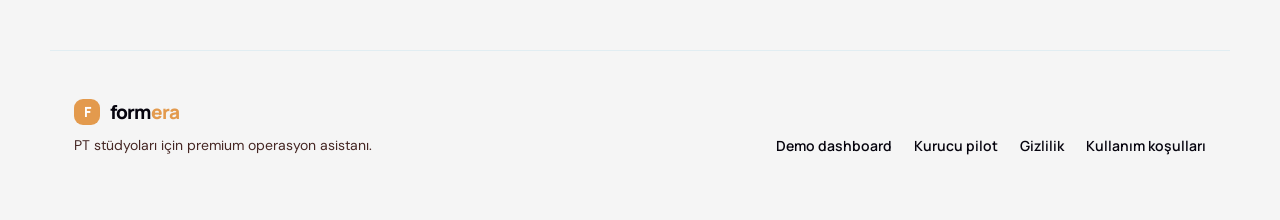
==== commit 3b84e797: "fix(pwa): splash/tema rengini papercraft'a çevir (manifest) manifest background_color/theme_color es" ====
--- a/index.html
+++ b/index.html
@@ -29,7 +29,7 @@
   <meta name="twitter:description" content="İşletmeci, antrenör ve üyeyi tek akışta buluşturan panel: üye takibi, program, seans planı, gelir-gider ve haftalık rapor." />
   <meta name="twitter:image" content="https://formera.me/assets/kettlebell-stage.jpg" />
 
-  <link rel="manifest" href="manifest.webmanifest?v=20260726-2" />
+  <link rel="manifest" href="manifest.webmanifest?v=20260828-1" />
   <link rel="icon" href="favicon.svg?v=20260828-5" type="image/svg+xml" />
   <link rel="shortcut icon" href="favicon.svg?v=20260828-5" type="image/svg+xml" />
   <link rel="apple-touch-icon" href="favicon.svg?v=20260828-5" />
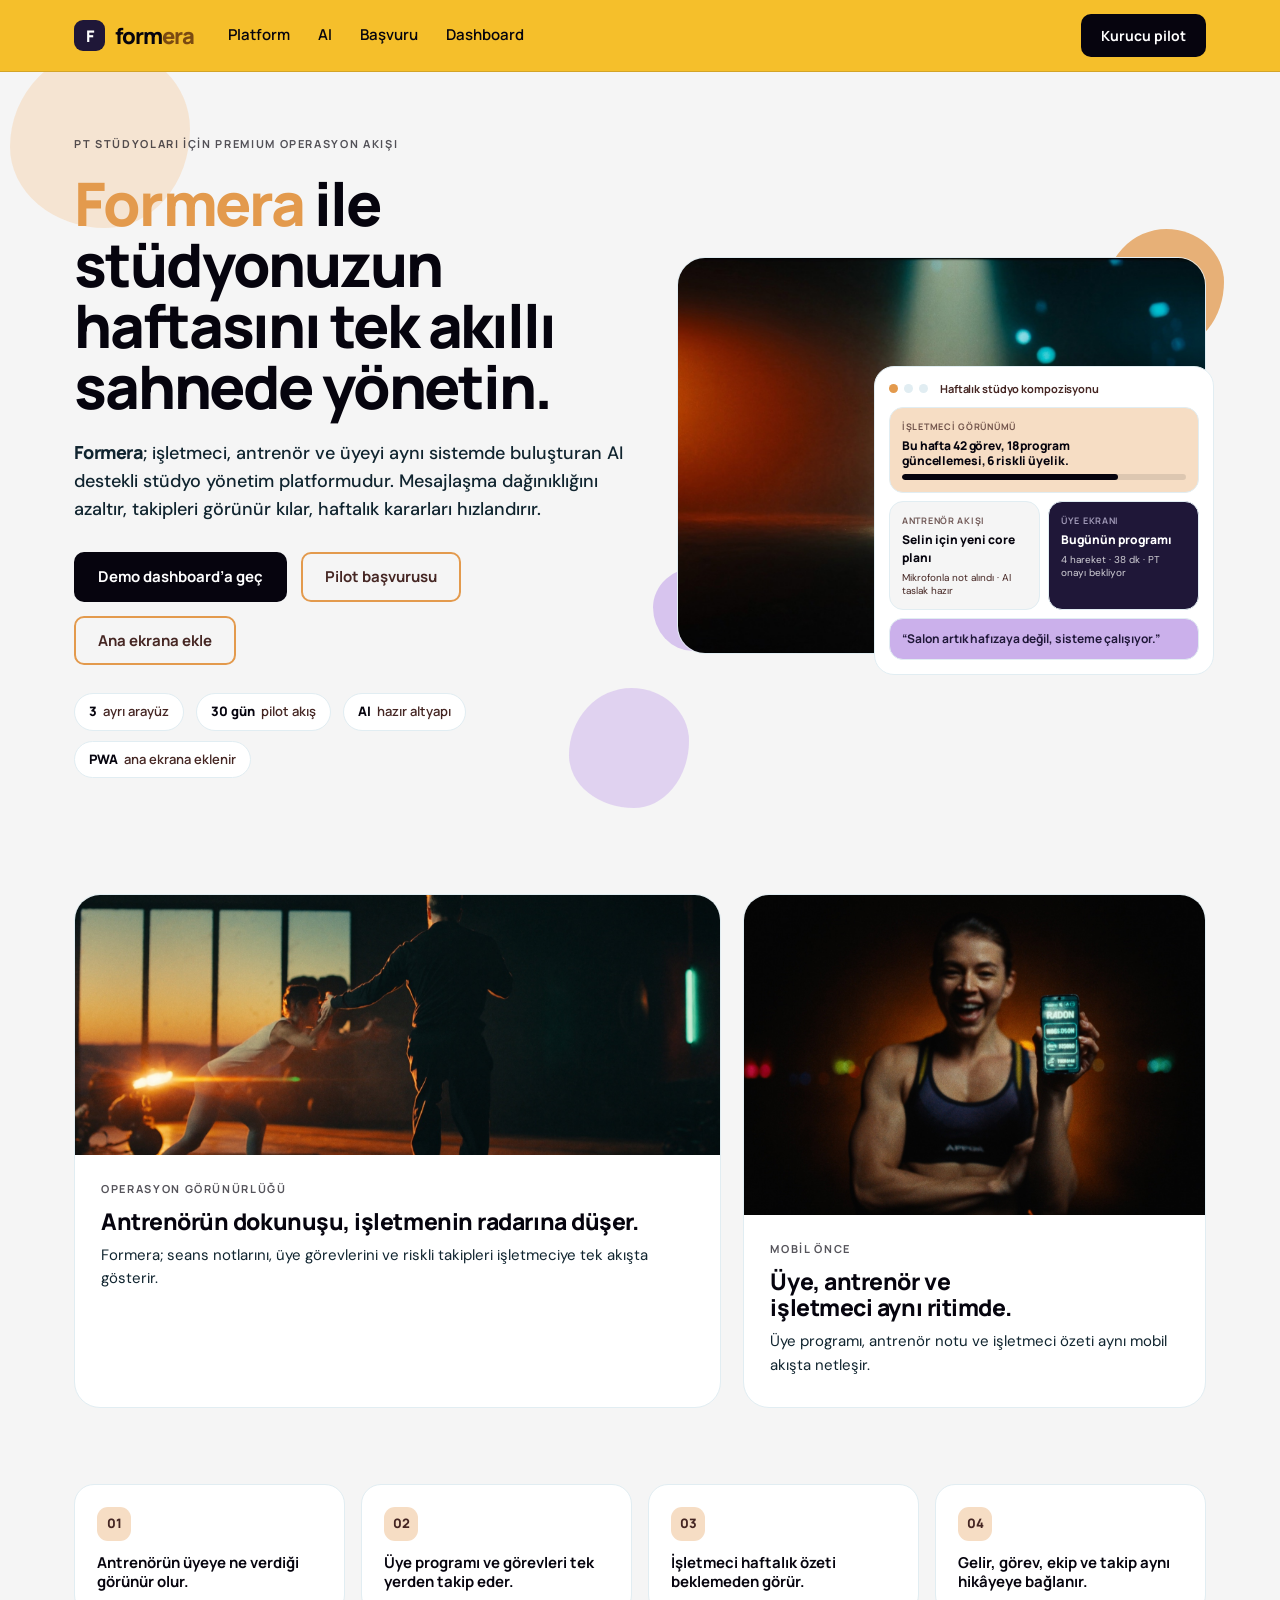
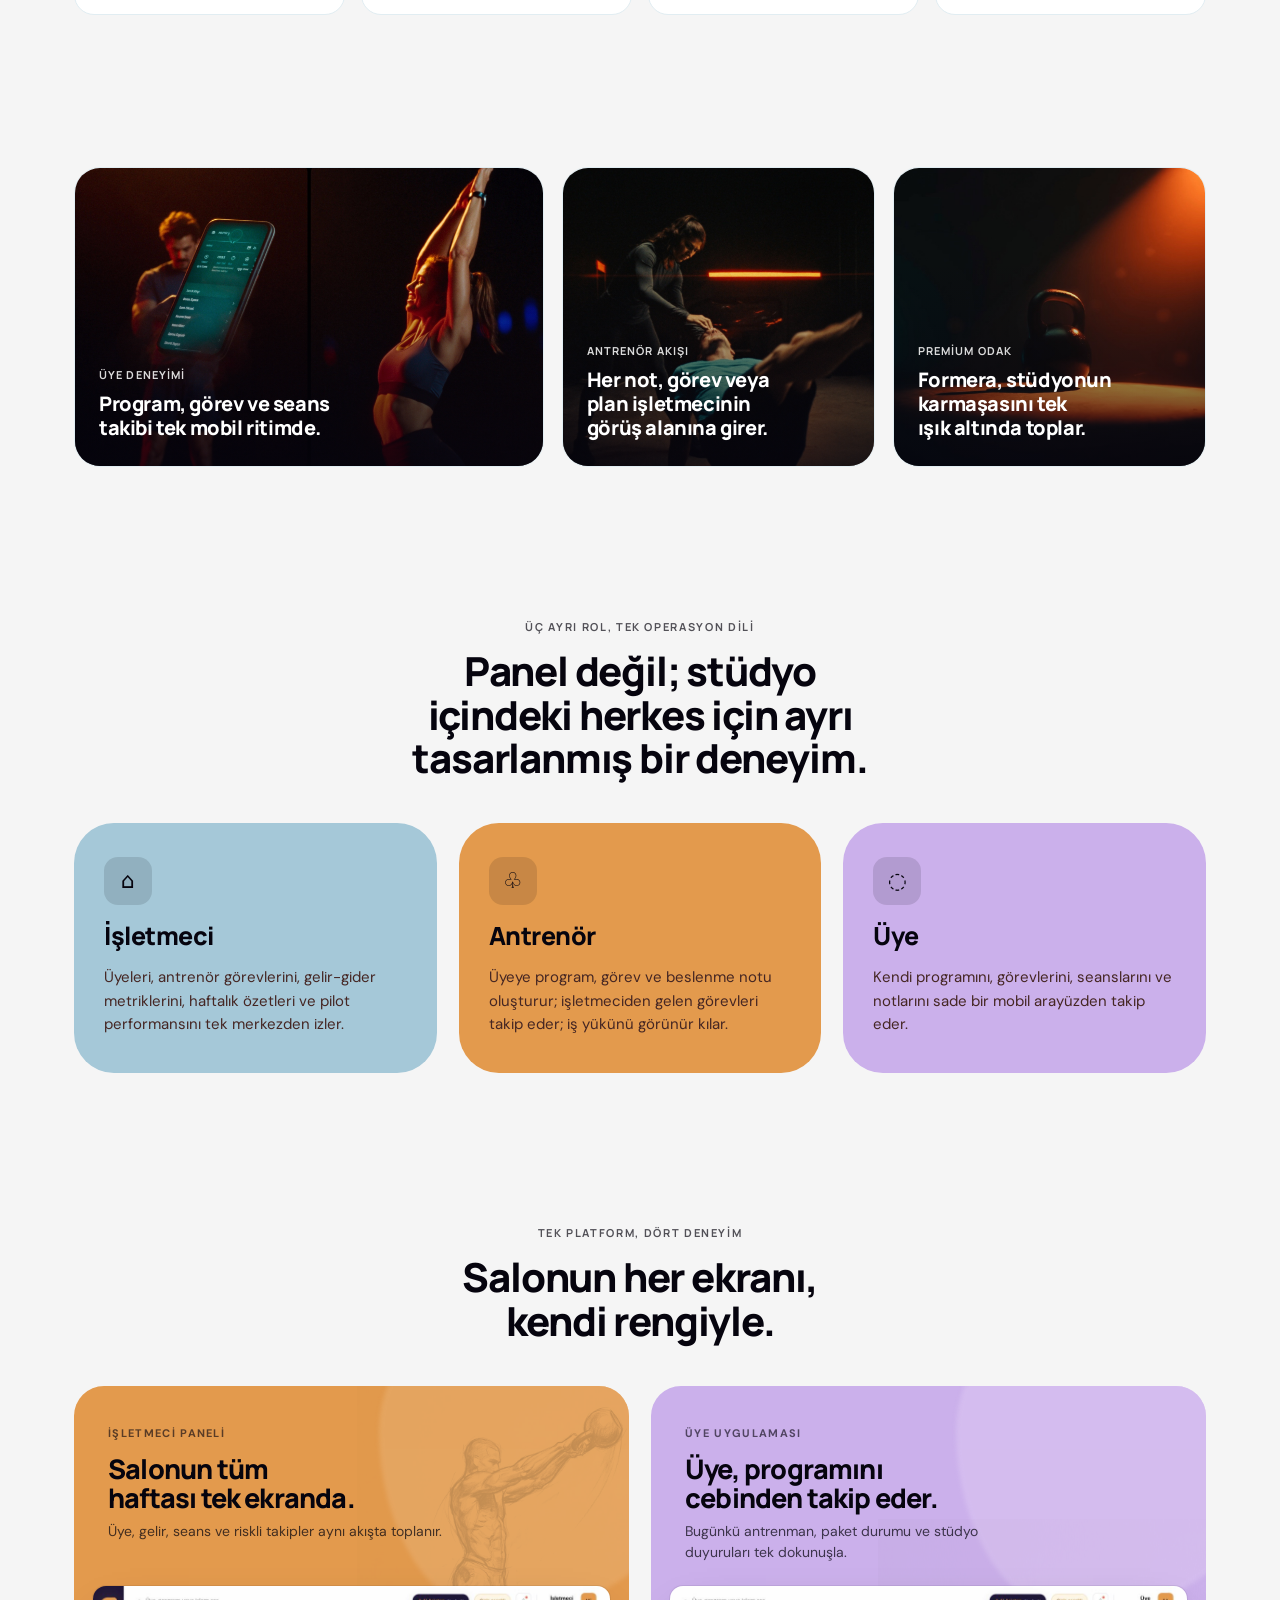
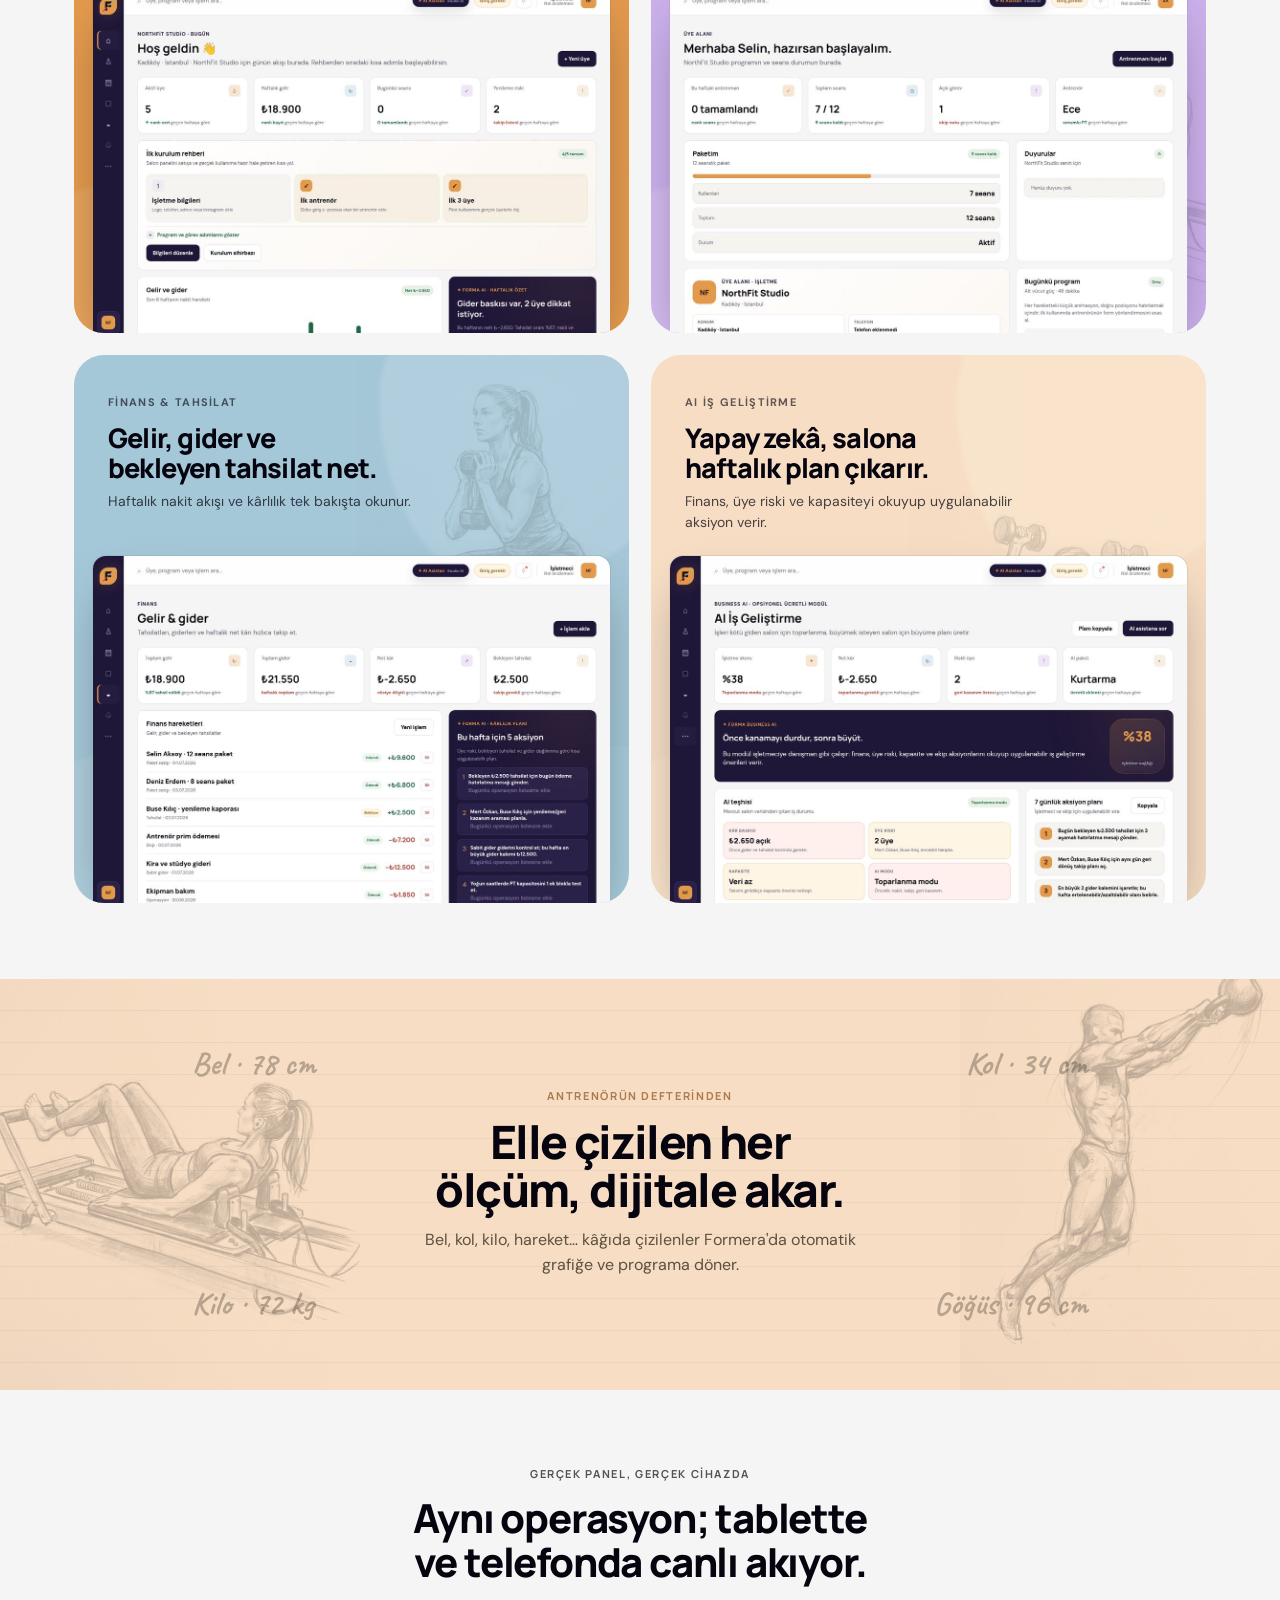
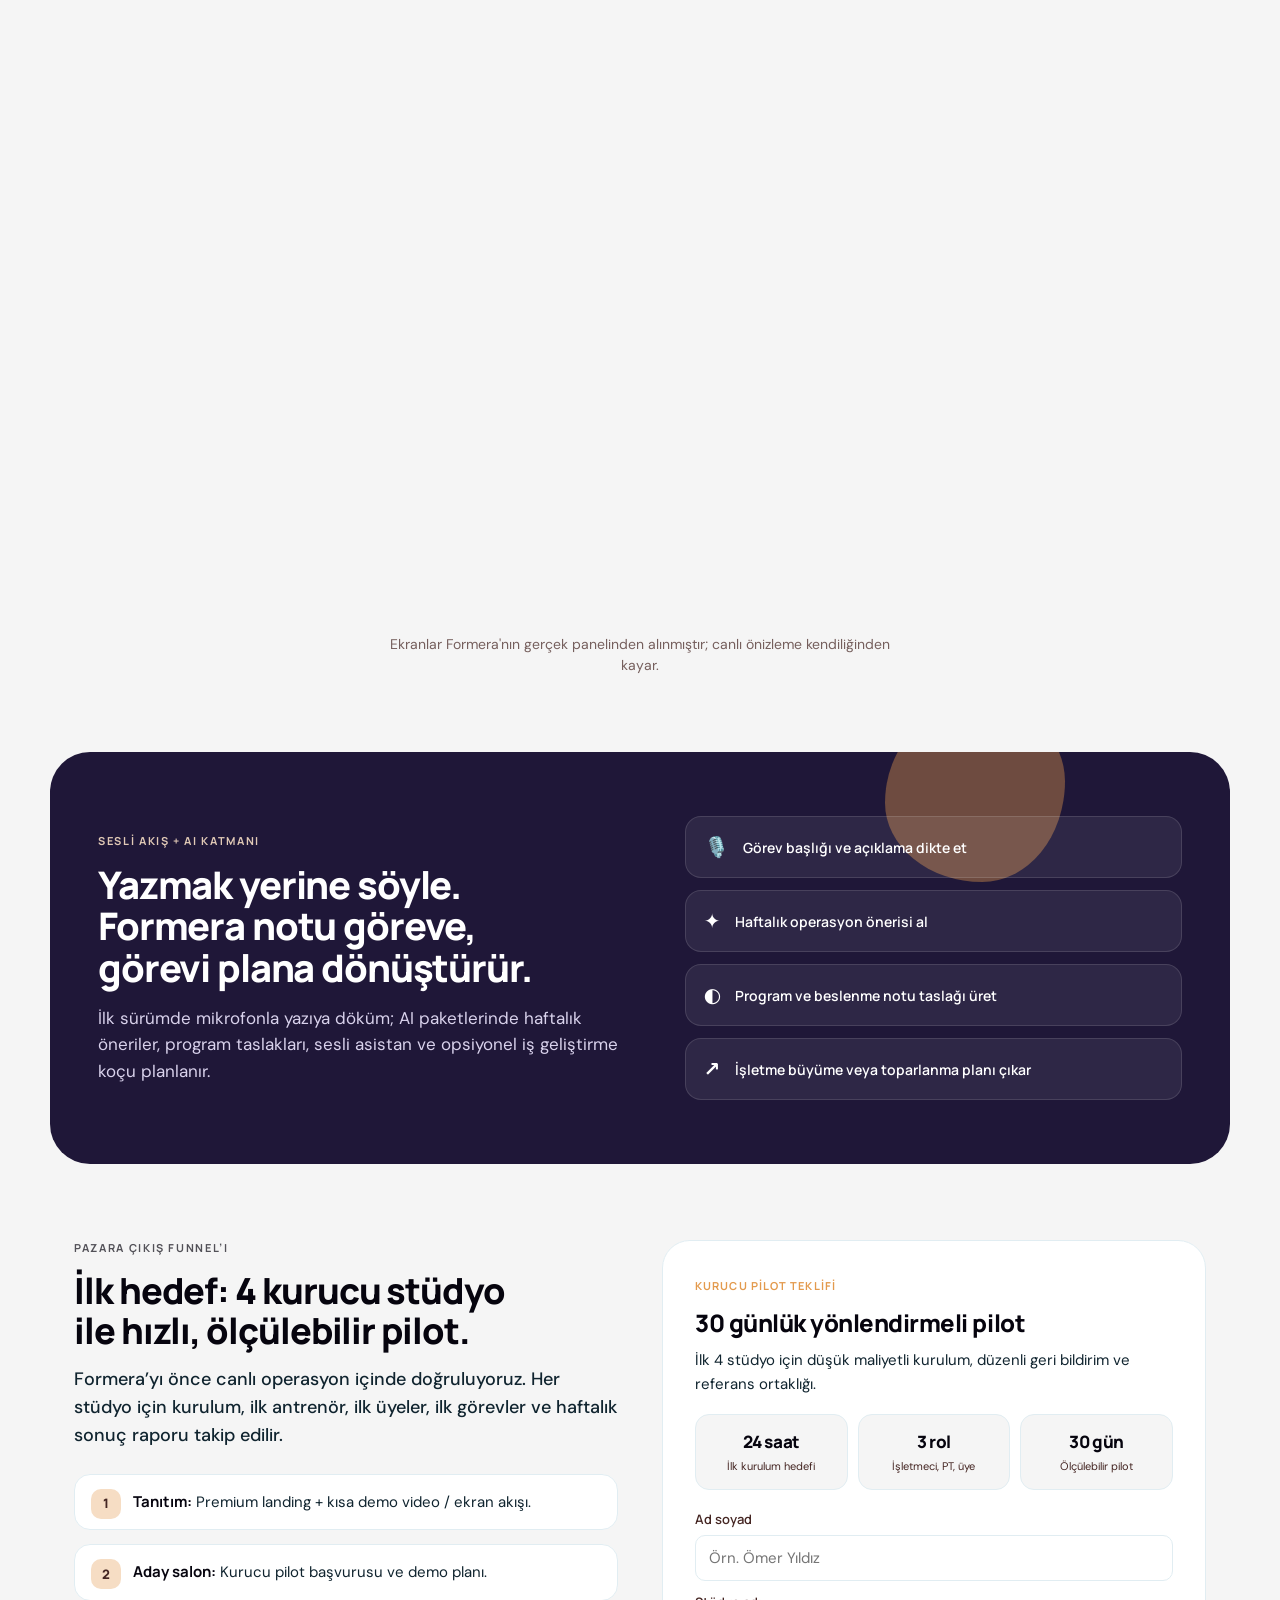
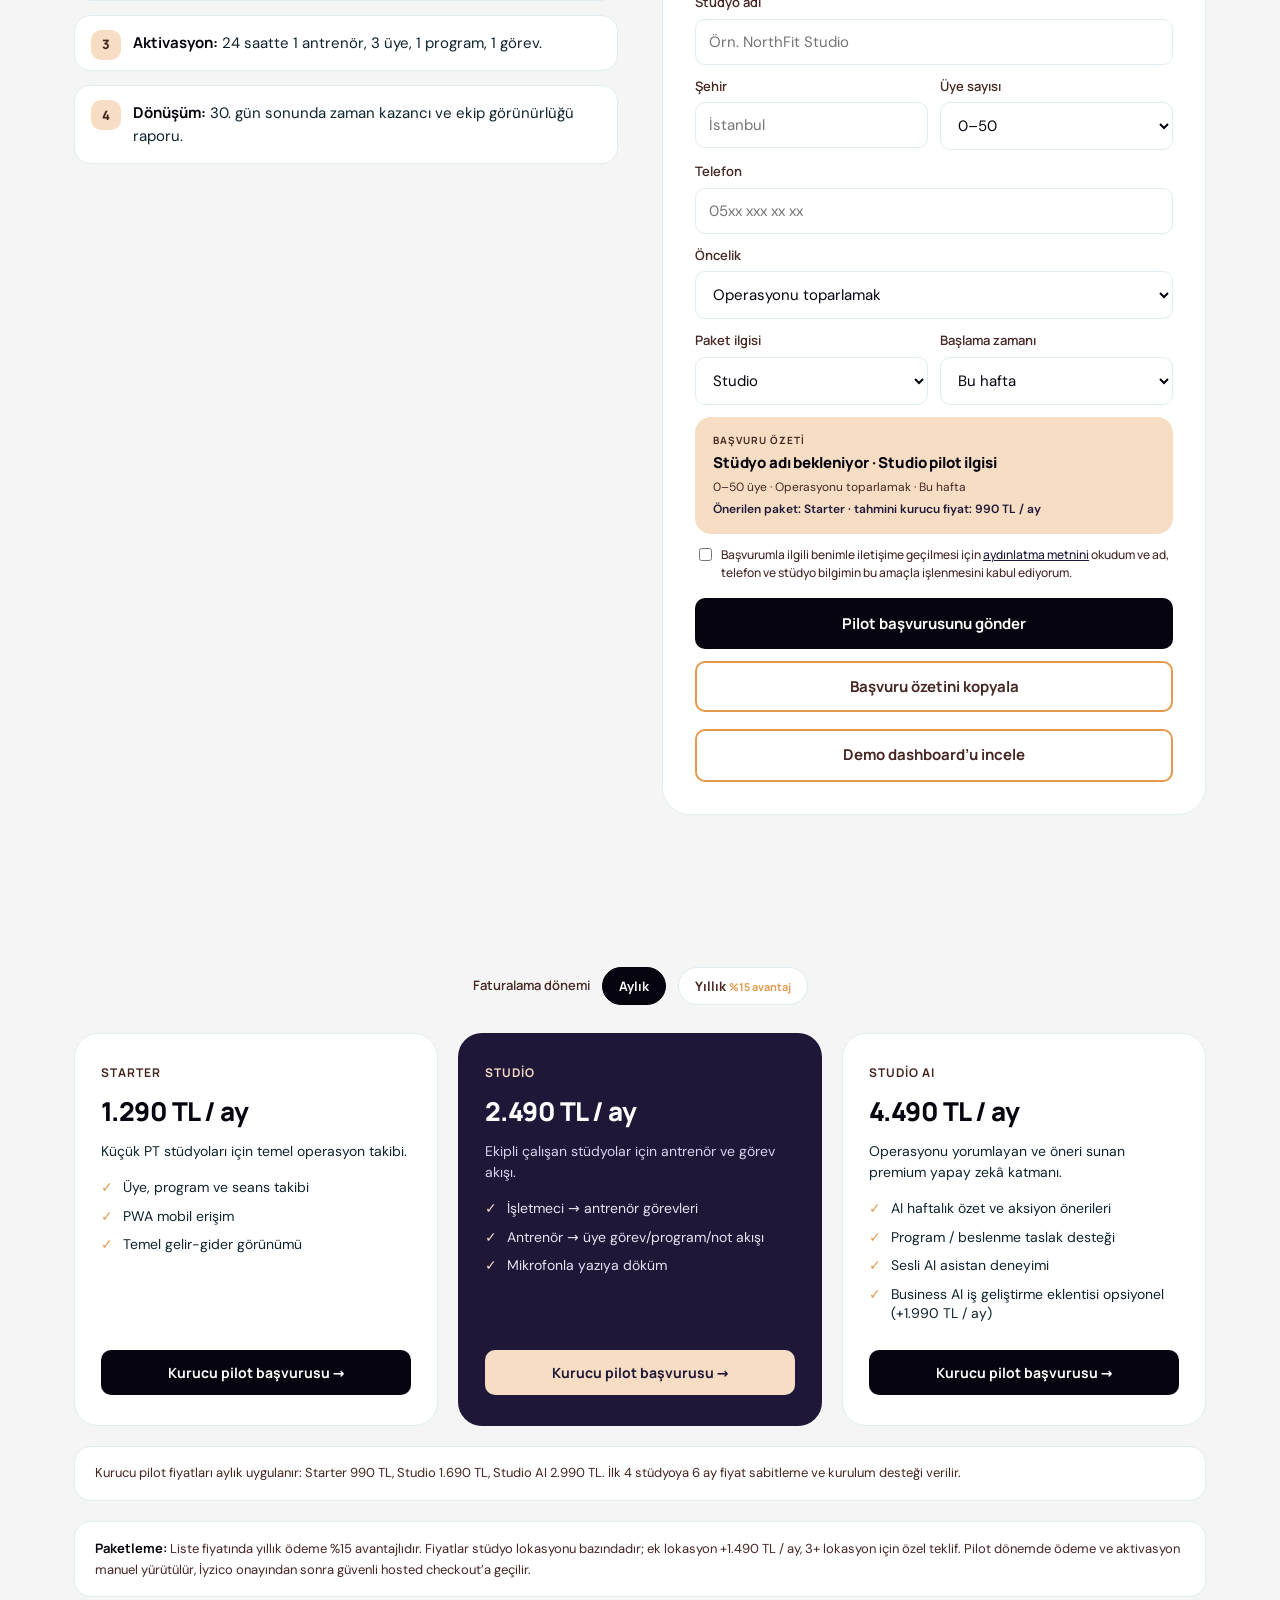
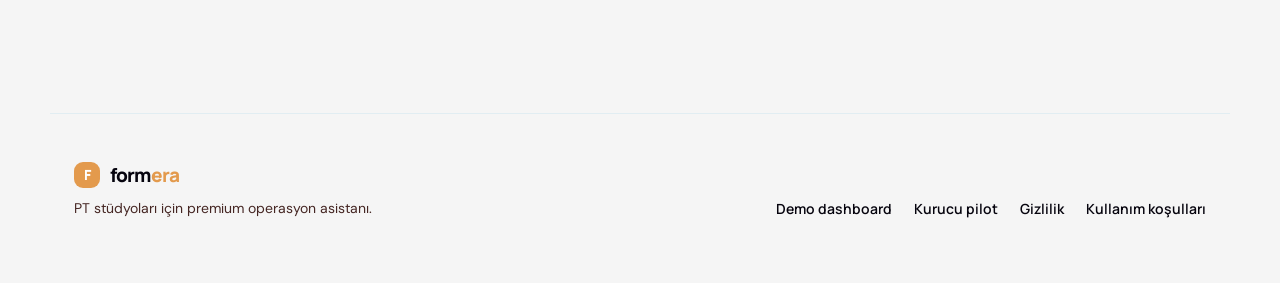
==== commit bb0e39e4: "feat(pwa): 'Ana ekrana ekle' butonu + net iOS/masaüstü ikon (PNG) - install.js: [data-install] buton" ====
--- a/index.html
+++ b/index.html
@@ -32,7 +32,7 @@
   <link rel="manifest" href="manifest.webmanifest?v=20260828-1" />
   <link rel="icon" href="favicon.svg?v=20260828-5" type="image/svg+xml" />
   <link rel="shortcut icon" href="favicon.svg?v=20260828-5" type="image/svg+xml" />
-  <link rel="apple-touch-icon" href="favicon.svg?v=20260828-5" />
+  <link rel="apple-touch-icon" href="assets/apple-touch-icon.png?v=20260828-1" />
 
   <!-- Yazı tipleri kendi origin'imizden; Google Fonts hotlink'i KVKK gereği kaldırıldı. -->
   <link rel="preload" as="font" type="font/woff2" href="assets/fonts/dm-sans-latin-ext-400-normal.woff2" crossorigin>
@@ -65,6 +65,7 @@
         <div class="hero-actions">
           <a class="primary" href="dashboard.html?demo=1" target="_blank" rel="noopener">Demo dashboard’a geç</a>
           <a class="secondary" href="#pilot">Pilot başvurusu</a>
+          <button type="button" class="secondary" data-install hidden>Ana ekrana ekle</button>
         </div>
         <div class="trust-row" aria-label="Öne çıkan metrikler">
           <span><strong>3</strong> ayrı arayüz</span>
@@ -428,5 +429,6 @@
   <script src="config.js?v=20260817-1"></script>
   <script src="landing.js?v=20260828-1"></script>
   <script src="pwa.js?v=20260726-2"></script>
+  <script src="install.js?v=20260828-1"></script>
 </body>
 </html>
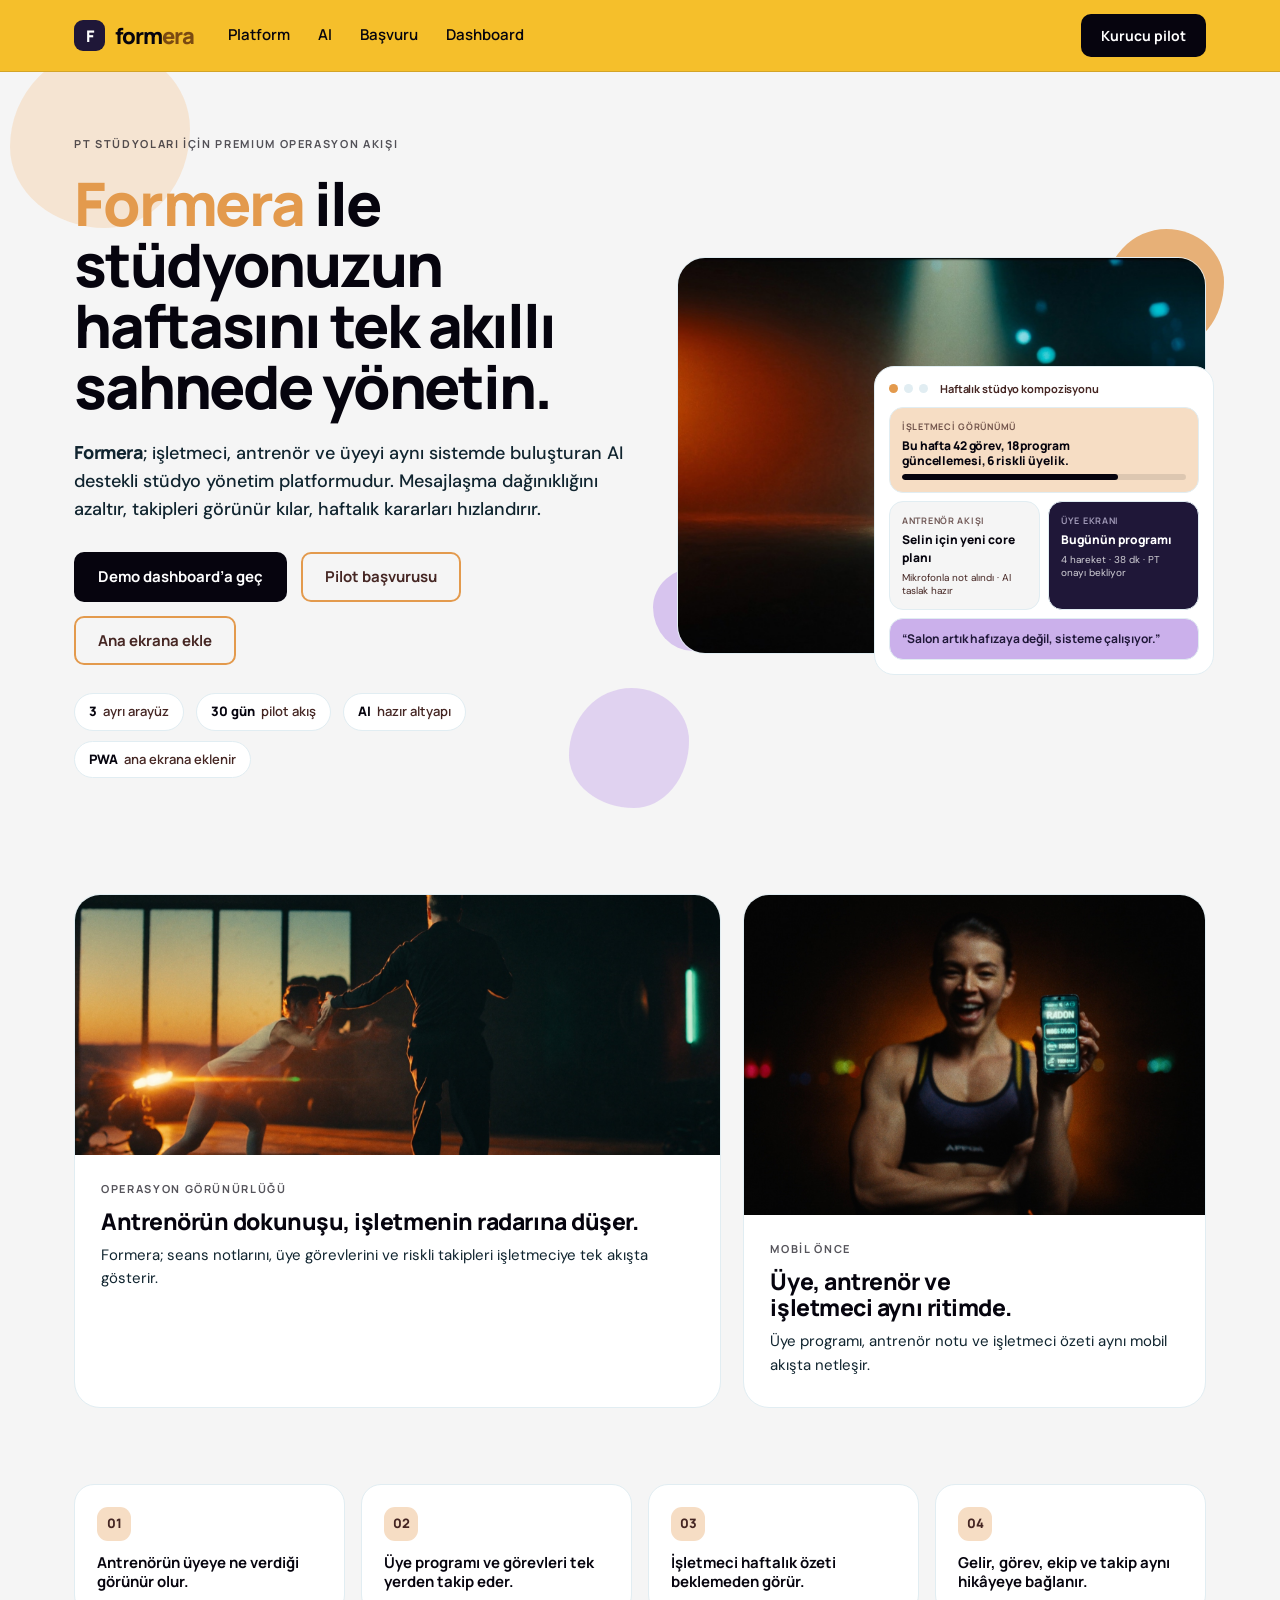
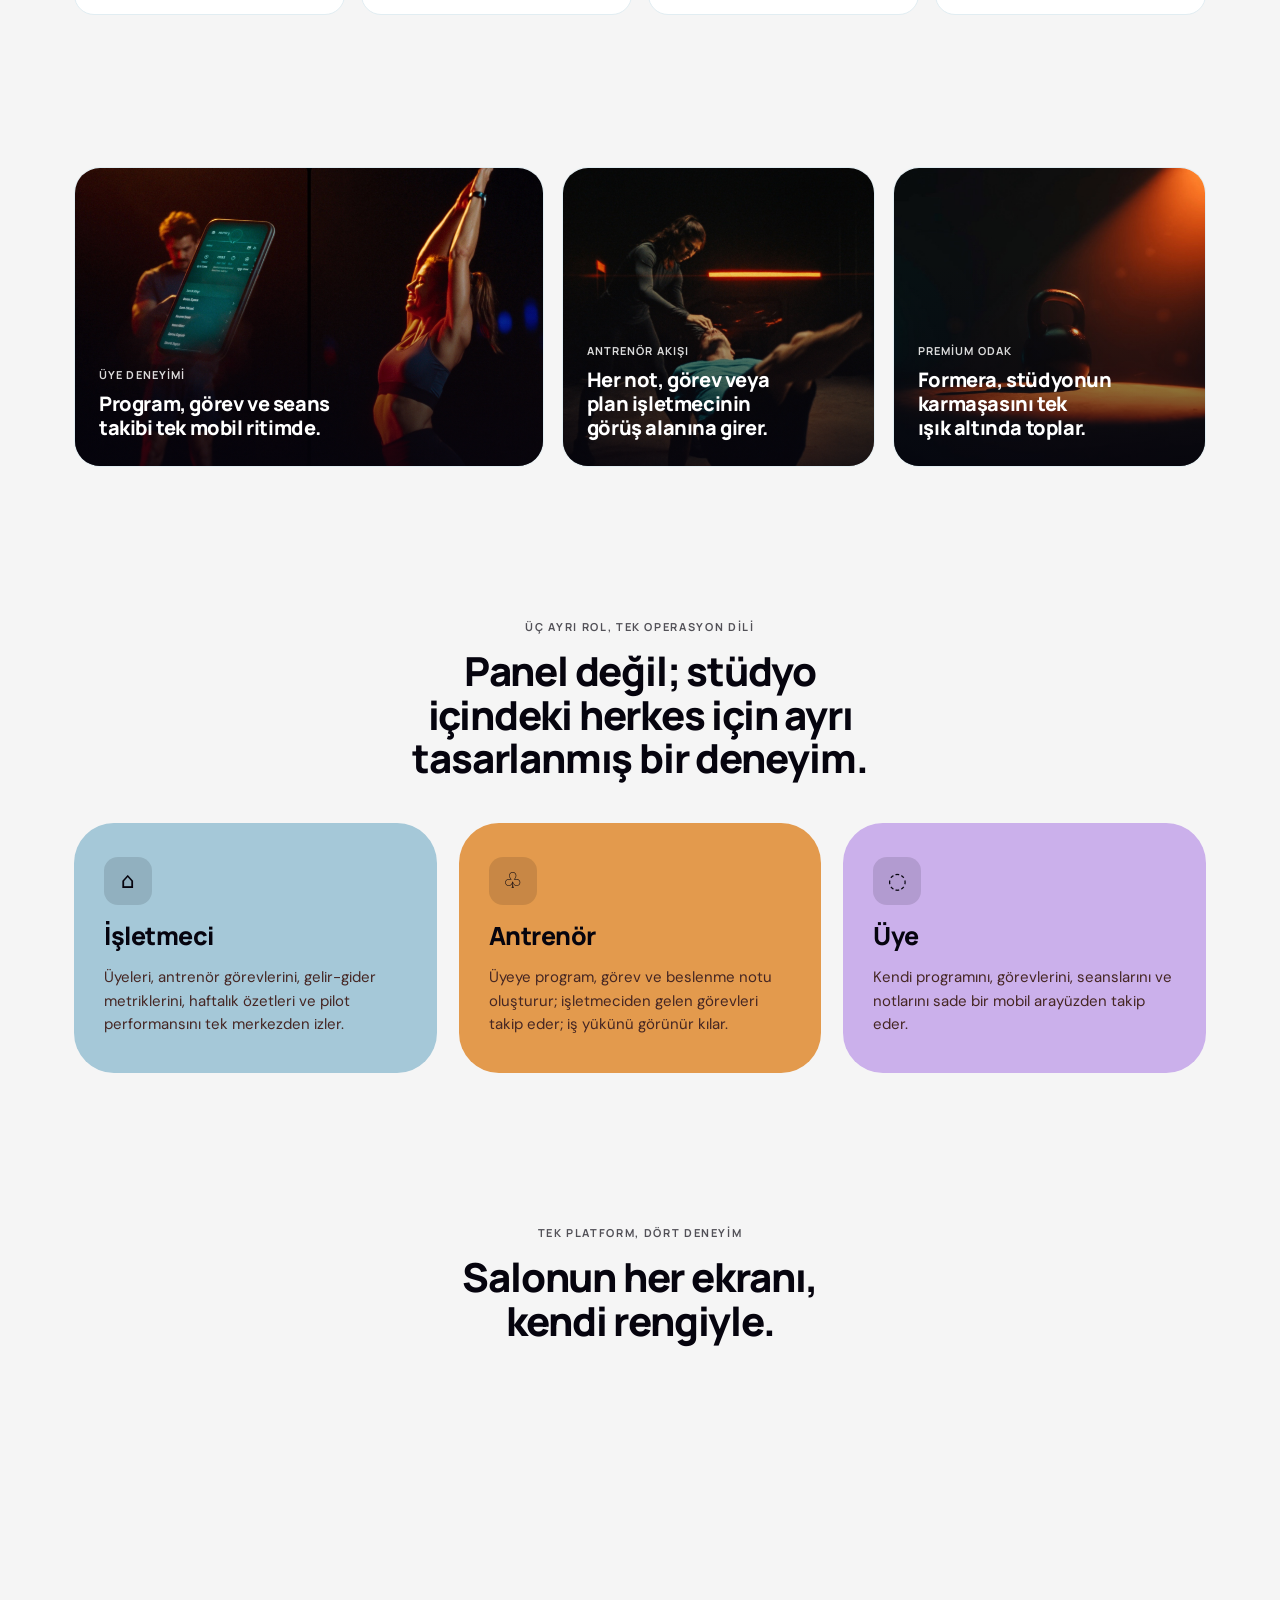
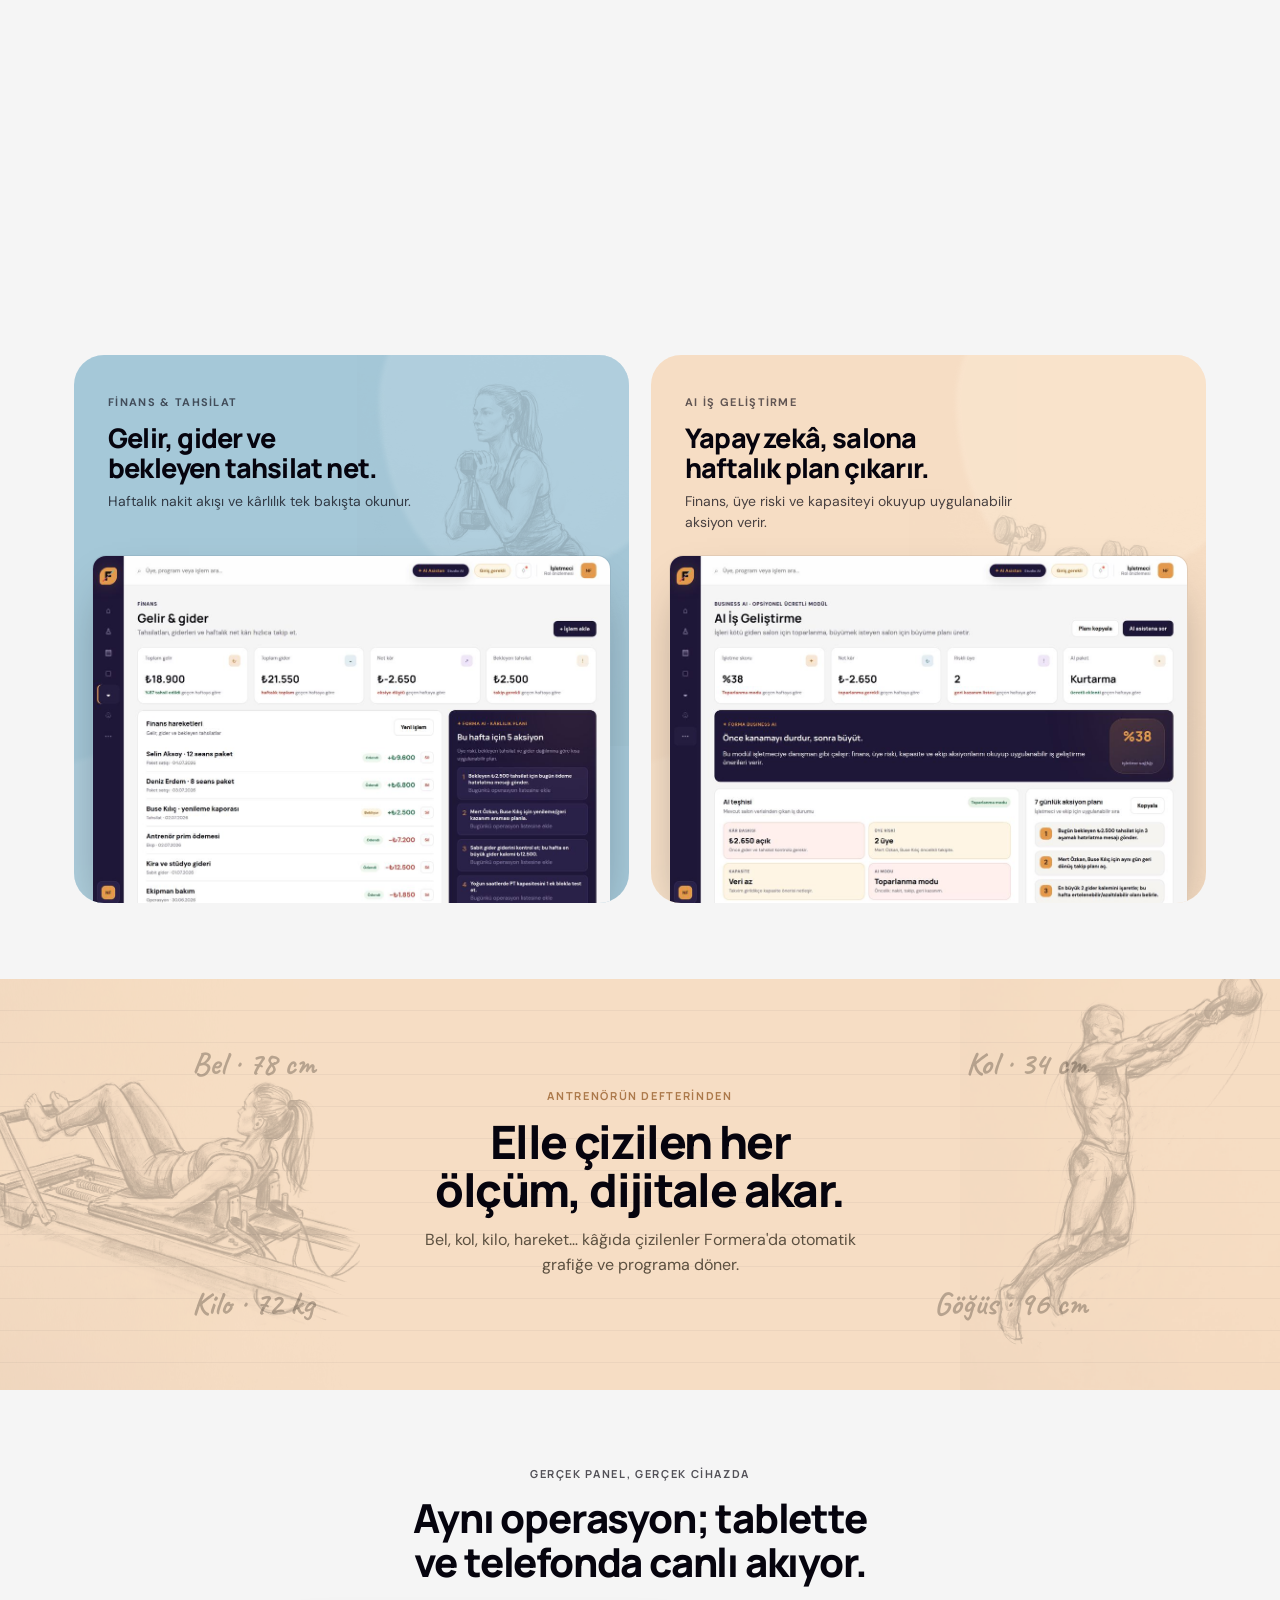
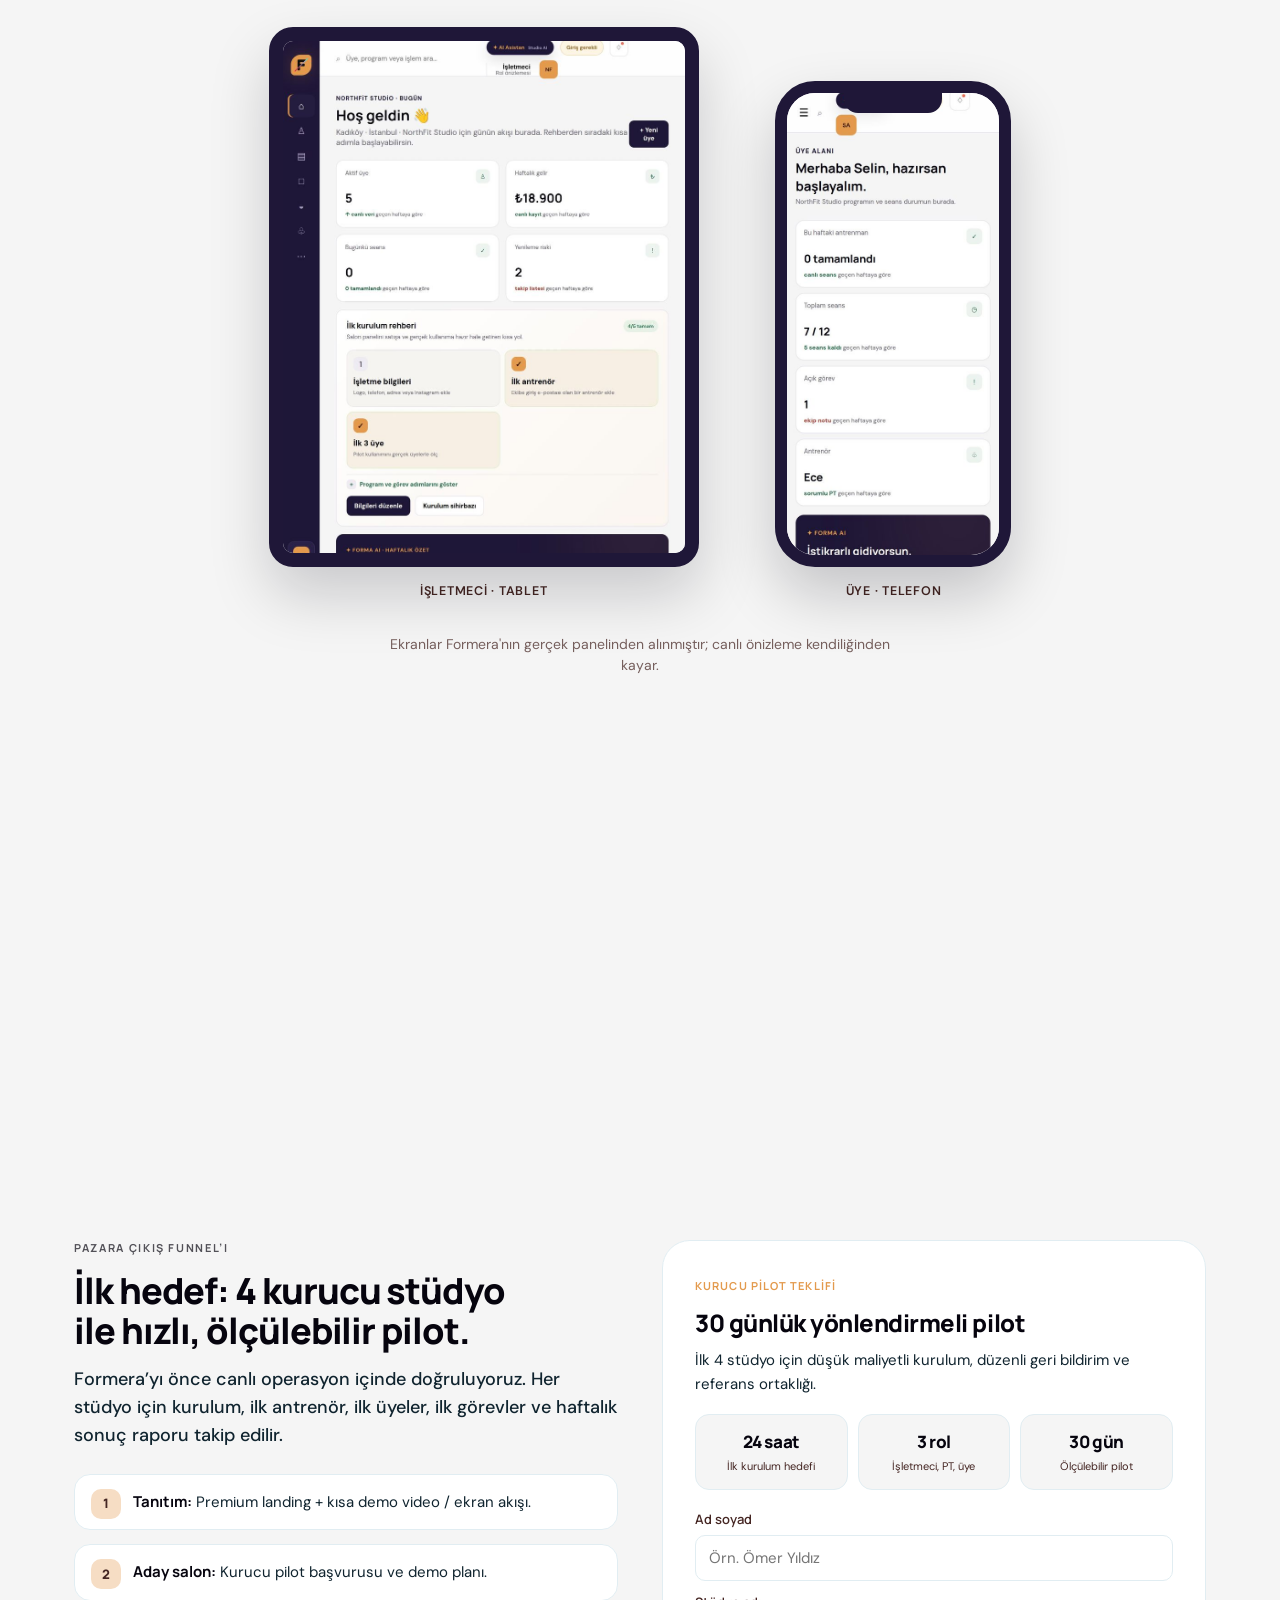
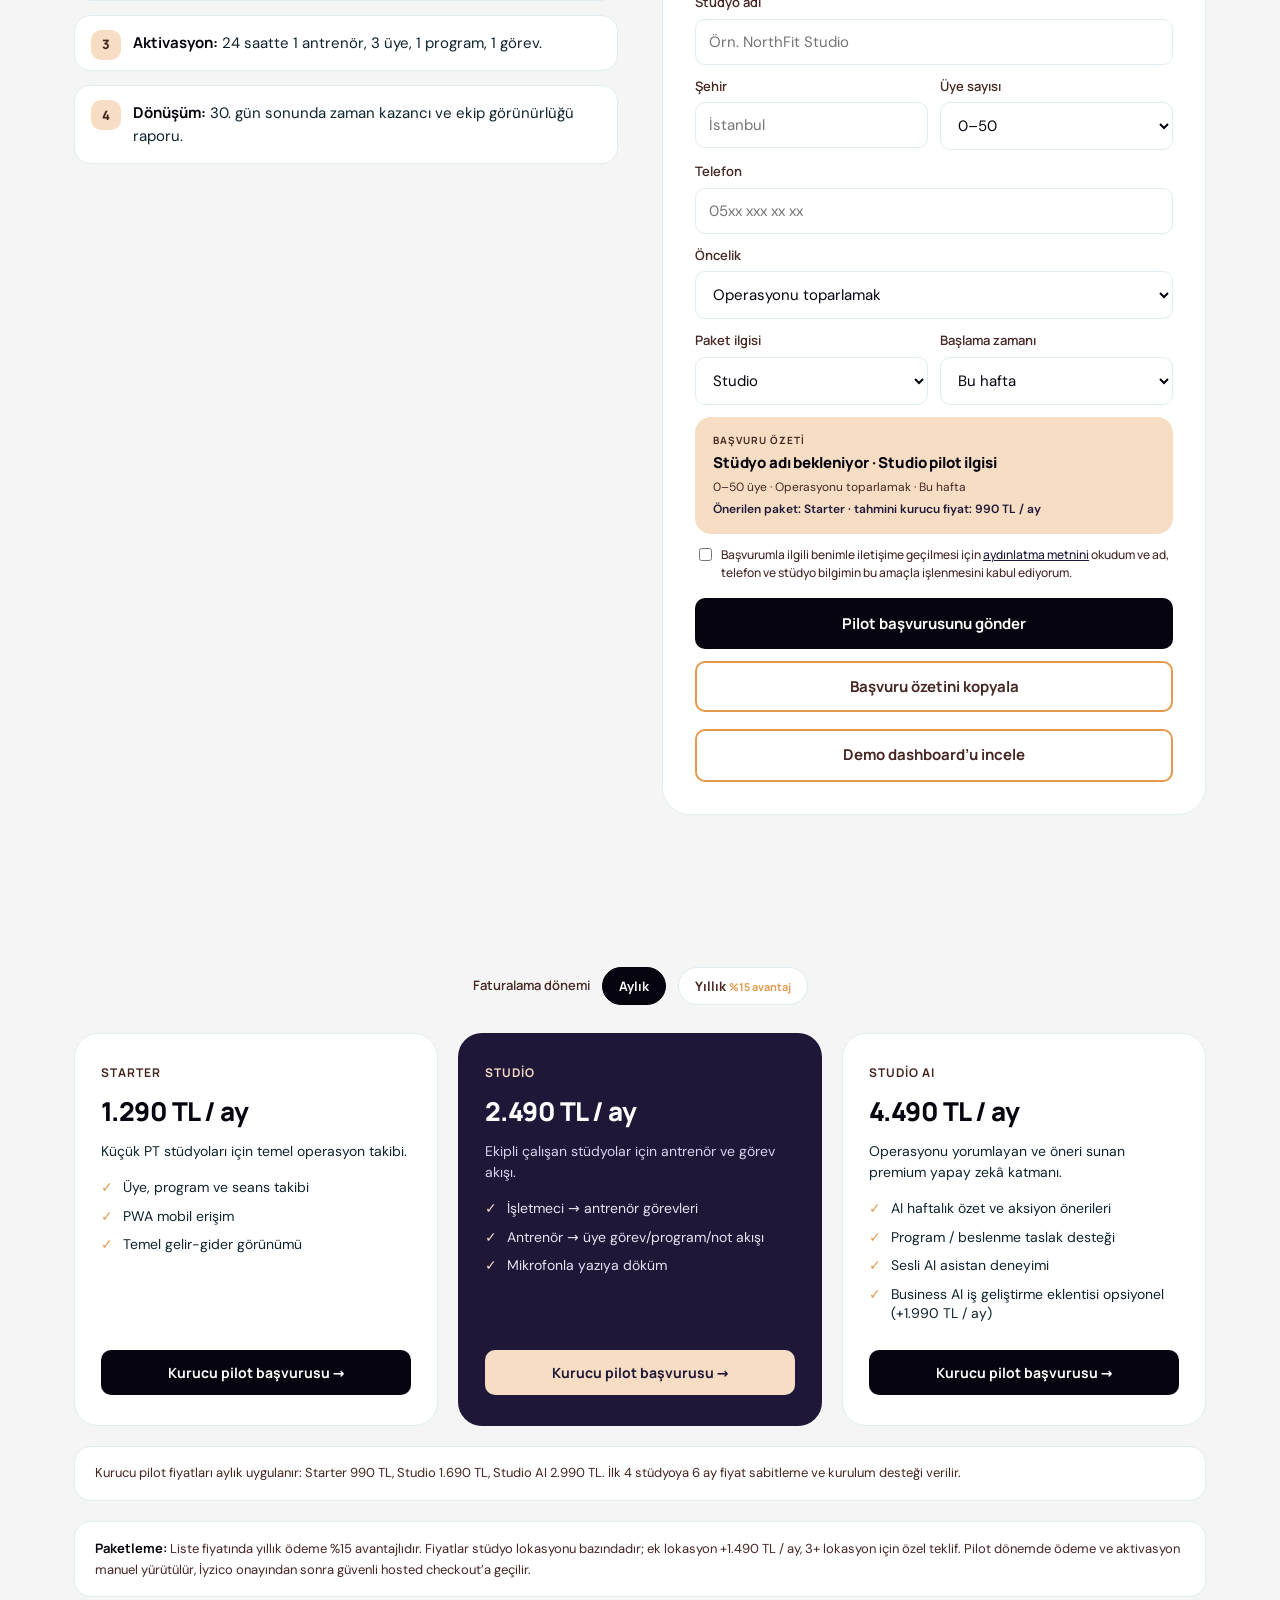
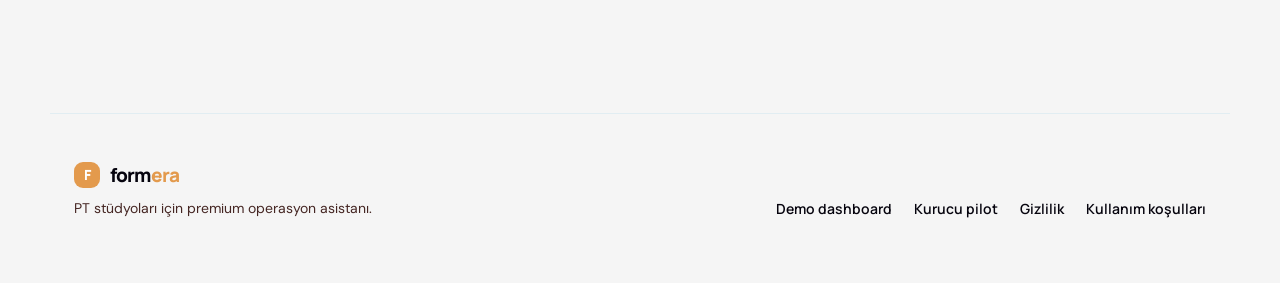
==== commit 4b699464: "fix(pwa): dock/ana ekran ikonunu sadeleştir (net terracotta 'F') Önceki PNG ikon icon.svg'den üretil" ====
--- a/index.html
+++ b/index.html
@@ -29,10 +29,10 @@
   <meta name="twitter:description" content="İşletmeci, antrenör ve üyeyi tek akışta buluşturan panel: üye takibi, program, seans planı, gelir-gider ve haftalık rapor." />
   <meta name="twitter:image" content="https://formera.me/assets/kettlebell-stage.jpg" />
 
-  <link rel="manifest" href="manifest.webmanifest?v=20260828-1" />
+  <link rel="manifest" href="manifest.webmanifest?v=20260828-2" />
   <link rel="icon" href="favicon.svg?v=20260828-5" type="image/svg+xml" />
   <link rel="shortcut icon" href="favicon.svg?v=20260828-5" type="image/svg+xml" />
-  <link rel="apple-touch-icon" href="assets/apple-touch-icon.png?v=20260828-1" />
+  <link rel="apple-touch-icon" href="assets/apple-touch-icon.png?v=20260828-2" />
 
   <!-- Yazı tipleri kendi origin'imizden; Google Fonts hotlink'i KVKK gereği kaldırıldı. -->
   <link rel="preload" as="font" type="font/woff2" href="assets/fonts/dm-sans-latin-ext-400-normal.woff2" crossorigin>
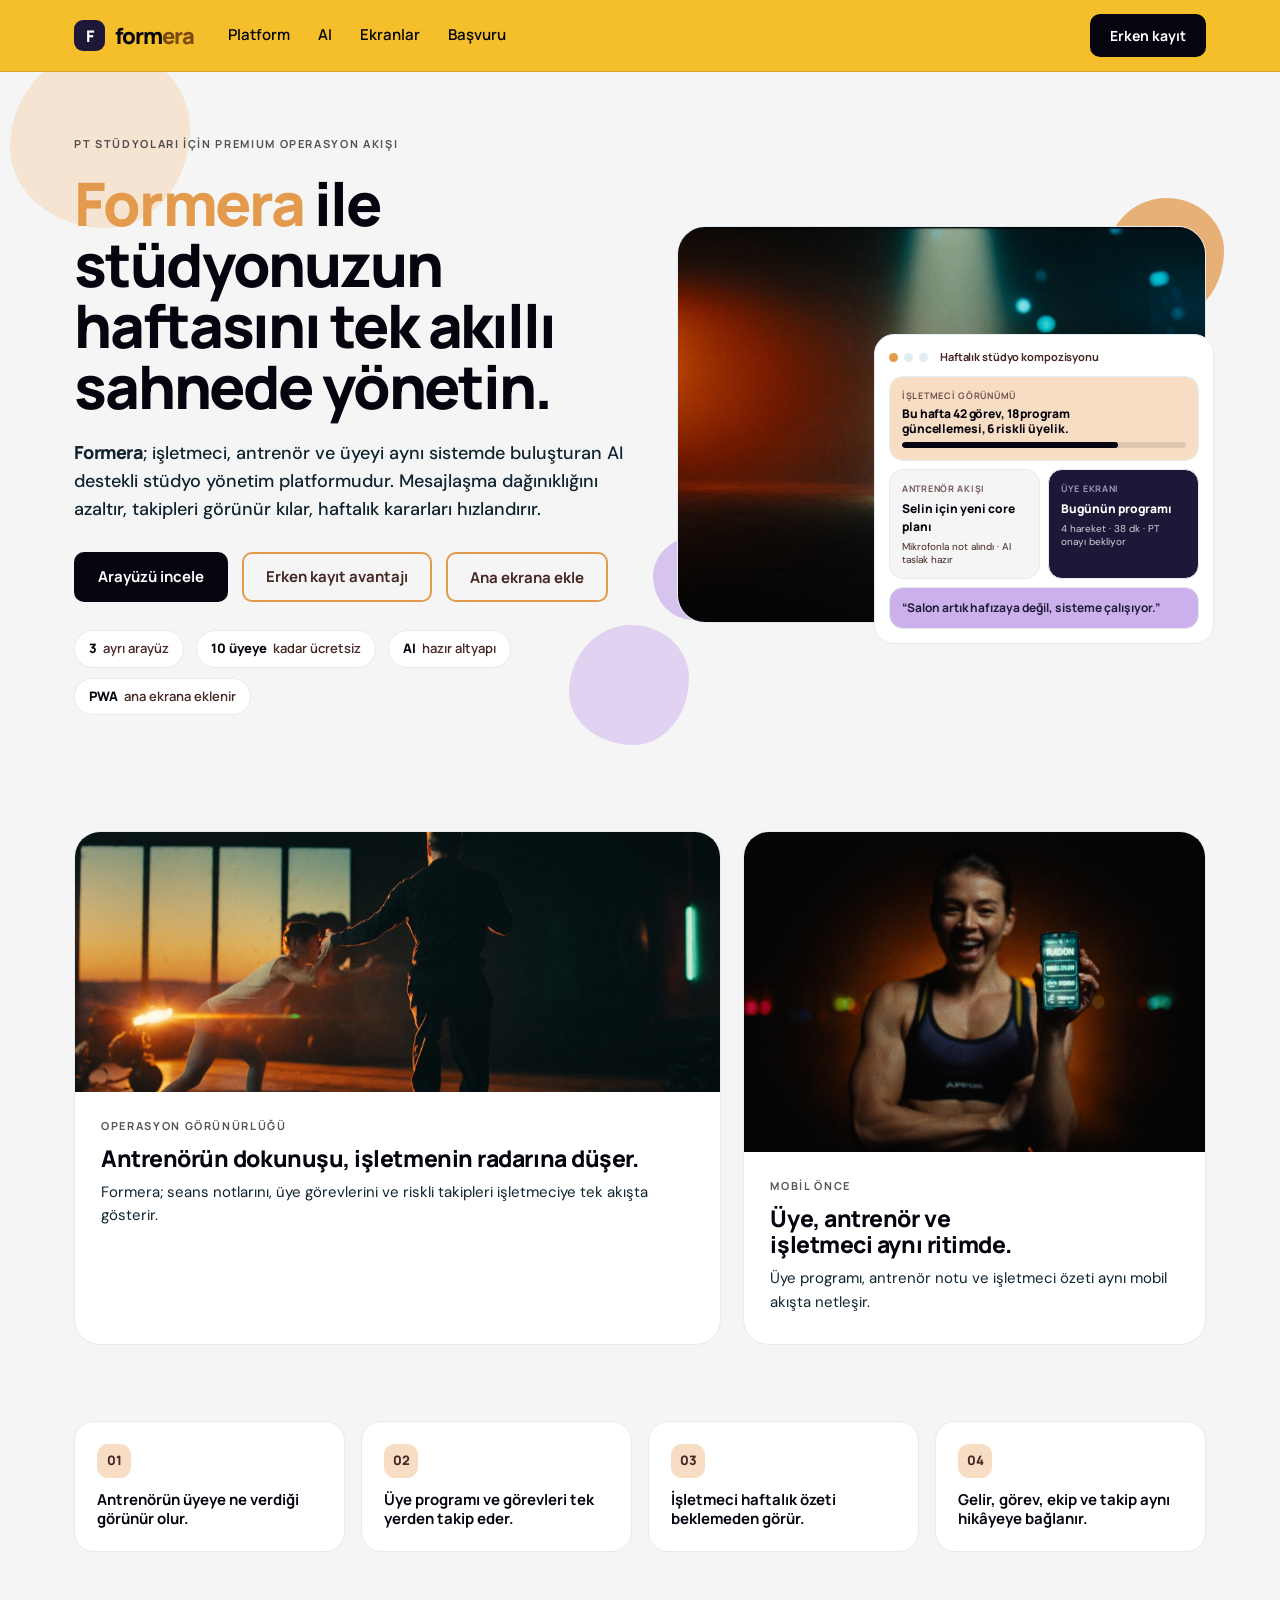
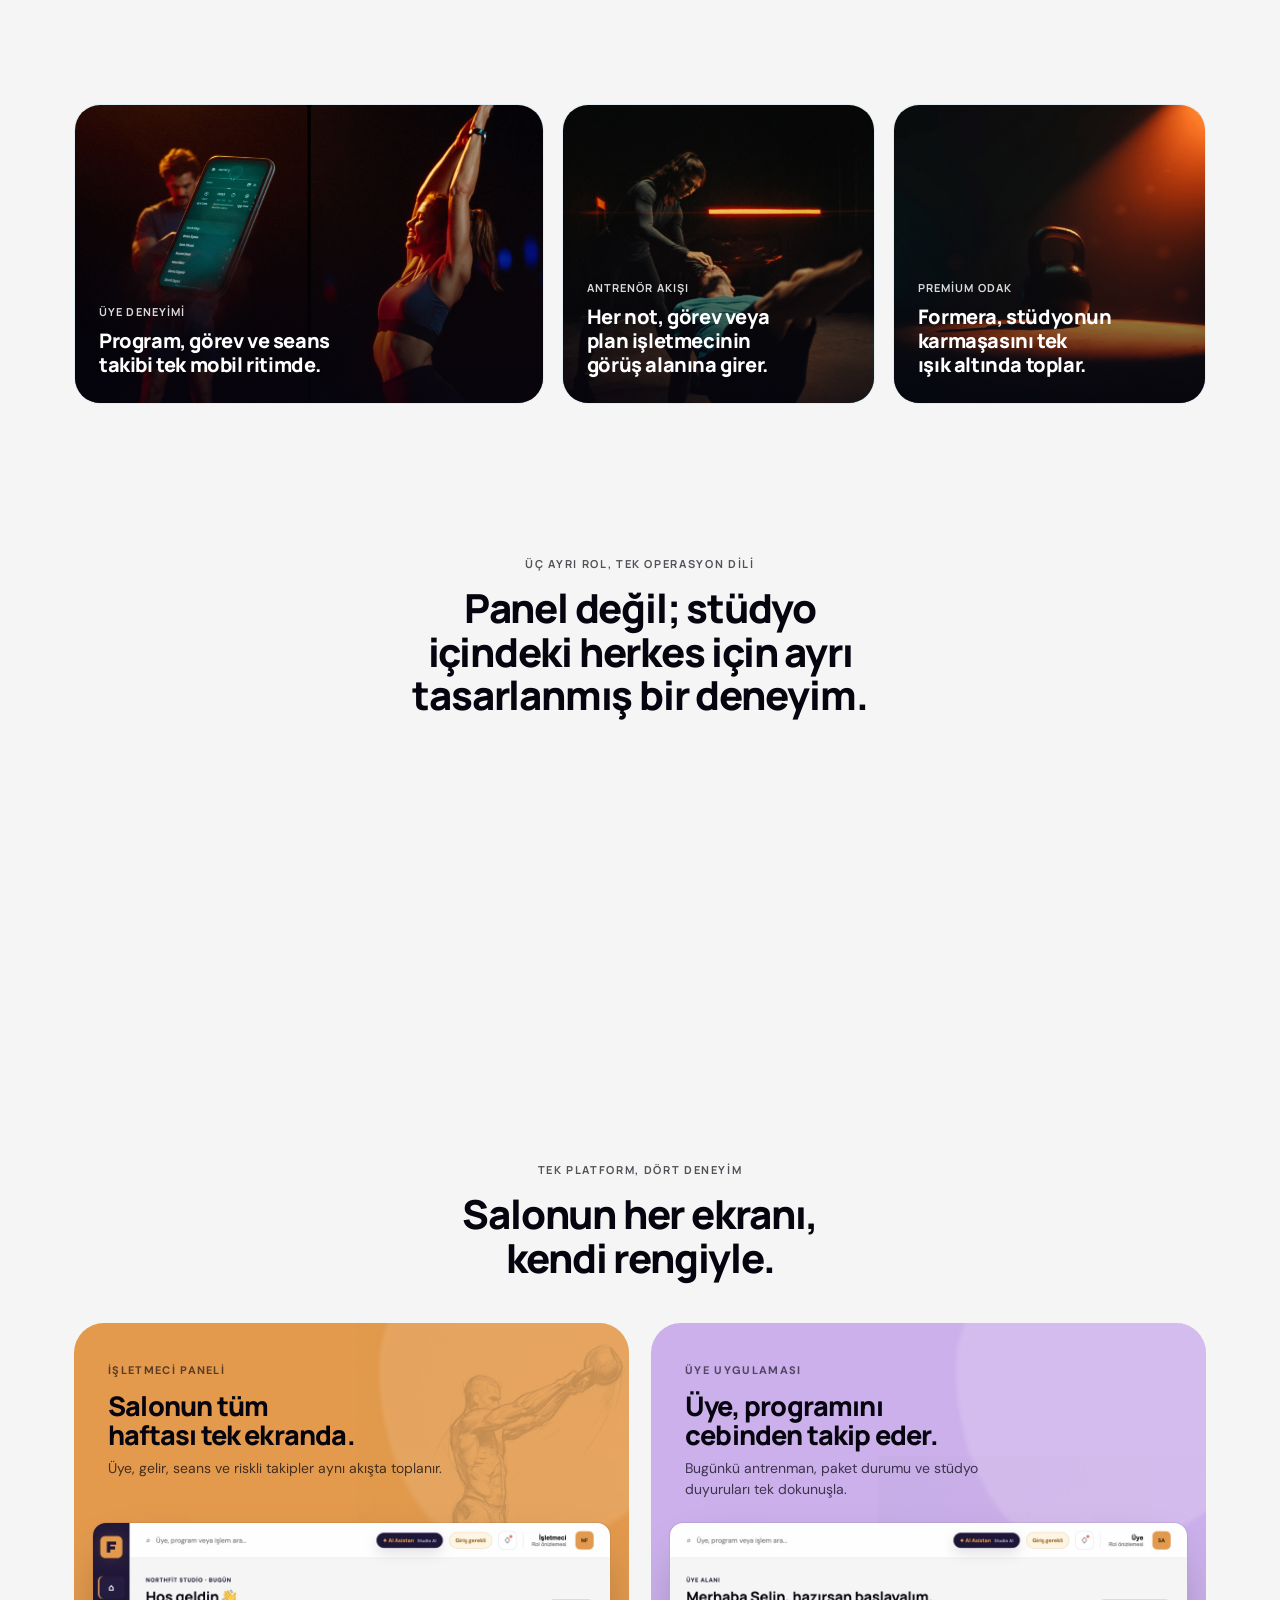
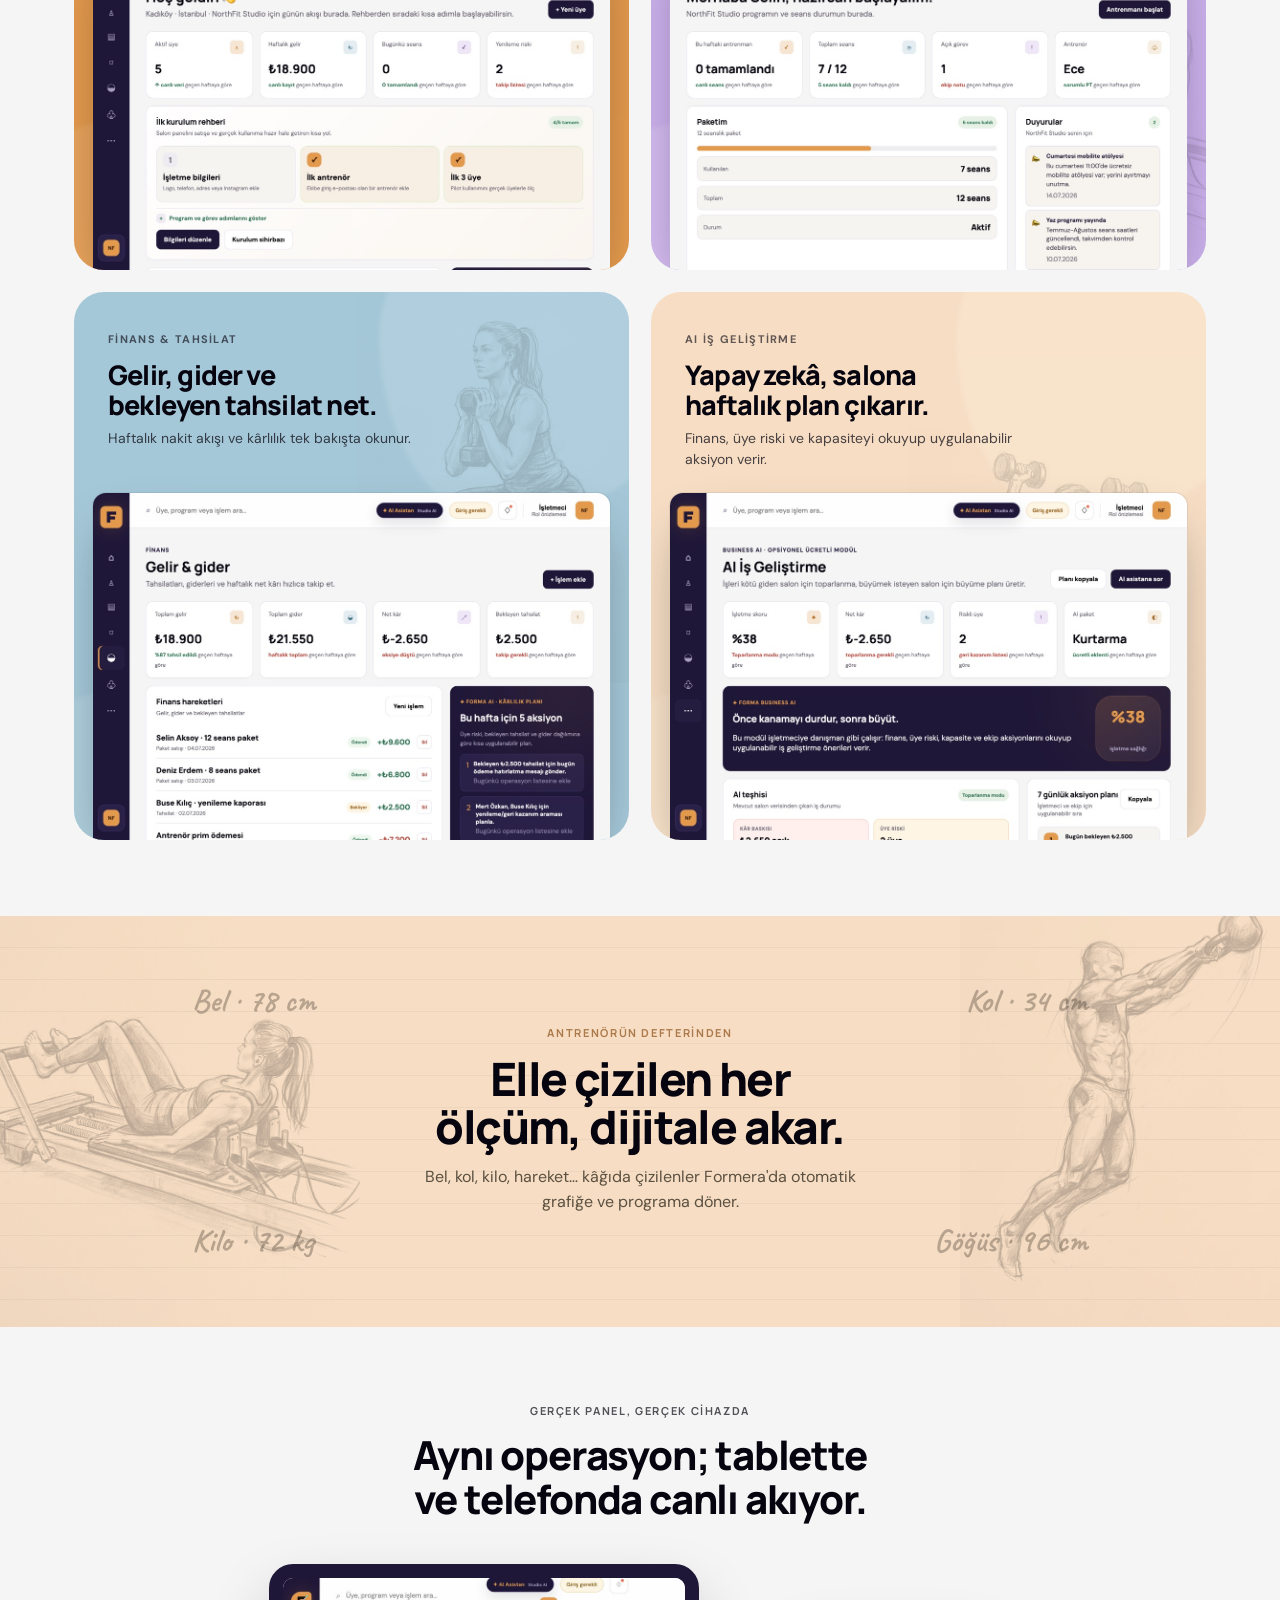
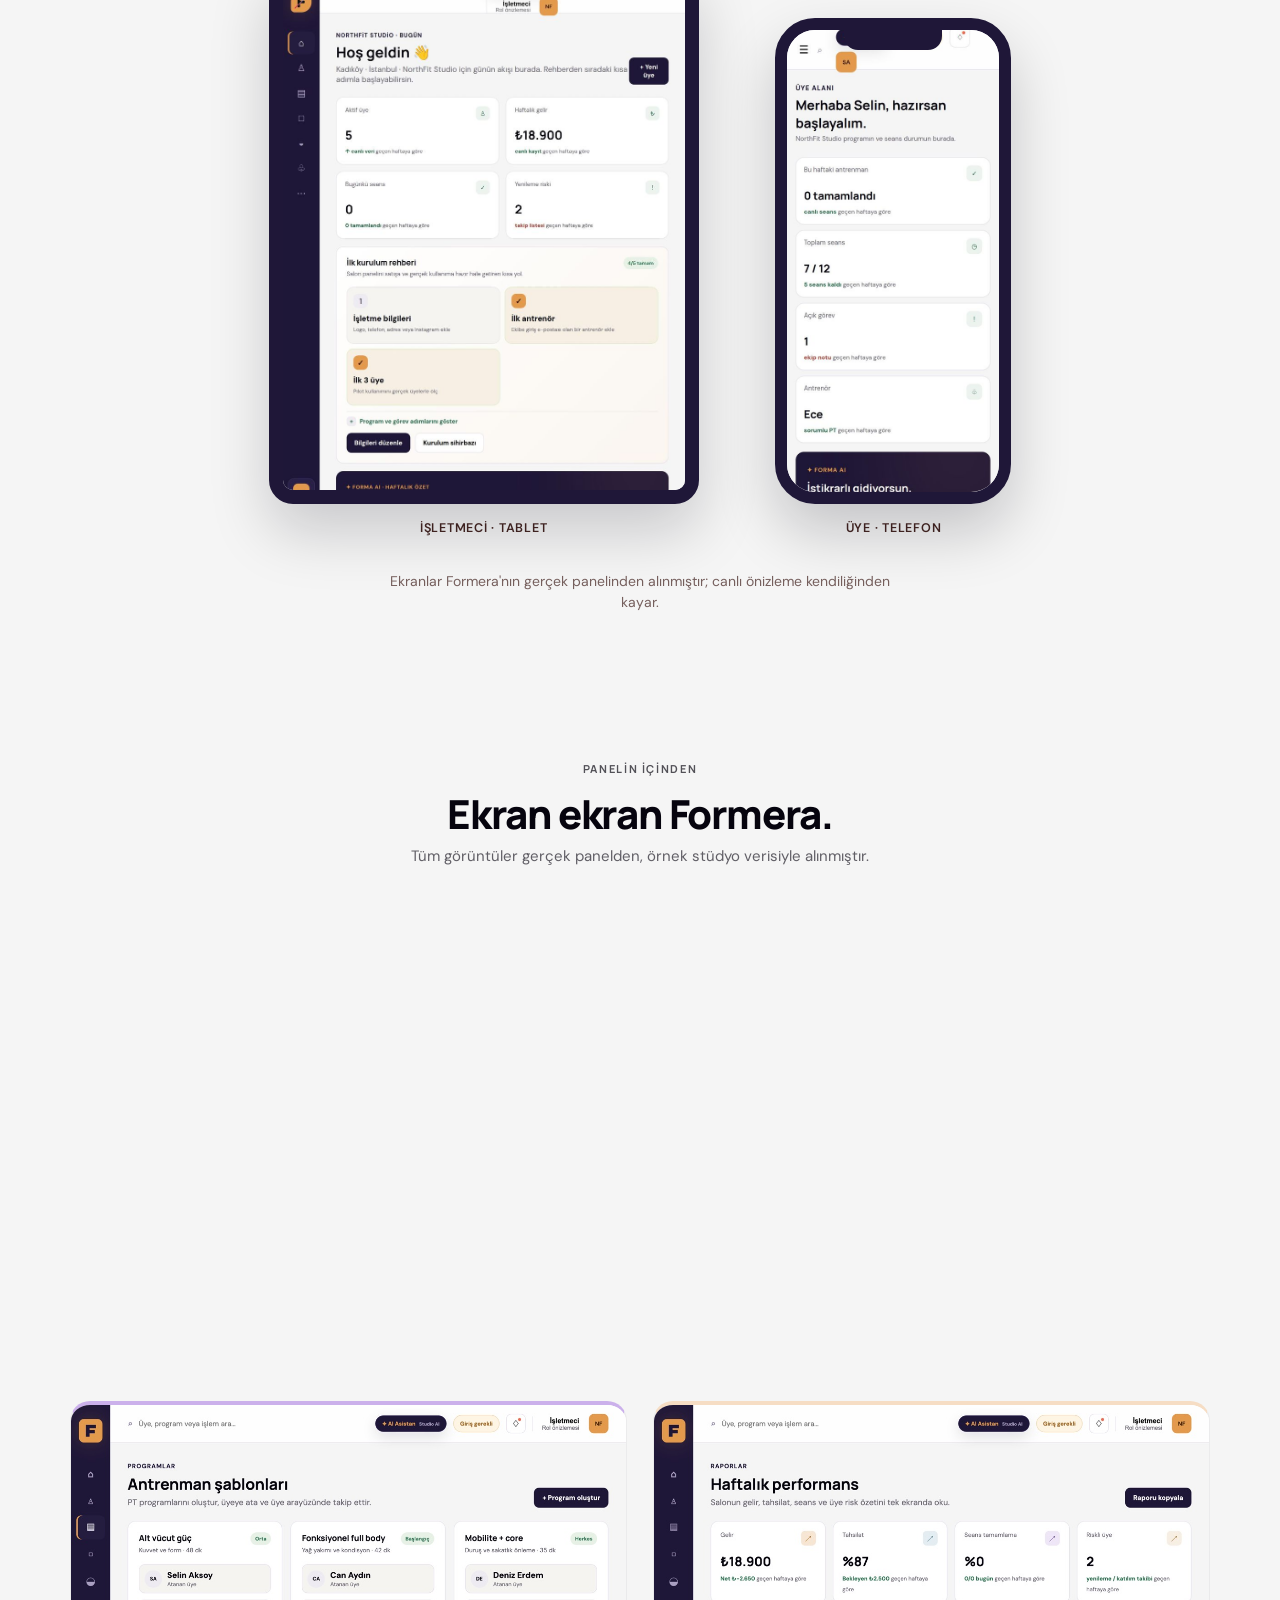
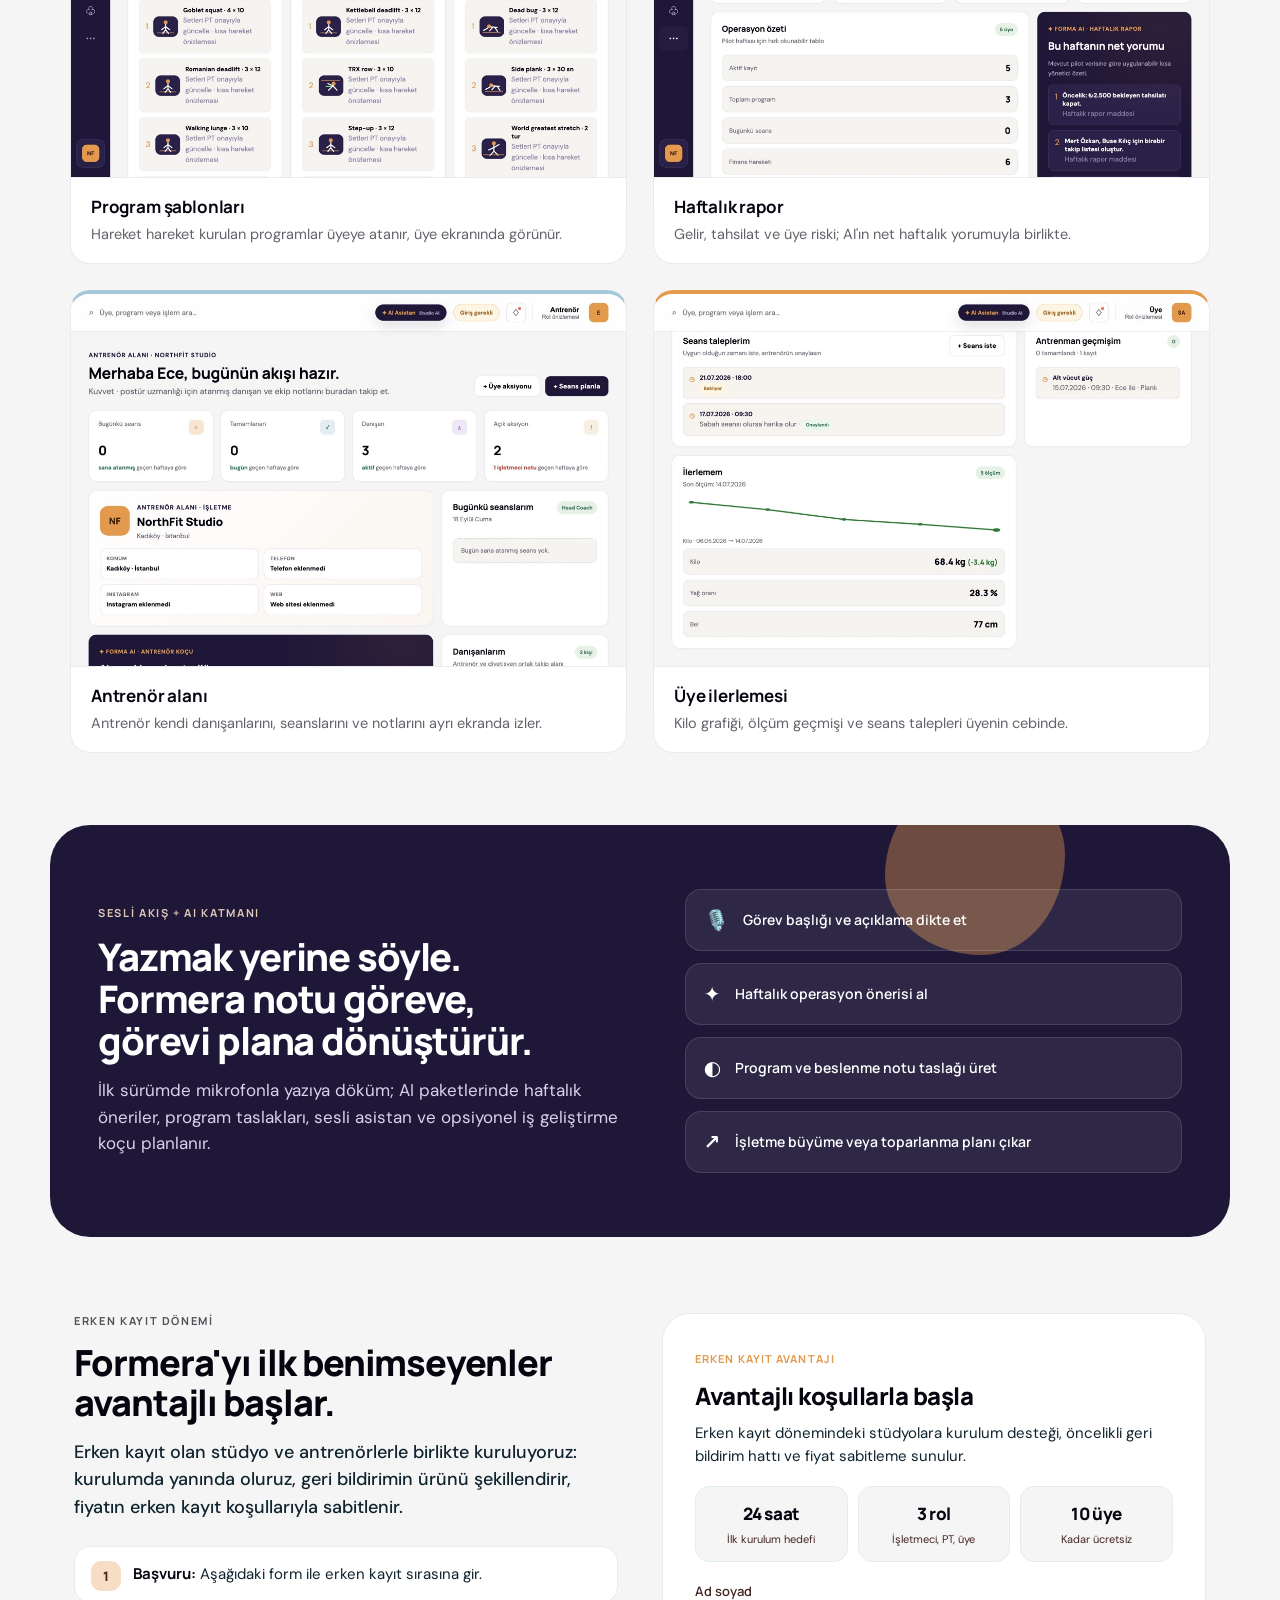
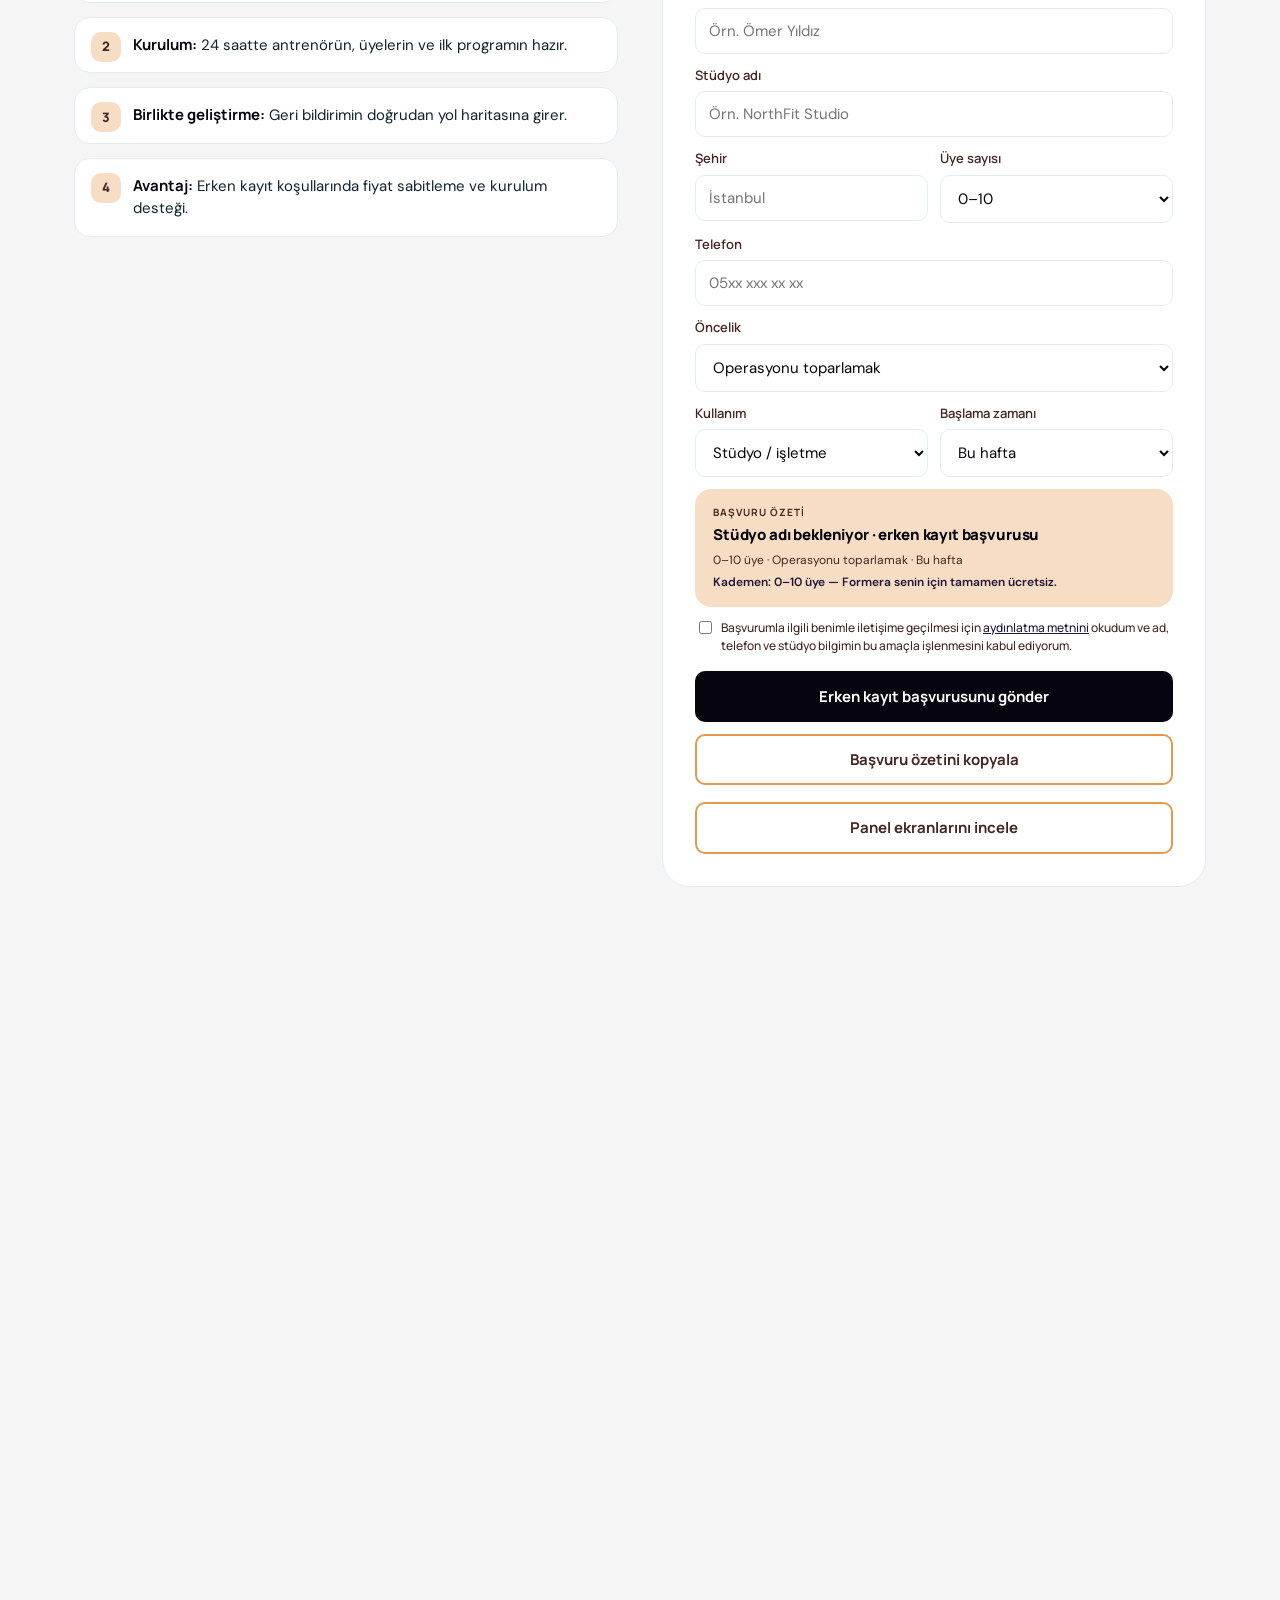
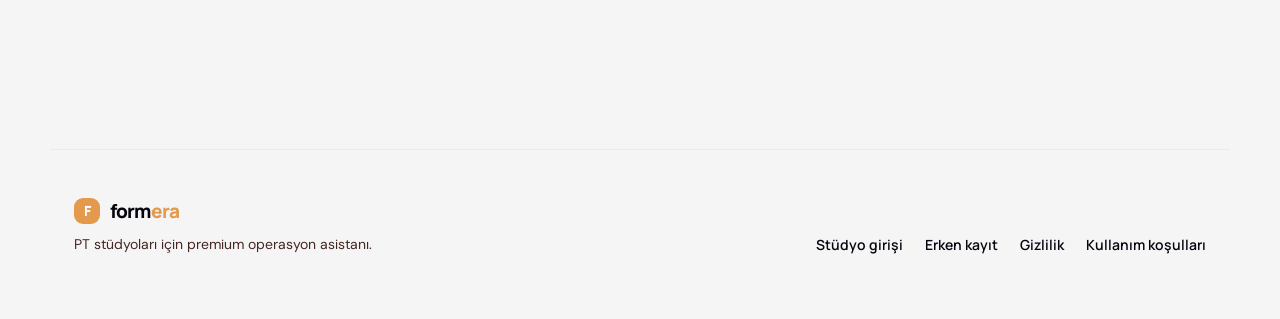
==== commit 7acf804f: "feat: demo dashboard kapatıldı + ekran galerisi + erken kayıt / tek paket modeli - Sitedeki tüm demo" ====
--- a/index.html
+++ b/index.html
@@ -37,7 +37,7 @@
   <!-- Yazı tipleri kendi origin'imizden; Google Fonts hotlink'i KVKK gereği kaldırıldı. -->
   <link rel="preload" as="font" type="font/woff2" href="assets/fonts/dm-sans-latin-ext-400-normal.woff2" crossorigin>
   <link rel="stylesheet" href="assets/fonts/fonts.css?v=20260828-2">
-  <link rel="stylesheet" href="landing.css?v=20260828-6" />
+  <link rel="stylesheet" href="landing.css?v=20260918-1" />
   <script>try{if(window.matchMedia&&!matchMedia("(prefers-reduced-motion:reduce)").matches)document.documentElement.classList.add("reveal-ready")}catch(e){}</script>
 </head>
 <body>
@@ -50,10 +50,10 @@
     <nav aria-label="Tanıtım menüsü">
       <a href="#platform">Platform</a>
       <a href="#ai">AI</a>
+      <a href="#ekranlar">Ekranlar</a>
       <a href="#pilot">Başvuru</a>
-      <a href="dashboard.html" target="_blank" rel="noopener">Dashboard</a>
     </nav>
-    <a class="header-cta" href="#pilot">Kurucu pilot</a>
+    <a class="header-cta" href="#pilot">Erken kayıt</a>
   </header>
 
   <main>
@@ -63,13 +63,13 @@
         <h1><span class="brand-word">Formera</span> ile stüdyonuzun haftasını tek akıllı sahnede yönetin.</h1>
         <p><span class="brand-word small">Formera</span>; işletmeci, antrenör ve üyeyi aynı sistemde buluşturan AI destekli stüdyo yönetim platformudur. Mesajlaşma dağınıklığını azaltır, takipleri görünür kılar, haftalık kararları hızlandırır.</p>
         <div class="hero-actions">
-          <a class="primary" href="dashboard.html?demo=1" target="_blank" rel="noopener">Demo dashboard’a geç</a>
-          <a class="secondary" href="#pilot">Pilot başvurusu</a>
+          <a class="primary" href="#ekranlar">Arayüzü incele</a>
+          <a class="secondary" href="#pilot">Erken kayıt avantajı</a>
           <button type="button" class="secondary" data-install hidden>Ana ekrana ekle</button>
         </div>
         <div class="trust-row" aria-label="Öne çıkan metrikler">
           <span><strong>3</strong> ayrı arayüz</span>
-          <span><strong>30 gün</strong> pilot akış</span>
+          <span><strong>10 üyeye</strong> kadar ücretsiz</span>
           <span><strong>AI</strong> hazır altyapı</span>
           <span><strong>PWA</strong> ana ekrana eklenir</span>
         </div>
@@ -175,7 +175,7 @@
         <article>
           <span class="role-icon">⌂</span>
           <h3>İşletmeci</h3>
-          <p>Üyeleri, antrenör görevlerini, gelir-gider metriklerini, haftalık özetleri ve pilot performansını tek merkezden izler.</p>
+          <p>Üyeleri, antrenör görevlerini, gelir-gider metriklerini, haftalık özetleri ve büyüme metriklerini tek merkezden izler.</p>
         </article>
         <article>
           <span class="role-icon">♧</span>
@@ -203,7 +203,7 @@
             <h3>Salonun tüm haftası tek ekranda.</h3>
             <p>Üye, gelir, seans ve riskli takipler aynı akışta toplanır.</p>
           </div>
-          <figure class="pc-shot"><img src="assets/screen-owner.jpg?v=20260828-1" alt="Formera işletmeci paneli ekranı" loading="lazy"></figure>
+          <figure class="pc-shot"><img src="assets/screen-owner.jpg?v=20260918-1" alt="Formera işletmeci paneli ekranı" loading="lazy"></figure>
           <img class="pc-art" src="assets/art-kettlebell.jpg?v=20260828-1" alt="" aria-hidden="true" loading="lazy">
         </article>
 
@@ -214,7 +214,7 @@
             <h3>Üye, programını cebinden takip eder.</h3>
             <p>Bugünkü antrenman, paket durumu ve stüdyo duyuruları tek dokunuşla.</p>
           </div>
-          <figure class="pc-shot"><img src="assets/screen-member.jpg?v=20260828-1" alt="Formera üye uygulaması ekranı" loading="lazy"></figure>
+          <figure class="pc-shot"><img src="assets/screen-member.jpg?v=20260918-1" alt="Formera üye uygulaması ekranı" loading="lazy"></figure>
           <img class="pc-art" src="assets/art-reformer.jpg?v=20260828-1" alt="" aria-hidden="true" loading="lazy">
         </article>
 
@@ -225,7 +225,7 @@
             <h3>Gelir, gider ve bekleyen tahsilat net.</h3>
             <p>Haftalık nakit akışı ve kârlılık tek bakışta okunur.</p>
           </div>
-          <figure class="pc-shot"><img src="assets/screen-finance.jpg?v=20260828-1" alt="Formera finans ekranı" loading="lazy"></figure>
+          <figure class="pc-shot"><img src="assets/screen-finance.jpg?v=20260918-1" alt="Formera finans ekranı" loading="lazy"></figure>
           <img class="pc-art" src="assets/art-squat.jpg?v=20260828-1" alt="" aria-hidden="true" loading="lazy">
         </article>
 
@@ -236,7 +236,7 @@
             <h3>Yapay zekâ, salona haftalık plan çıkarır.</h3>
             <p>Finans, üye riski ve kapasiteyi okuyup uygulanabilir aksiyon verir.</p>
           </div>
-          <figure class="pc-shot"><img src="assets/screen-growth.jpg?v=20260828-1" alt="Formera AI iş geliştirme ekranı" loading="lazy"></figure>
+          <figure class="pc-shot"><img src="assets/screen-growth.jpg?v=20260918-1" alt="Formera AI iş geliştirme ekranı" loading="lazy"></figure>
           <img class="pc-art" src="assets/art-press.jpg?v=20260828-1" alt="" aria-hidden="true" loading="lazy">
         </article>
       </div>
@@ -279,6 +279,40 @@
       <p class="device-note">Ekranlar Formera'nın gerçek panelinden alınmıştır; canlı önizleme kendiliğinden kayar.</p>
     </section>
 
+    <section class="shot-gallery section" id="galeri" data-reveal aria-label="Formera panel ekran görüntüleri">
+      <div class="section-head">
+        <span class="eyebrow">PANELİN İÇİNDEN</span>
+        <h2>Ekran ekran Formera.</h2>
+        <p class="shot-note">Tüm görüntüler gerçek panelden, örnek stüdyo verisiyle alınmıştır.</p>
+      </div>
+      <div class="shot-grid">
+        <figure class="shot-card shot-card--terracotta" data-reveal data-reveal-d="1">
+          <img src="assets/screen-calendar.jpg?v=20260918-1" alt="Seans planlama ekranı: günlük seans akışı, salon eşleşmesi ve AI operasyon notları" loading="lazy">
+          <figcaption><b>Seans planlama</b><span>Üye, PT ve salon eşleşmesi tek takvimde; AI günün operasyon notunu düşer.</span></figcaption>
+        </figure>
+        <figure class="shot-card shot-card--sky" data-reveal data-reveal-d="2">
+          <img src="assets/screen-members.jpg?v=20260918-1" alt="Üye yönetimi ekranı: paket, katılım ve risk durumlarıyla üye listesi" loading="lazy">
+          <figcaption><b>Üye yönetimi</b><span>Paket, katılım ve yenileme riski tek listede; tek dokunuşla aksiyon.</span></figcaption>
+        </figure>
+        <figure class="shot-card shot-card--lavender" data-reveal data-reveal-d="1">
+          <img src="assets/screen-programs.jpg?v=20260918-1" alt="Antrenman şablonları ekranı: hareket listeli, üyeye atanmış program kartları" loading="lazy">
+          <figcaption><b>Program şablonları</b><span>Hareket hareket kurulan programlar üyeye atanır, üye ekranında görünür.</span></figcaption>
+        </figure>
+        <figure class="shot-card shot-card--cream" data-reveal data-reveal-d="2">
+          <img src="assets/screen-reports.jpg?v=20260918-1" alt="Haftalık performans raporu ekranı: gelir, tahsilat ve AI yönetici özeti" loading="lazy">
+          <figcaption><b>Haftalık rapor</b><span>Gelir, tahsilat ve üye riski; AI'ın net haftalık yorumuyla birlikte.</span></figcaption>
+        </figure>
+        <figure class="shot-card shot-card--sky" data-reveal data-reveal-d="1">
+          <img src="assets/screen-trainer.jpg?v=20260918-1" alt="Antrenör paneli ekranı: günün seansları, danışan listesi ve açık aksiyonlar" loading="lazy">
+          <figcaption><b>Antrenör alanı</b><span>Antrenör kendi danışanlarını, seanslarını ve notlarını ayrı ekranda izler.</span></figcaption>
+        </figure>
+        <figure class="shot-card shot-card--terracotta" data-reveal data-reveal-d="2">
+          <img src="assets/screen-progress.jpg?v=20260918-1" alt="Üye ilerleme ekranı: kilo grafiği, ölçüm özeti ve seans talepleri" loading="lazy">
+          <figcaption><b>Üye ilerlemesi</b><span>Kilo grafiği, ölçüm geçmişi ve seans talepleri üyenin cebinde.</span></figcaption>
+        </figure>
+      </div>
+    </section>
+
     <section class="cinematic-band" id="ai" data-reveal>
       <div>
         <span class="eyebrow">SESLİ AKIŞ + AI KATMANI</span>
@@ -298,43 +332,43 @@
 
     <section class="funnel" id="pilot" data-reveal>
       <div class="funnel-copy">
-        <span class="eyebrow">PAZARA ÇIKIŞ FUNNEL’I</span>
-        <h2>İlk hedef: 4 kurucu stüdyo ile hızlı, ölçülebilir pilot.</h2>
-        <p>Formera’yı önce canlı operasyon içinde doğruluyoruz. Her stüdyo için kurulum, ilk antrenör, ilk üyeler, ilk görevler ve haftalık sonuç raporu takip edilir.</p>
+        <span class="eyebrow">ERKEN KAYIT DÖNEMİ</span>
+        <h2>Formera'yı ilk benimseyenler avantajlı başlar.</h2>
+        <p>Erken kayıt olan stüdyo ve antrenörlerle birlikte kuruluyoruz: kurulumda yanında oluruz, geri bildirimin ürünü şekillendirir, fiyatın erken kayıt koşullarıyla sabitlenir.</p>
         <ol>
-          <li><strong>Tanıtım:</strong> Premium landing + kısa demo video / ekran akışı.</li>
-          <li><strong>Aday salon:</strong> Kurucu pilot başvurusu ve demo planı.</li>
-          <li><strong>Aktivasyon:</strong> 24 saatte 1 antrenör, 3 üye, 1 program, 1 görev.</li>
-          <li><strong>Dönüşüm:</strong> 30. gün sonunda zaman kazancı ve ekip görünürlüğü raporu.</li>
+          <li><strong>Başvuru:</strong> Aşağıdaki form ile erken kayıt sırasına gir.</li>
+          <li><strong>Kurulum:</strong> 24 saatte antrenörün, üyelerin ve ilk programın hazır.</li>
+          <li><strong>Birlikte geliştirme:</strong> Geri bildirimin doğrudan yol haritasına girer.</li>
+          <li><strong>Avantaj:</strong> Erken kayıt koşullarında fiyat sabitleme ve kurulum desteği.</li>
         </ol>
       </div>
       <aside class="pilot-card">
-        <span>Kurucu pilot teklifi</span>
-        <h3>30 günlük yönlendirmeli pilot</h3>
-        <p data-placeholder="pilot-kontenjani">İlk 4 stüdyo için düşük maliyetli kurulum, düzenli geri bildirim ve referans ortaklığı.</p>
-        <div class="pilot-benefits" aria-label="Pilot kazanımları">
+        <span>Erken kayıt avantajı</span>
+        <h3>Avantajlı koşullarla başla</h3>
+        <p data-placeholder="erken-kayit-kontenjani">Erken kayıt dönemindeki stüdyolara kurulum desteği, öncelikli geri bildirim hattı ve fiyat sabitleme sunulur.</p>
+        <div class="pilot-benefits" aria-label="Erken kayıt kazanımları">
           <div data-placeholder="kurulum-suresi"><strong>24 saat</strong><small>İlk kurulum hedefi</small></div>
           <div><strong>3 rol</strong><small>İşletmeci, PT, üye</small></div>
-          <div><strong>30 gün</strong><small>Ölçülebilir pilot</small></div>
+          <div><strong>10 üye</strong><small>Kadar ücretsiz</small></div>
         </div>
         <form class="lead-form" id="pilotLeadForm">
           <label>Ad soyad<input name="name" required placeholder="Örn. Ömer Yıldız"></label>
           <label>Stüdyo adı<input name="studio" required placeholder="Örn. NorthFit Studio"></label>
           <div class="lead-grid">
             <label>Şehir<input name="city" placeholder="İstanbul"></label>
-            <label>Üye sayısı<select name="members"><option>0–50</option><option>51–150</option><option>151–300</option><option>300+</option></select></label>
+            <label>Üye sayısı<select name="members"><option>0–10</option><option>11–25</option><option>26–45</option><option>46–60</option><option>60+</option></select></label>
           </div>
           <label>Telefon<input name="phone" inputmode="tel" placeholder="05xx xxx xx xx"></label>
-          <label>Öncelik<select name="goal"><option>Operasyonu toparlamak</option><option>Antrenör takibini görünür yapmak</option><option>Üye program takibini artırmak</option><option>Gelir-gider ve raporları izlemek</option><option>AI destekli pilot denemek</option></select></label>
+          <label>Öncelik<select name="goal"><option>Operasyonu toparlamak</option><option>Antrenör takibini görünür yapmak</option><option>Üye program takibini artırmak</option><option>Gelir-gider ve raporları izlemek</option><option>AI destekli akışı denemek</option></select></label>
           <div class="lead-grid">
-            <label>Paket ilgisi<select name="package"><option>Studio</option><option>Starter</option><option>Studio AI</option><option>Emin değilim</option></select></label>
+            <label>Kullanım<select name="package"><option>Stüdyo / işletme</option><option>Bireysel antrenör · koç</option><option>Kendi antrenmanım için</option><option>Emin değilim</option></select></label>
             <label>Başlama zamanı<select name="timeline"><option>Bu hafta</option><option>1–2 hafta içinde</option><option>Bu ay</option><option>Sadece bilgi almak istiyorum</option></select></label>
           </div>
           <div class="lead-preview" aria-live="polite">
             <span>Başvuru özeti</span>
-            <strong id="leadPreviewTitle">Stüdyo bilgilerini gir, pilot özetini hazırlayalım.</strong>
-            <small id="leadPreviewMeta">Başvuru özeti, demo ve pilot akışına göre hazırlanır.</small>
-            <small class="lead-recommendation" id="leadPreviewRecommendation">Paket önerisi üye sayısı ve önceliğe göre hesaplanır.</small>
+            <strong id="leadPreviewTitle">Bilgilerini gir, erken kayıt özetini hazırlayalım.</strong>
+            <small id="leadPreviewMeta">Başvuru özeti, kurulum ve erken kayıt akışına göre hazırlanır.</small>
+            <small class="lead-recommendation" id="leadPreviewRecommendation">Kademe önerisi üye sayısı ve önceliğe göre hesaplanır.</small>
           </div>
           <label class="lead-consent">
             <input type="checkbox" name="consent" id="leadConsent" required>
@@ -342,72 +376,53 @@
               <a href="privacy.html" target="_blank" rel="noopener">aydınlatma metnini</a>
               okudum ve ad, telefon ve stüdyo bilgimin bu amaçla işlenmesini kabul ediyorum.</span>
           </label>
-          <button class="primary full" type="submit">Pilot başvurusunu gönder</button>
+          <button class="primary full" type="submit">Erken kayıt başvurusunu gönder</button>
           <button class="secondary full" type="button" id="copyLeadMessage">Başvuru özetini kopyala</button>
           <p class="lead-status" id="leadStatus" role="status"></p>
         </form>
-        <a class="secondary full" href="dashboard.html?demo=1" target="_blank" rel="noopener">Demo dashboard’u incele</a>
+        <a class="secondary full" href="#ekranlar">Panel ekranlarını incele</a>
       </aside>
     </section>
 
-    <section class="pricing-teaser" id="pricing" data-reveal aria-label="Paket taslağı">
-      <div class="pricing-controls" role="group" aria-label="Faturalama dönemi">
-        <span>Faturalama dönemi</span>
-        <button class="billing-toggle is-active" type="button" data-billing="monthly" aria-pressed="true">Aylık</button>
-        <button class="billing-toggle" type="button" data-billing="yearly" aria-pressed="false">Yıllık <small>%15 avantaj</small></button>
-      </div>
-      <article>
-        <span>Starter</span>
-        <h3 data-price-plan="Starter" data-monthly="1.290 TL / ay" data-yearly="13.158 TL / yıl">1.290 TL / ay</h3>
-        <p>Küçük PT stüdyoları için temel operasyon takibi.</p>
-        <ul>
-          <li>Üye, program ve seans takibi</li>
-          <li>PWA mobil erişim</li>
-          <li>Temel gelir-gider görünümü</li>
-        </ul>
-        <button class="price-cta" type="button" data-plan-select="Starter">Kurucu pilot başvurusu →</button>
-      </article>
-      <article class="featured">
-        <span>Studio</span>
-        <h3 data-price-plan="Studio" data-monthly="2.490 TL / ay" data-yearly="25.398 TL / yıl">2.490 TL / ay</h3>
-        <p>Ekipli çalışan stüdyolar için antrenör ve görev akışı.</p>
-        <ul>
-          <li>İşletmeci → antrenör görevleri</li>
-          <li>Antrenör → üye görev/program/not akışı</li>
-          <li>Mikrofonla yazıya döküm</li>
-        </ul>
-        <button class="price-cta" type="button" data-plan-select="Studio">Kurucu pilot başvurusu →</button>
-      </article>
-      <article>
-        <span>Studio AI</span>
-        <h3 data-price-plan="Studio AI" data-monthly="4.490 TL / ay" data-yearly="45.798 TL / yıl">4.490 TL / ay</h3>
-        <p>Operasyonu yorumlayan ve öneri sunan premium yapay zekâ katmanı.</p>
-        <ul>
-          <li>AI haftalık özet ve aksiyon önerileri</li>
-          <li>Program / beslenme taslak desteği</li>
-          <li>Sesli AI asistan deneyimi</li>
-          <li>Business AI iş geliştirme eklentisi opsiyonel (+1.990 TL / ay)</li>
-        </ul>
-        <button class="price-cta" type="button" data-plan-select="Studio AI">Kurucu pilot başvurusu →</button>
-      </article>
-      <p class="package-note">Kurucu pilot fiyatları aylık uygulanır: Starter 990 TL, Studio 1.690 TL, Studio AI 2.990 TL. İlk 4 stüdyoya 6 ay fiyat sabitleme ve kurulum desteği verilir.</p>
-      <p class="payment-note"><strong>Paketleme:</strong> Liste fiyatında yıllık ödeme %15 avantajlıdır. Fiyatlar stüdyo lokasyonu bazındadır; ek lokasyon +1.490 TL / ay, 3+ lokasyon için özel teklif. Pilot dönemde ödeme ve aktivasyon manuel yürütülür, İyzico onayından sonra güvenli hosted checkout’a geçilir.</p>
+    <section class="pricing-teaser single-plan" id="pricing" data-reveal aria-label="Fiyatlandırma">
+      <div class="section-head">
+        <span class="eyebrow">TEK PAKET, NET KURAL</span>
+        <h2>Her özellik herkese açık. Fiyat yalnızca üye sayısına göre.</h2>
+        <p class="pricing-sub">Paket karmaşası yok: Formera'nın tamamı — üye takibi, program, seans, finans, AI — tek pakettir. Üye sayın arttıkça kademen değişir; hepsi bu.</p>
+      </div>
+      <div class="tier-track" role="list" aria-label="Üye sayısı kademeleri">
+        <div class="tier tier--free" role="listitem">
+          <strong>0–10 üye</strong>
+          <span class="tier-price">Ücretsiz</span>
+          <small>Bireysel antrenörler, koçlar ve kendi antrenmanını yönetenler için süresiz ücretsiz.</small>
+        </div>
+        <div class="tier" role="listitem">
+          <strong>11–25 üye</strong>
+          <span class="tier-price" data-placeholder="fiyat-kademe-25">Erken kayıtta netleşir</span>
+          <small>Büyüyen stüdyo</small>
+        </div>
+        <div class="tier" role="listitem">
+          <strong>26–45 üye</strong>
+          <span class="tier-price" data-placeholder="fiyat-kademe-45">Erken kayıtta netleşir</span>
+          <small>Yerleşik stüdyo</small>
+        </div>
+        <div class="tier" role="listitem">
+          <strong>46–60 üye</strong>
+          <span class="tier-price" data-placeholder="fiyat-kademe-60">Erken kayıtta netleşir</span>
+          <small>Yoğun stüdyo</small>
+        </div>
+        <div class="tier" role="listitem">
+          <strong>60+ üye</strong>
+          <span class="tier-price">Özel teklif</span>
+          <small>Birlikte planlarız</small>
+        </div>
+      </div>
+      <p class="package-note">Bütün kademelerde özellik seti aynıdır; hiçbir özellik ekstra ücrete kilitli değildir. Kademe fiyatları makul tutulur ve erken kayıt olan stüdyolar için sabitlenir.</p>
+      <div class="pricing-cta-row">
+        <a class="primary" href="#pilot">Erken kayıt avantajını al</a>
+      </div>
     </section>
   </main>
-
-  <dialog class="payment-modal" id="planPaymentModal" aria-labelledby="planPaymentTitle">
-    <div class="payment-modal-head">
-      <div><span class="eyebrow">PİLOT PAKETİ</span><h2 id="planPaymentTitle">Planını seç</h2></div>
-      <button class="modal-close" type="button" id="closePlanPayment" aria-label="Kapat">×</button>
-    </div>
-    <p id="planPaymentSummary">Seçtiğin plan için 30 günlük kurucu pilot başvurusunu başlatalım.</p>
-    <div class="payment-status-card"><span>Kurucu pilot fiyatı</span><strong id="planPilotPrice">1.690 TL / ay</strong><small>Görüşme → ödeme teyidi → admin aktivasyonu</small></div>
-    <div class="payment-modal-actions">
-      <button class="secondary" type="button" id="closePlanPaymentSecondary">Daha sonra</button>
-      <button class="primary" type="button" id="continuePlanToPilot">Pilot başvurusuna geç →</button>
-    </div>
-    <small class="payment-disclaimer">Kurucu pilot aylık faturalandırılır. İyzico hesabı ve ödeme linki hazır olduğunda otomatik checkout, pilot sonrasında yıllık ödeme seçeneğiyle birlikte etkinleştirilecektir.</small>
-  </dialog>
 
   <footer class="site-footer">
     <div>
@@ -418,8 +433,8 @@
       <p>PT stüdyoları için premium operasyon asistanı.</p>
     </div>
     <div class="footer-actions">
-      <a href="dashboard.html?demo=1" target="_blank" rel="noopener">Demo dashboard</a>
-      <a href="#pilot">Kurucu pilot</a>
+      <a href="dashboard.html" target="_blank" rel="noopener">Stüdyo girişi</a>
+      <a href="#pilot">Erken kayıt</a>
       <a href="privacy.html">Gizlilik</a>
       <a href="terms.html">Kullanım koşulları</a>
     </div>
@@ -427,7 +442,7 @@
   <!-- config.js landing'de de gerekli: başvuru Supabase'e buradaki bağlantı
        bilgisiyle, WhatsApp'a ise FORMERA_CONTACT.whatsapp ile gidiyor. -->
   <script src="config.js?v=20260817-1"></script>
-  <script src="landing.js?v=20260828-1"></script>
+  <script src="landing.js?v=20260918-1"></script>
   <script src="pwa.js?v=20260726-2"></script>
   <script src="install.js?v=20260828-1"></script>
 </body>
--- a/landing.css
+++ b/landing.css
@@ -515,3 +515,42 @@
 .pc-shot{position:relative; z-index:1}
 .pc-art{position:absolute; right:-30px; top:-14px; height:74%; mix-blend-mode:multiply; opacity:.16; pointer-events:none; z-index:0}
 .pc-card--lavender .pc-art,.pc-card--cream .pc-art{top:auto; bottom:-24px; height:80%}
+
+/* ---------- Ekran galerisi (#ekranlar) ---------- */
+/* Demo dashboard bağlantısı kaldırıldı (Başkan kararı); arayüz siteye
+   yalnızca bu ekran görüntüleriyle tanıtılır. */
+.shot-gallery{padding:72px 20px}
+.shot-note{color:rgba(6,4,14,.62); margin:10px 0 0; font-size:15px}
+.shot-grid{max-width:var(--maxw); margin:0 auto; display:grid; grid-template-columns:1fr 1fr; gap:26px}
+.shot-card{margin:0; background:var(--paper); border:1px solid rgba(6,4,14,.08); border-radius:20px; overflow:hidden; display:flex; flex-direction:column}
+.shot-card img{width:100%; display:block; border-bottom:1px solid rgba(6,4,14,.08)}
+.shot-card figcaption{padding:16px 20px 18px; display:flex; flex-direction:column; gap:4px}
+.shot-card figcaption b{font-family:var(--display); font-size:17px; letter-spacing:-0.01em}
+.shot-card figcaption span{color:rgba(6,4,14,.62); font-size:14.5px; line-height:1.45}
+.shot-card--terracotta{border-top:4px solid var(--terracotta)}
+.shot-card--sky{border-top:4px solid var(--sky)}
+.shot-card--lavender{border-top:4px solid var(--lavender)}
+.shot-card--cream{border-top:4px solid var(--cream)}
+@media (max-width:820px){
+  .shot-grid{grid-template-columns:1fr; gap:18px}
+  .shot-gallery{padding:56px 16px}
+}
+
+/* ---------- Tek paket / kademe fiyatlama (#pricing) ---------- */
+.single-plan{padding:72px 20px}
+.pricing-sub{color:rgba(6,4,14,.62); margin:12px auto 0; max-width:52ch; font-size:15.5px; line-height:1.5}
+.tier-track{max-width:var(--maxw); margin:0 auto 22px; display:grid; grid-template-columns:repeat(5,1fr); gap:14px}
+.tier{background:var(--paper); border:1px solid rgba(6,4,14,.08); border-radius:18px; padding:20px 18px; display:flex; flex-direction:column; gap:8px; text-align:left}
+.tier strong{font-family:var(--display); font-size:15px; letter-spacing:-0.01em; color:rgba(6,4,14,.66)}
+.tier-price{font-family:var(--display); font-weight:800; font-size:19px; letter-spacing:-0.02em; line-height:1.2}
+.tier small{color:rgba(6,4,14,.55); font-size:13px; line-height:1.45}
+.tier--free{background:var(--plum); border-color:var(--plum); color:#fff}
+.tier--free strong{color:rgba(255,255,255,.72)}
+.tier--free .tier-price{color:var(--terracotta); font-size:23px}
+.tier--free small{color:rgba(255,255,255,.72)}
+.single-plan .package-note{max-width:var(--maxw)}
+.pricing-cta-row{max-width:var(--maxw); margin:24px auto 0; display:flex; justify-content:center}
+@media (max-width:960px){ .tier-track{grid-template-columns:repeat(2,1fr)} .tier--free{grid-column:1 / -1} }
+@media (max-width:520px){ .tier-track{grid-template-columns:1fr} .single-plan{padding:56px 16px} }
+/* Tek paket bölümü eski 3 sütunlu paket grid'ini kullanmaz. */
+.pricing-teaser.single-plan{display:block}
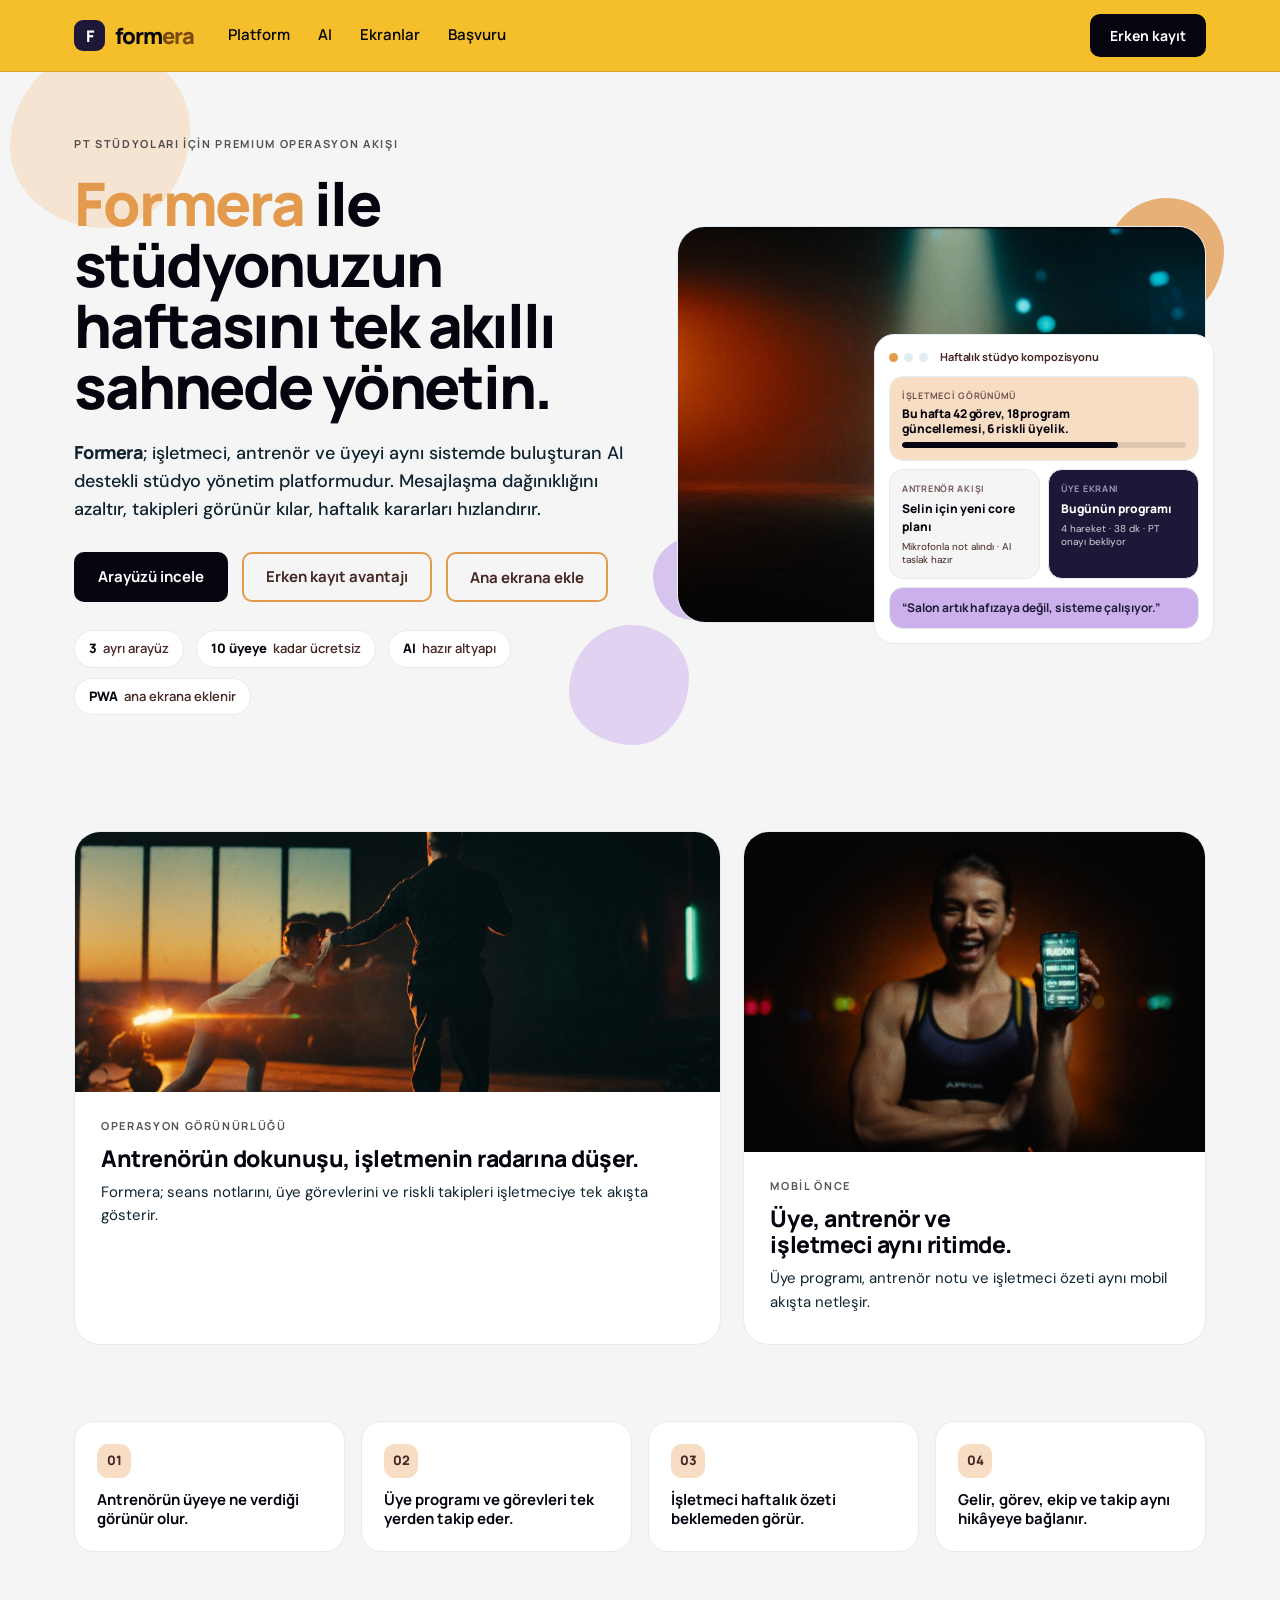
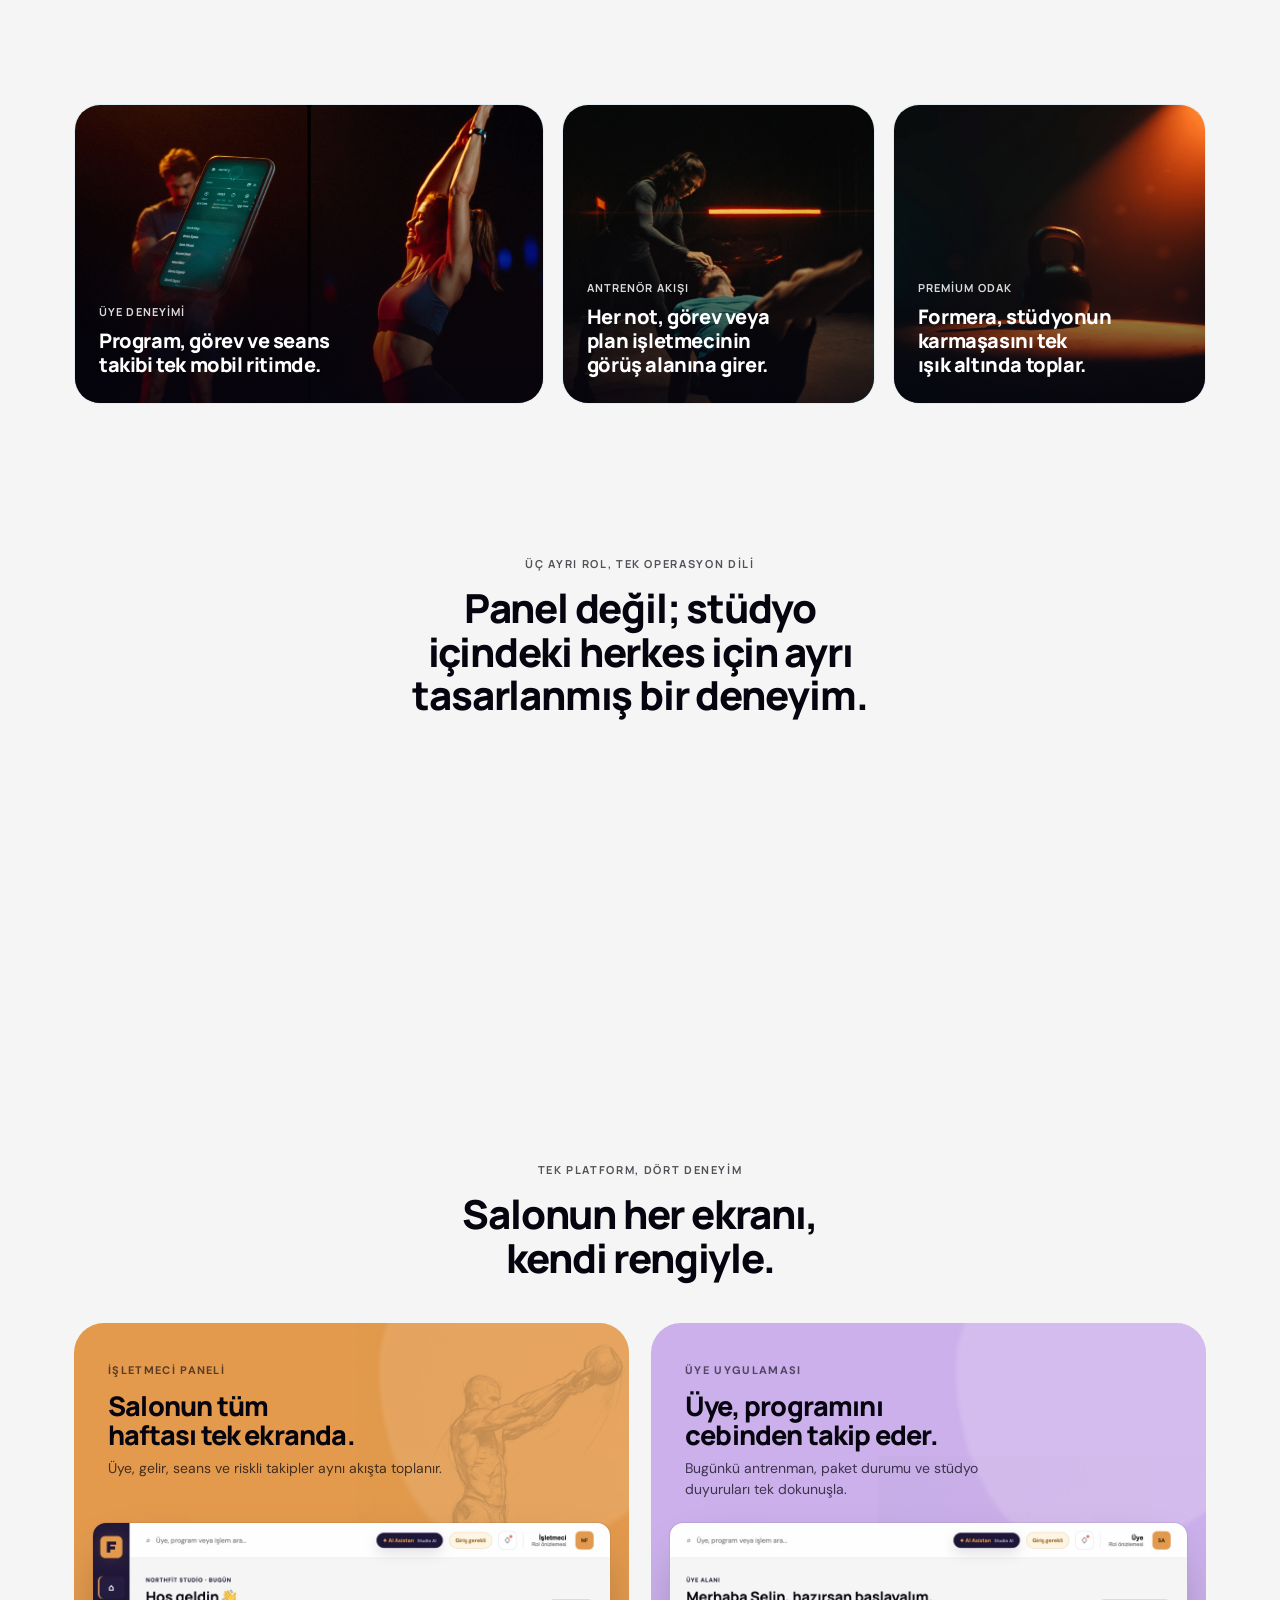
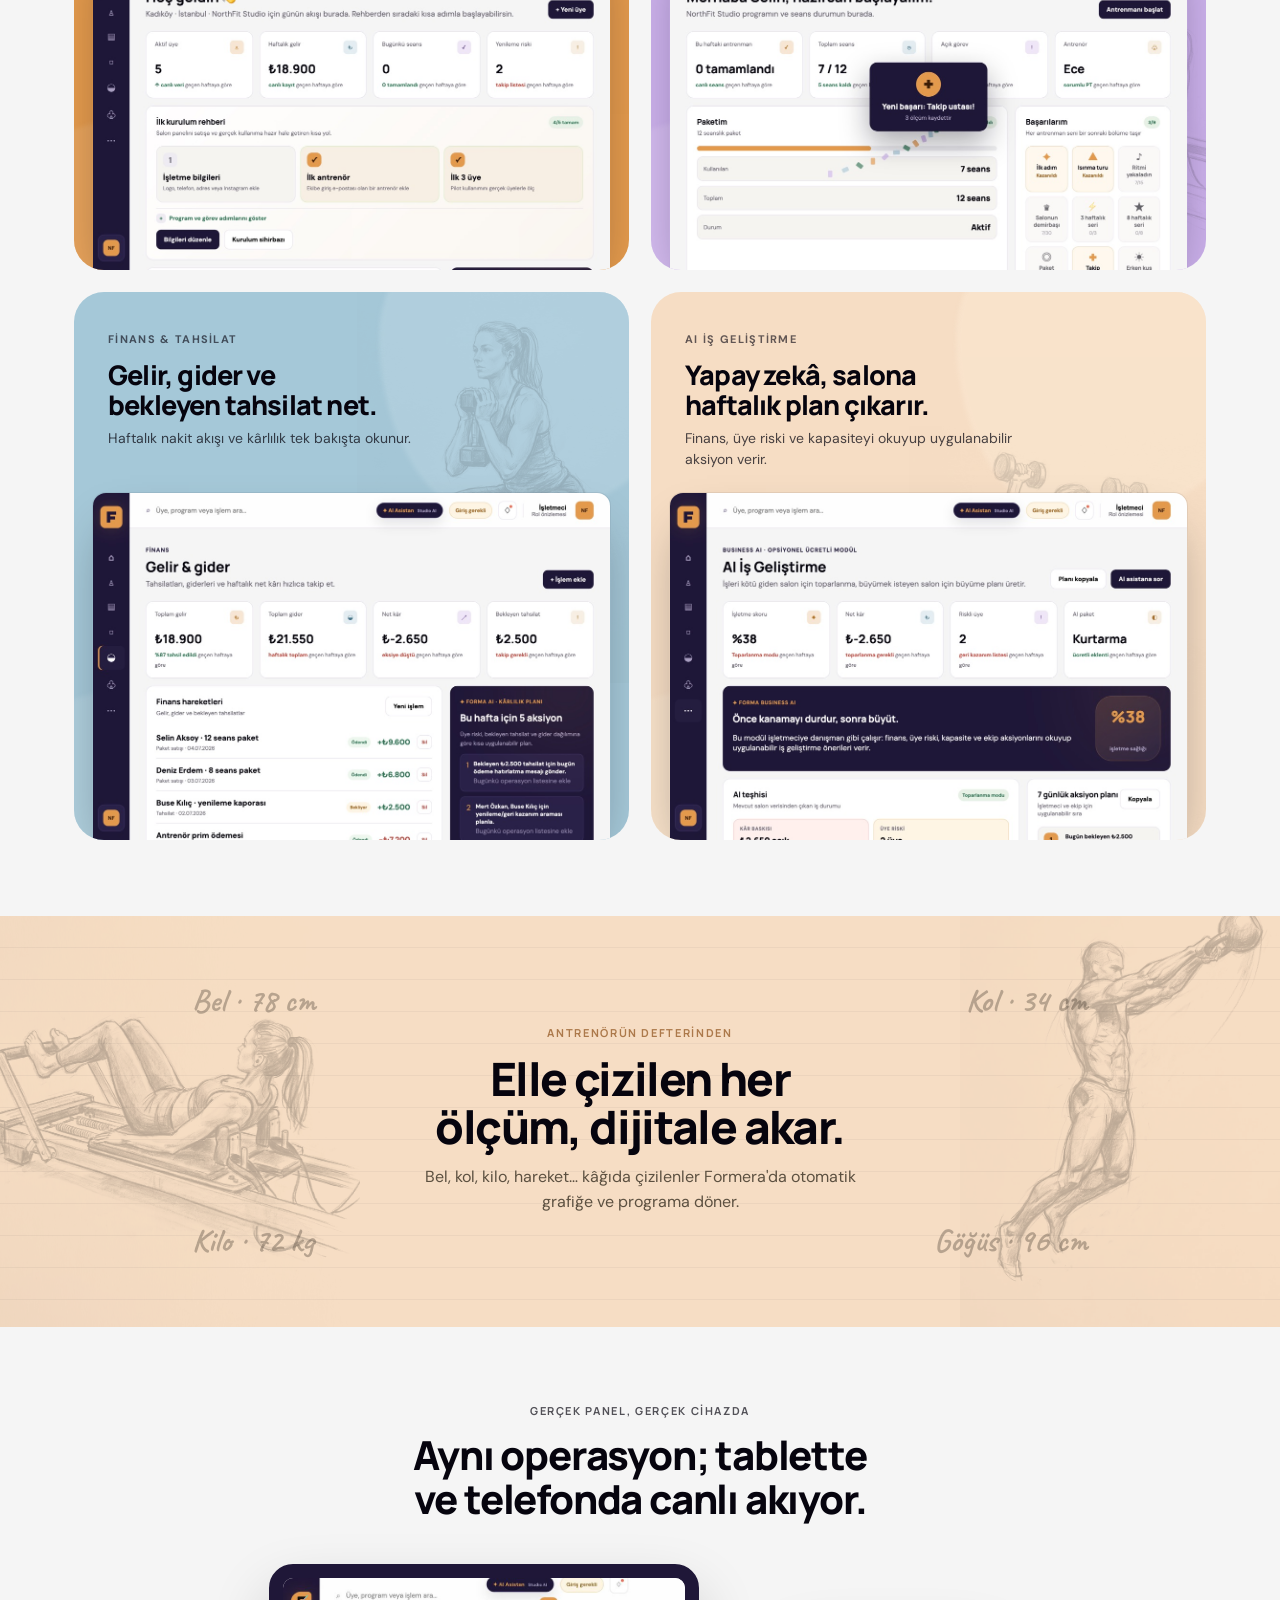
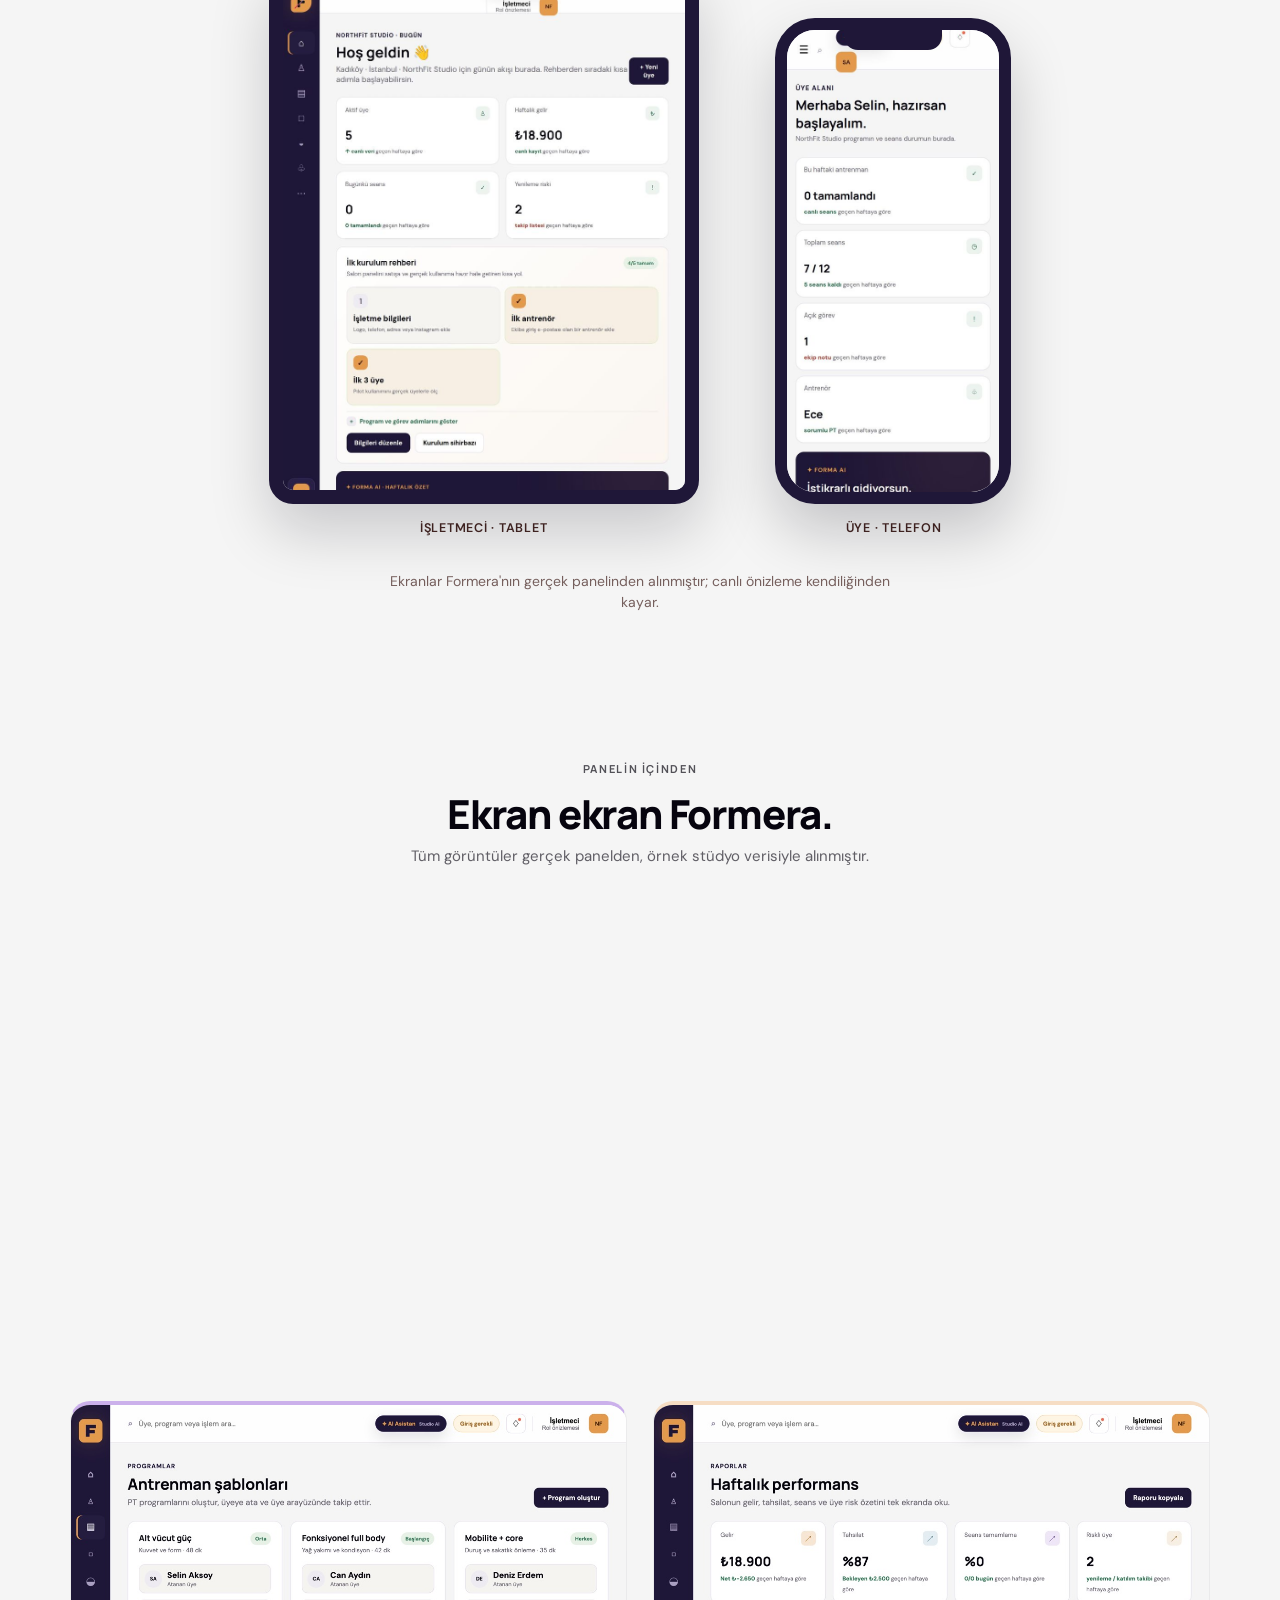
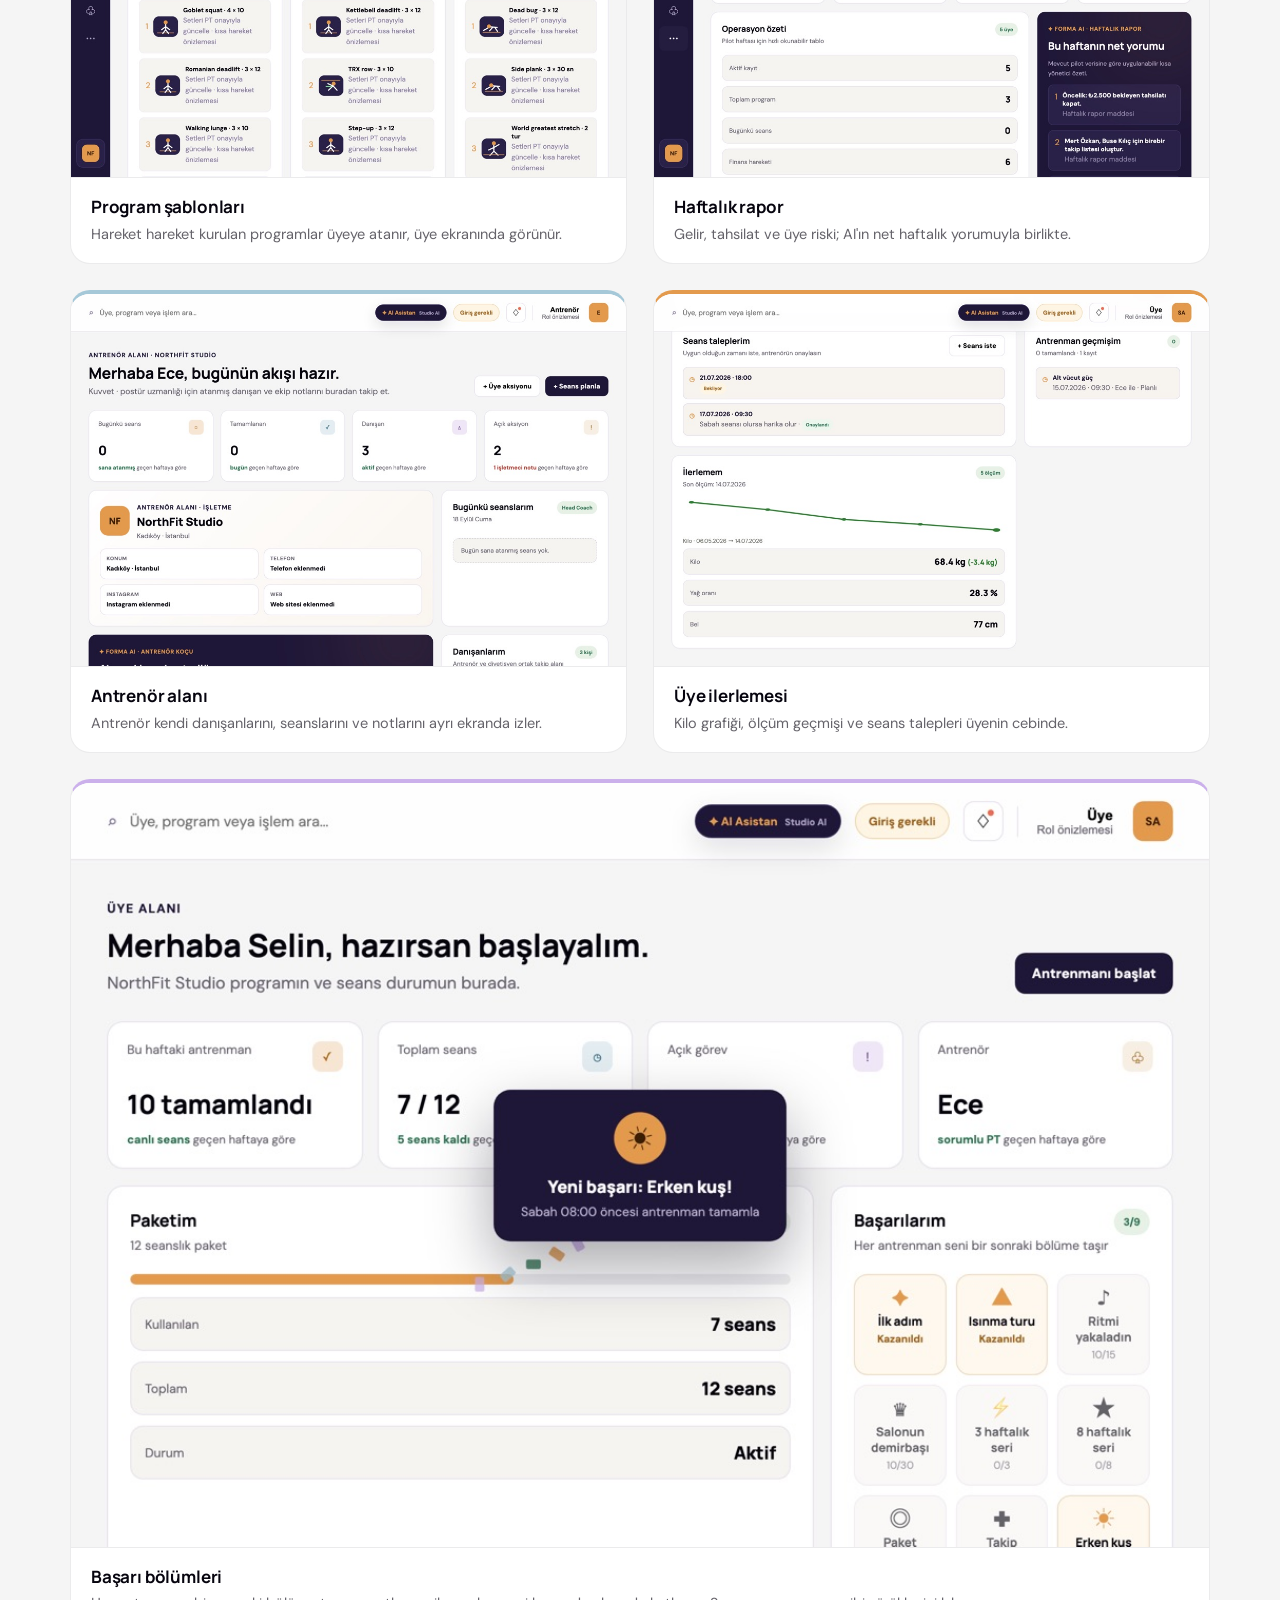
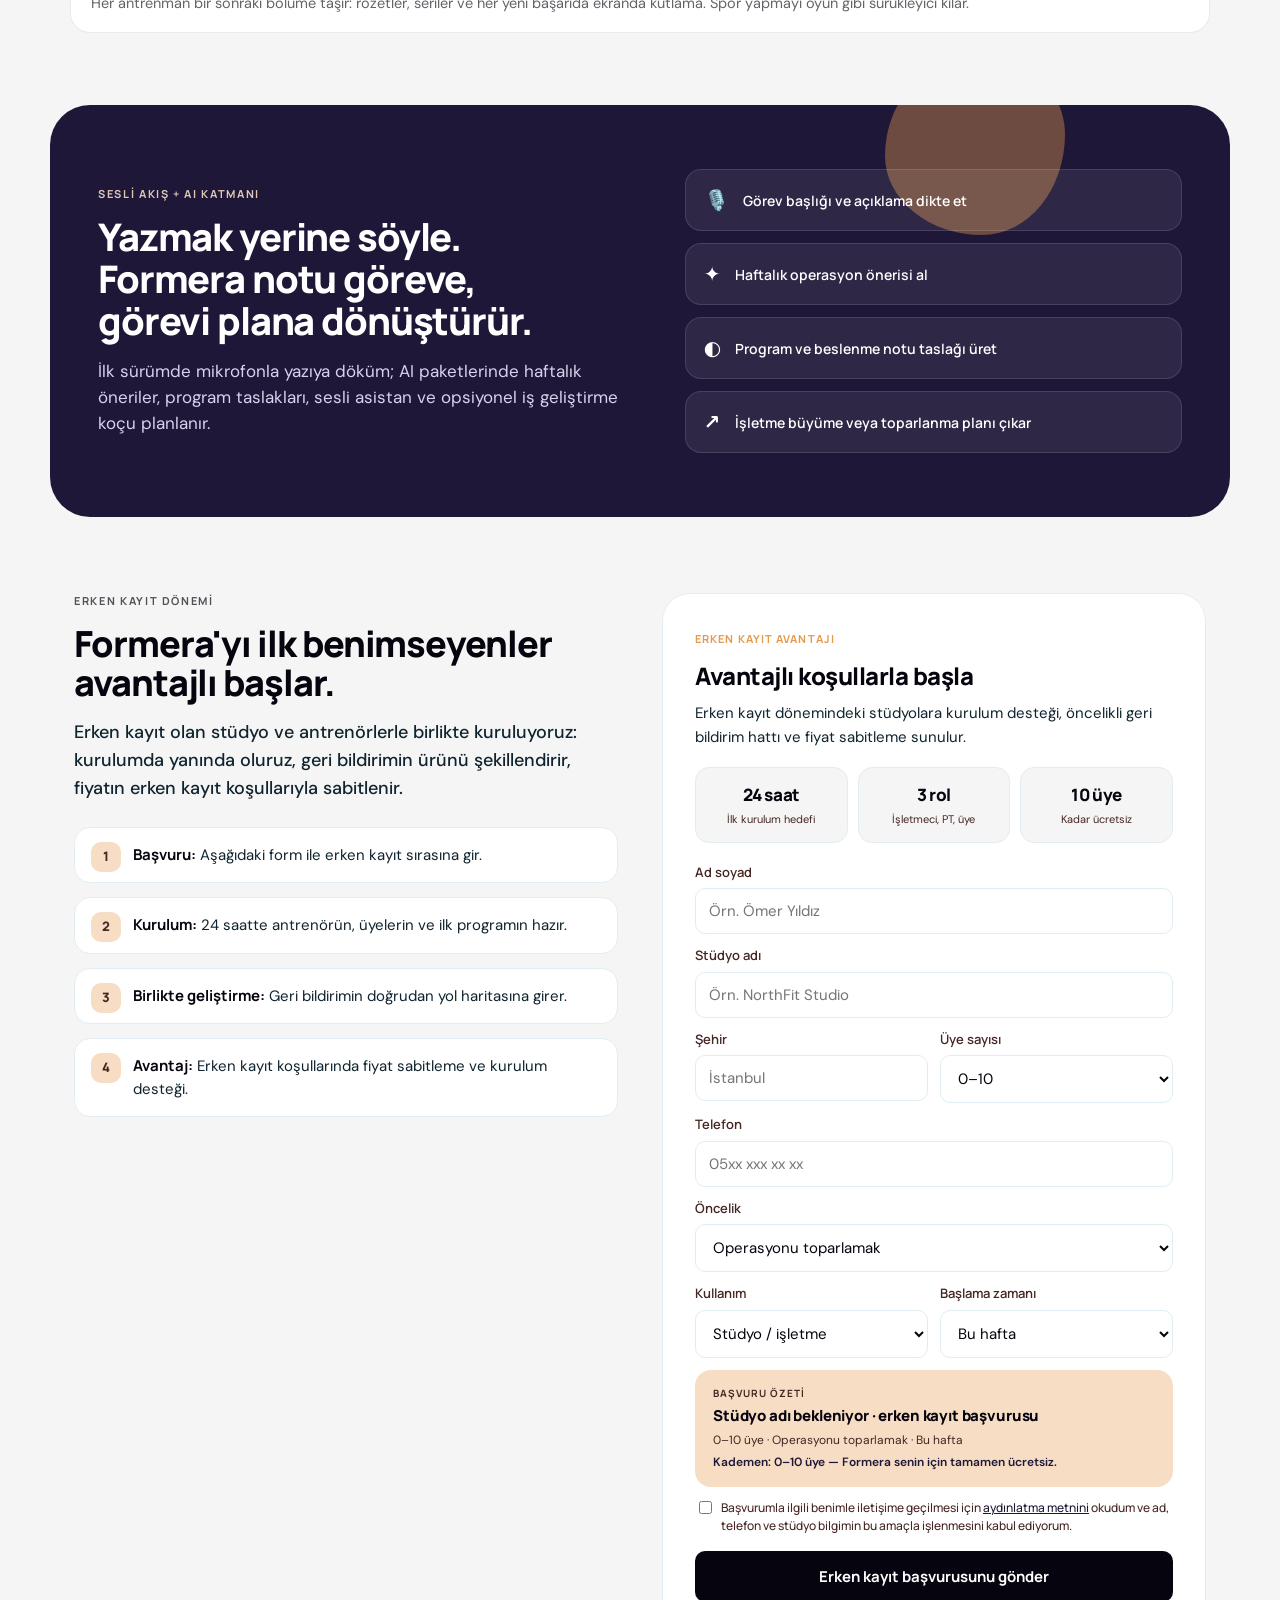
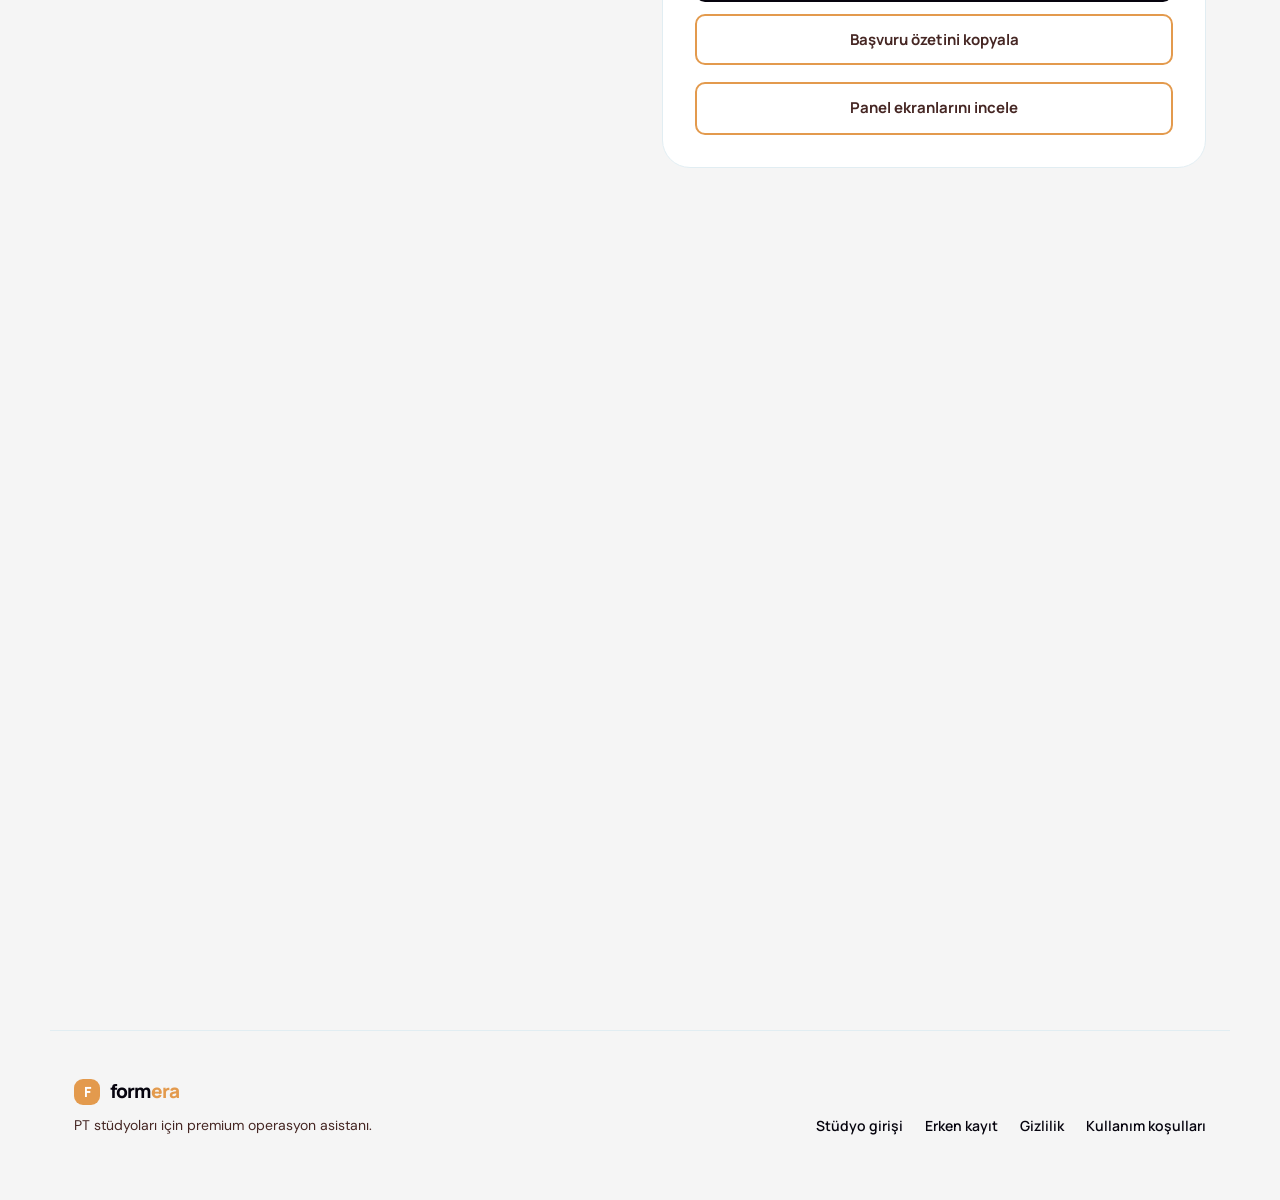
==== commit 5b99ae15: "feat: başarı rozetleri + kutlama animasyonu; kademe fiyatları onaylandı - Üye panelinde 'Başarılarım" ====
--- a/index.html
+++ b/index.html
@@ -37,7 +37,7 @@
   <!-- Yazı tipleri kendi origin'imizden; Google Fonts hotlink'i KVKK gereği kaldırıldı. -->
   <link rel="preload" as="font" type="font/woff2" href="assets/fonts/dm-sans-latin-ext-400-normal.woff2" crossorigin>
   <link rel="stylesheet" href="assets/fonts/fonts.css?v=20260828-2">
-  <link rel="stylesheet" href="landing.css?v=20260918-1" />
+  <link rel="stylesheet" href="landing.css?v=20260918-2" />
   <script>try{if(window.matchMedia&&!matchMedia("(prefers-reduced-motion:reduce)").matches)document.documentElement.classList.add("reveal-ready")}catch(e){}</script>
 </head>
 <body>
@@ -214,7 +214,7 @@
             <h3>Üye, programını cebinden takip eder.</h3>
             <p>Bugünkü antrenman, paket durumu ve stüdyo duyuruları tek dokunuşla.</p>
           </div>
-          <figure class="pc-shot"><img src="assets/screen-member.jpg?v=20260918-1" alt="Formera üye uygulaması ekranı" loading="lazy"></figure>
+          <figure class="pc-shot"><img src="assets/screen-member.jpg?v=20260918-2" alt="Formera üye uygulaması ekranı" loading="lazy"></figure>
           <img class="pc-art" src="assets/art-reformer.jpg?v=20260828-1" alt="" aria-hidden="true" loading="lazy">
         </article>
 
@@ -309,6 +309,10 @@
         <figure class="shot-card shot-card--terracotta" data-reveal data-reveal-d="2">
           <img src="assets/screen-progress.jpg?v=20260918-1" alt="Üye ilerleme ekranı: kilo grafiği, ölçüm özeti ve seans talepleri" loading="lazy">
           <figcaption><b>Üye ilerlemesi</b><span>Kilo grafiği, ölçüm geçmişi ve seans talepleri üyenin cebinde.</span></figcaption>
+        </figure>
+        <figure class="shot-card shot-card--wide shot-card--lavender" data-reveal>
+          <img src="assets/screen-celebration.jpg?v=20260918-2" alt="Başarı kutlaması: üye yeni rozet kazandığında ekranda beliren tebrik animasyonu ve rozet koleksiyonu" loading="lazy">
+          <figcaption><b>Başarı bölümleri</b><span>Her antrenman bir sonraki bölüme taşır: rozetler, seriler ve her yeni başarıda ekranda kutlama. Spor yapmayı oyun gibi sürükleyici kılar.</span></figcaption>
         </figure>
       </div>
     </section>
@@ -398,17 +402,17 @@
         </div>
         <div class="tier" role="listitem">
           <strong>11–25 üye</strong>
-          <span class="tier-price" data-placeholder="fiyat-kademe-25">Erken kayıtta netleşir</span>
+          <span class="tier-price">990 TL / ay</span>
           <small>Büyüyen stüdyo</small>
         </div>
         <div class="tier" role="listitem">
           <strong>26–45 üye</strong>
-          <span class="tier-price" data-placeholder="fiyat-kademe-45">Erken kayıtta netleşir</span>
+          <span class="tier-price">1.690 TL / ay</span>
           <small>Yerleşik stüdyo</small>
         </div>
         <div class="tier" role="listitem">
           <strong>46–60 üye</strong>
-          <span class="tier-price" data-placeholder="fiyat-kademe-60">Erken kayıtta netleşir</span>
+          <span class="tier-price">2.490 TL / ay</span>
           <small>Yoğun stüdyo</small>
         </div>
         <div class="tier" role="listitem">
@@ -442,7 +446,7 @@
   <!-- config.js landing'de de gerekli: başvuru Supabase'e buradaki bağlantı
        bilgisiyle, WhatsApp'a ise FORMERA_CONTACT.whatsapp ile gidiyor. -->
   <script src="config.js?v=20260817-1"></script>
-  <script src="landing.js?v=20260918-1"></script>
+  <script src="landing.js?v=20260918-2"></script>
   <script src="pwa.js?v=20260726-2"></script>
   <script src="install.js?v=20260828-1"></script>
 </body>
--- a/landing.css
+++ b/landing.css
@@ -554,3 +554,4 @@
 @media (max-width:520px){ .tier-track{grid-template-columns:1fr} .single-plan{padding:56px 16px} }
 /* Tek paket bölümü eski 3 sütunlu paket grid'ini kullanmaz. */
 .pricing-teaser.single-plan{display:block}
+.shot-card--wide{grid-column:1 / -1}
